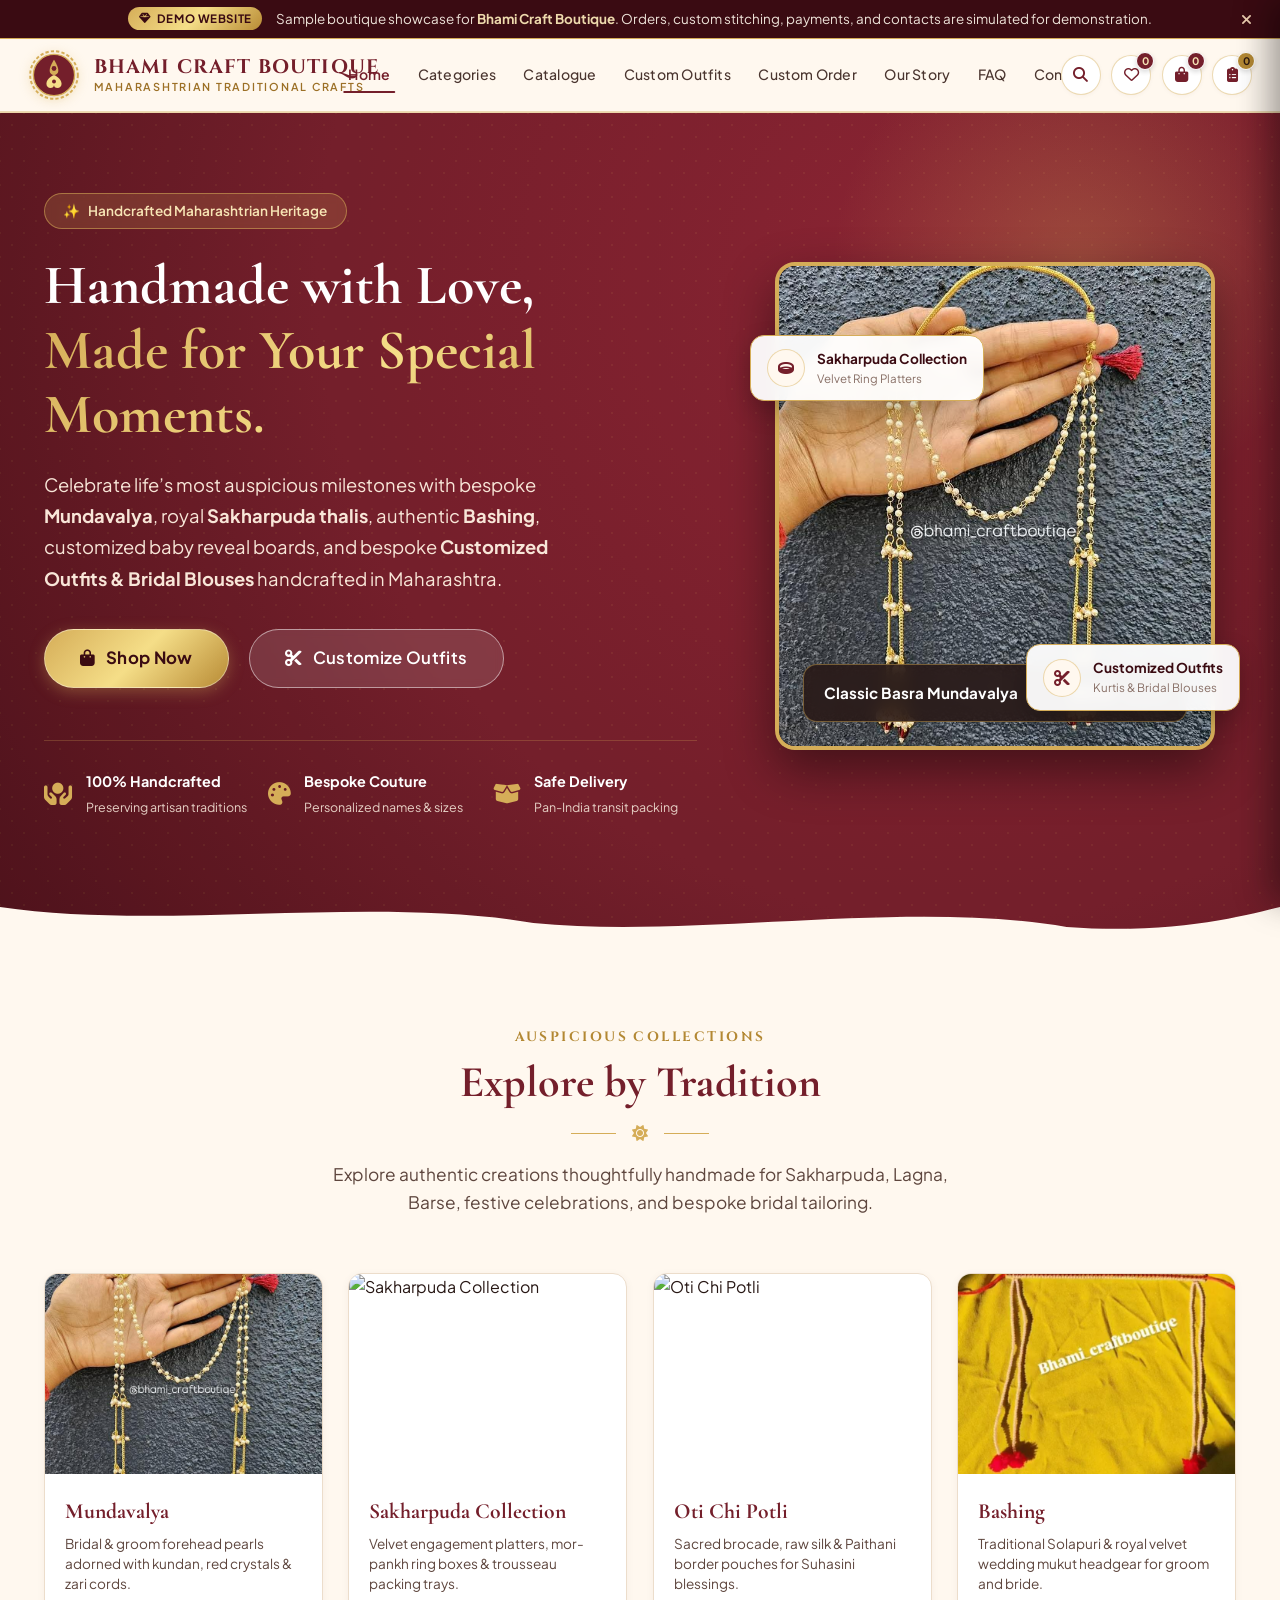
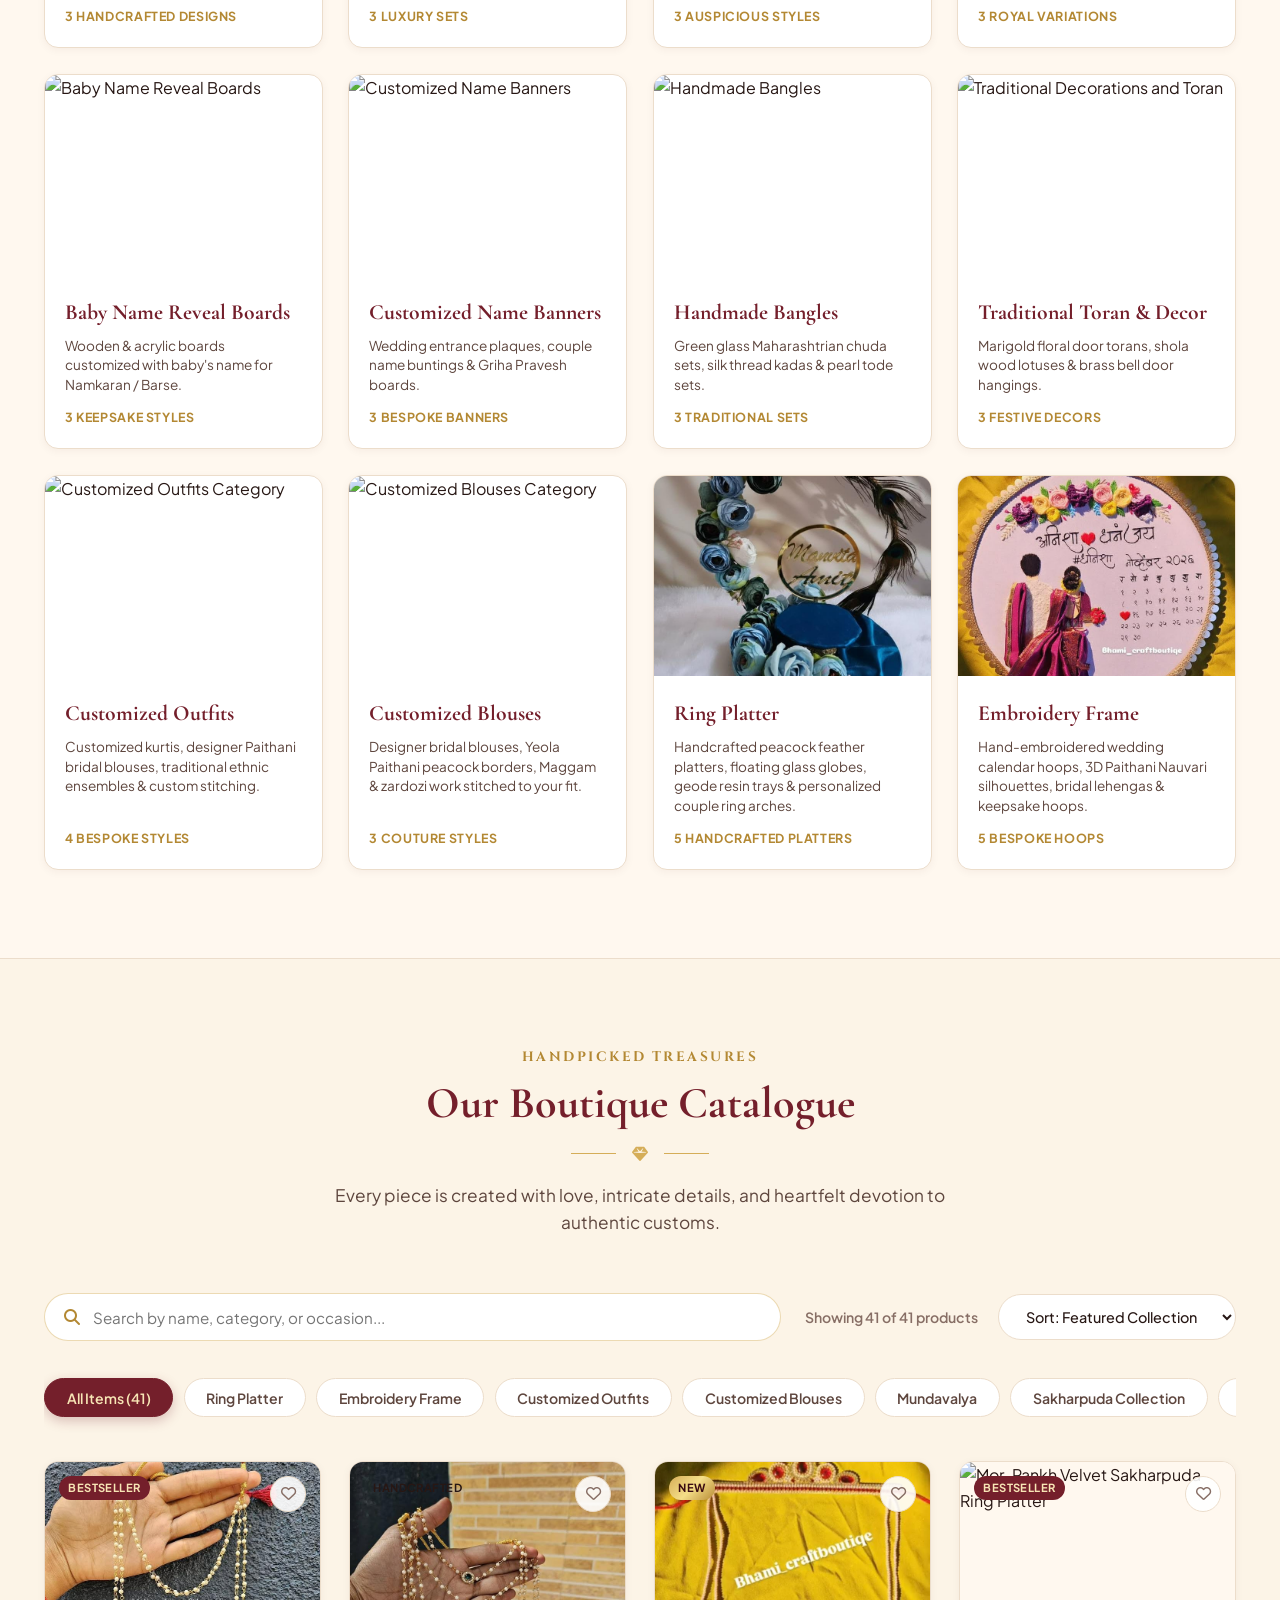
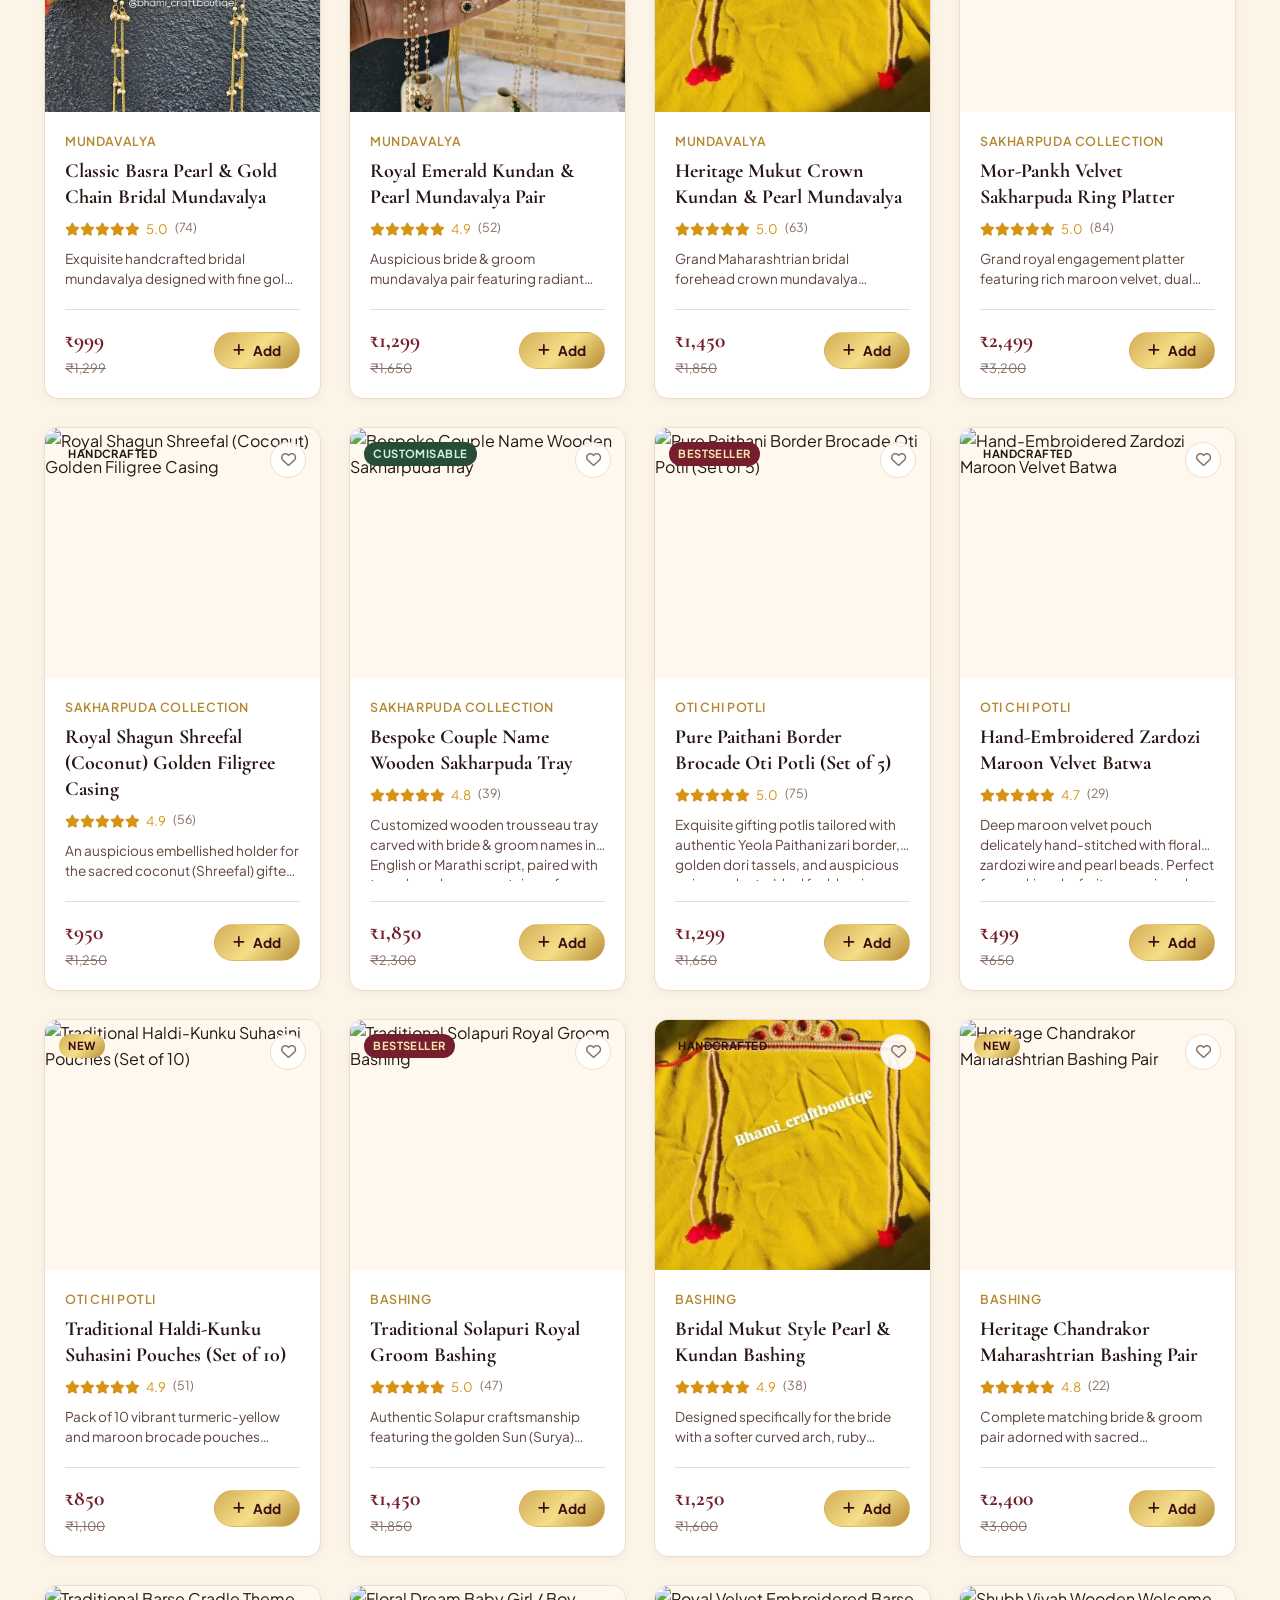
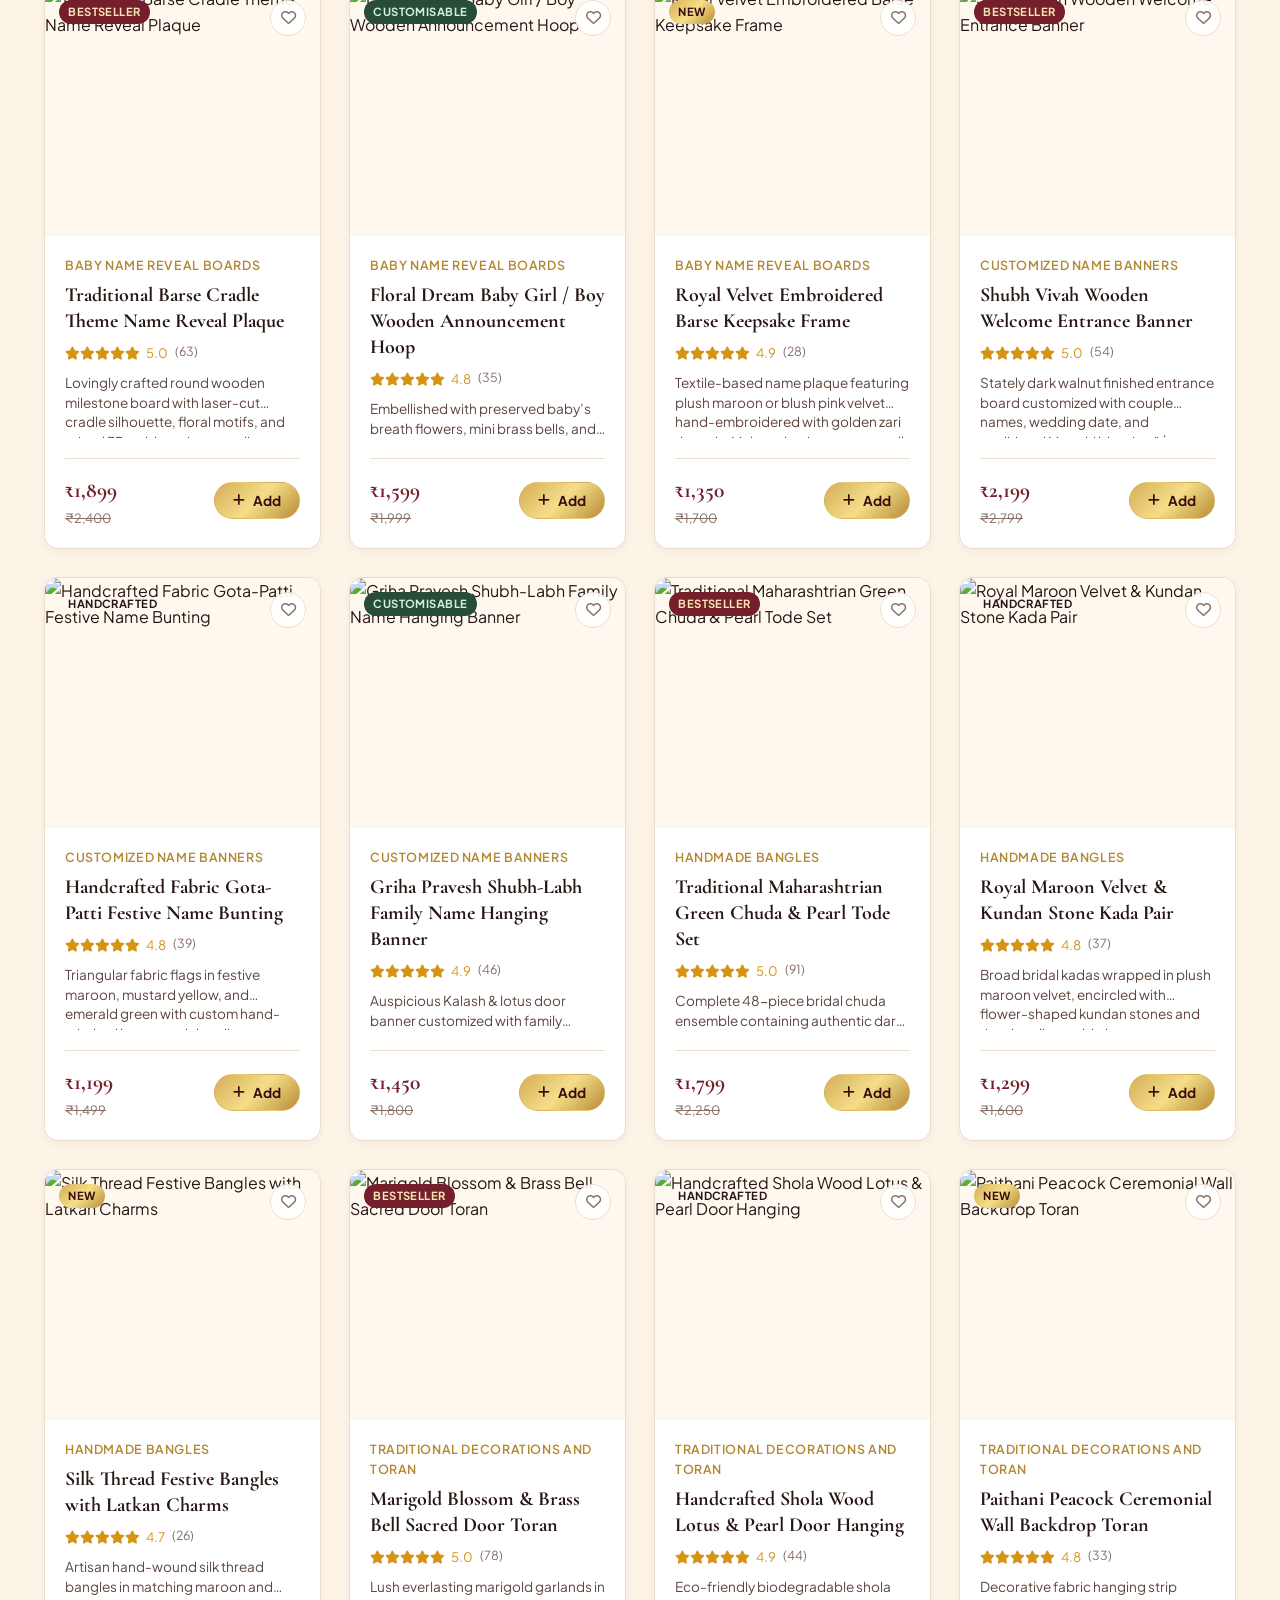
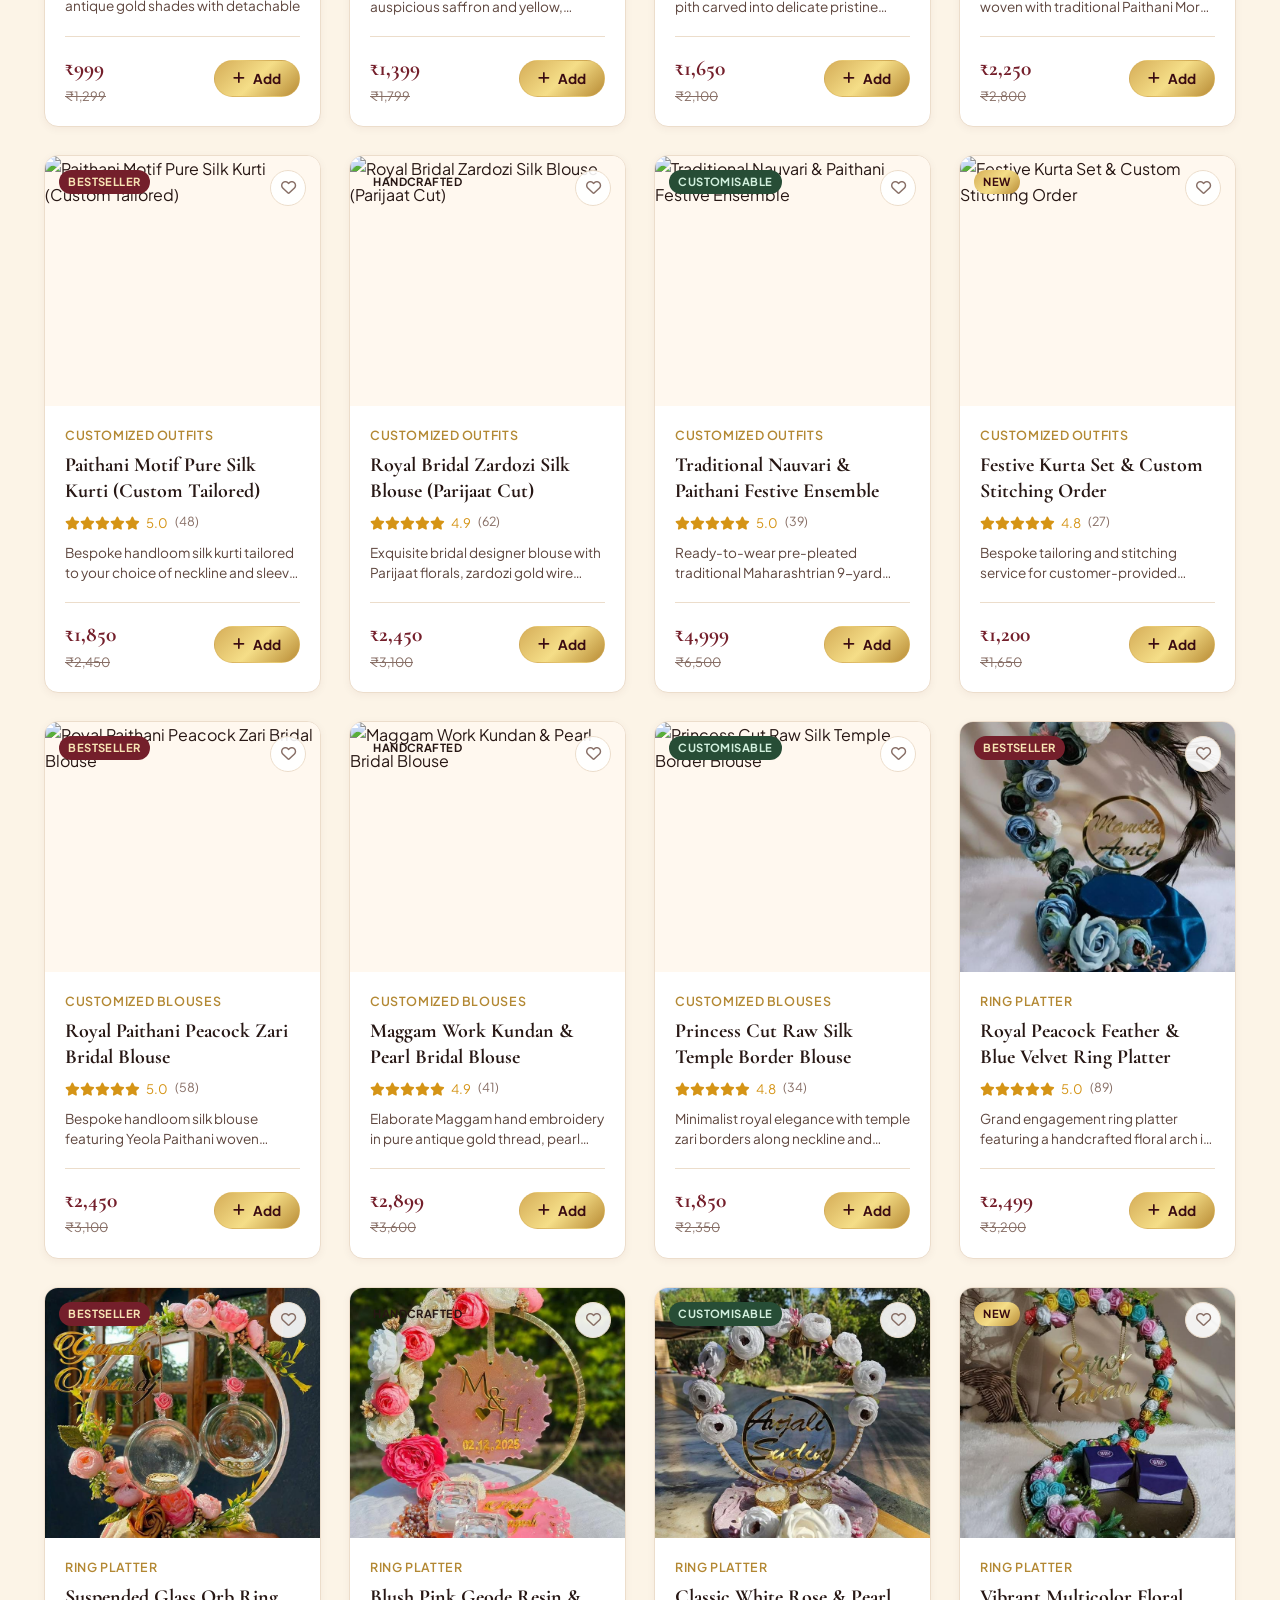
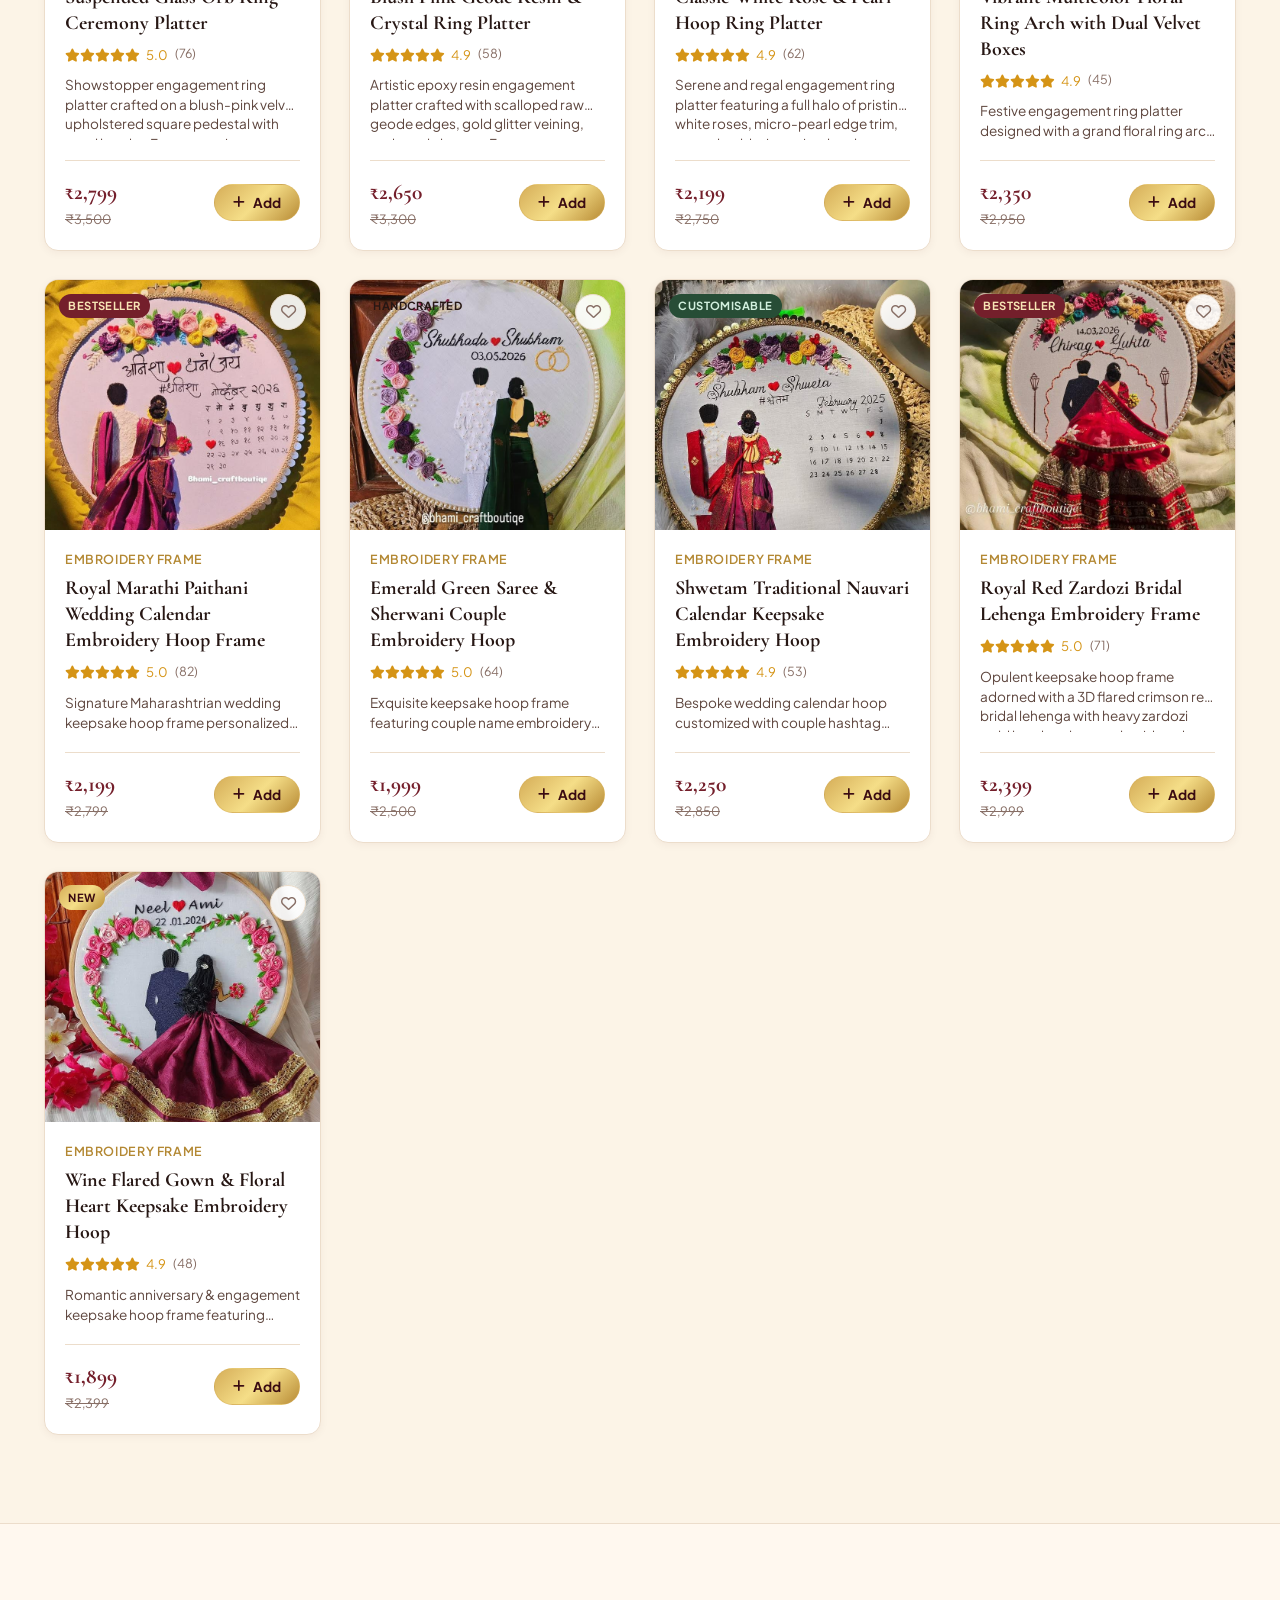
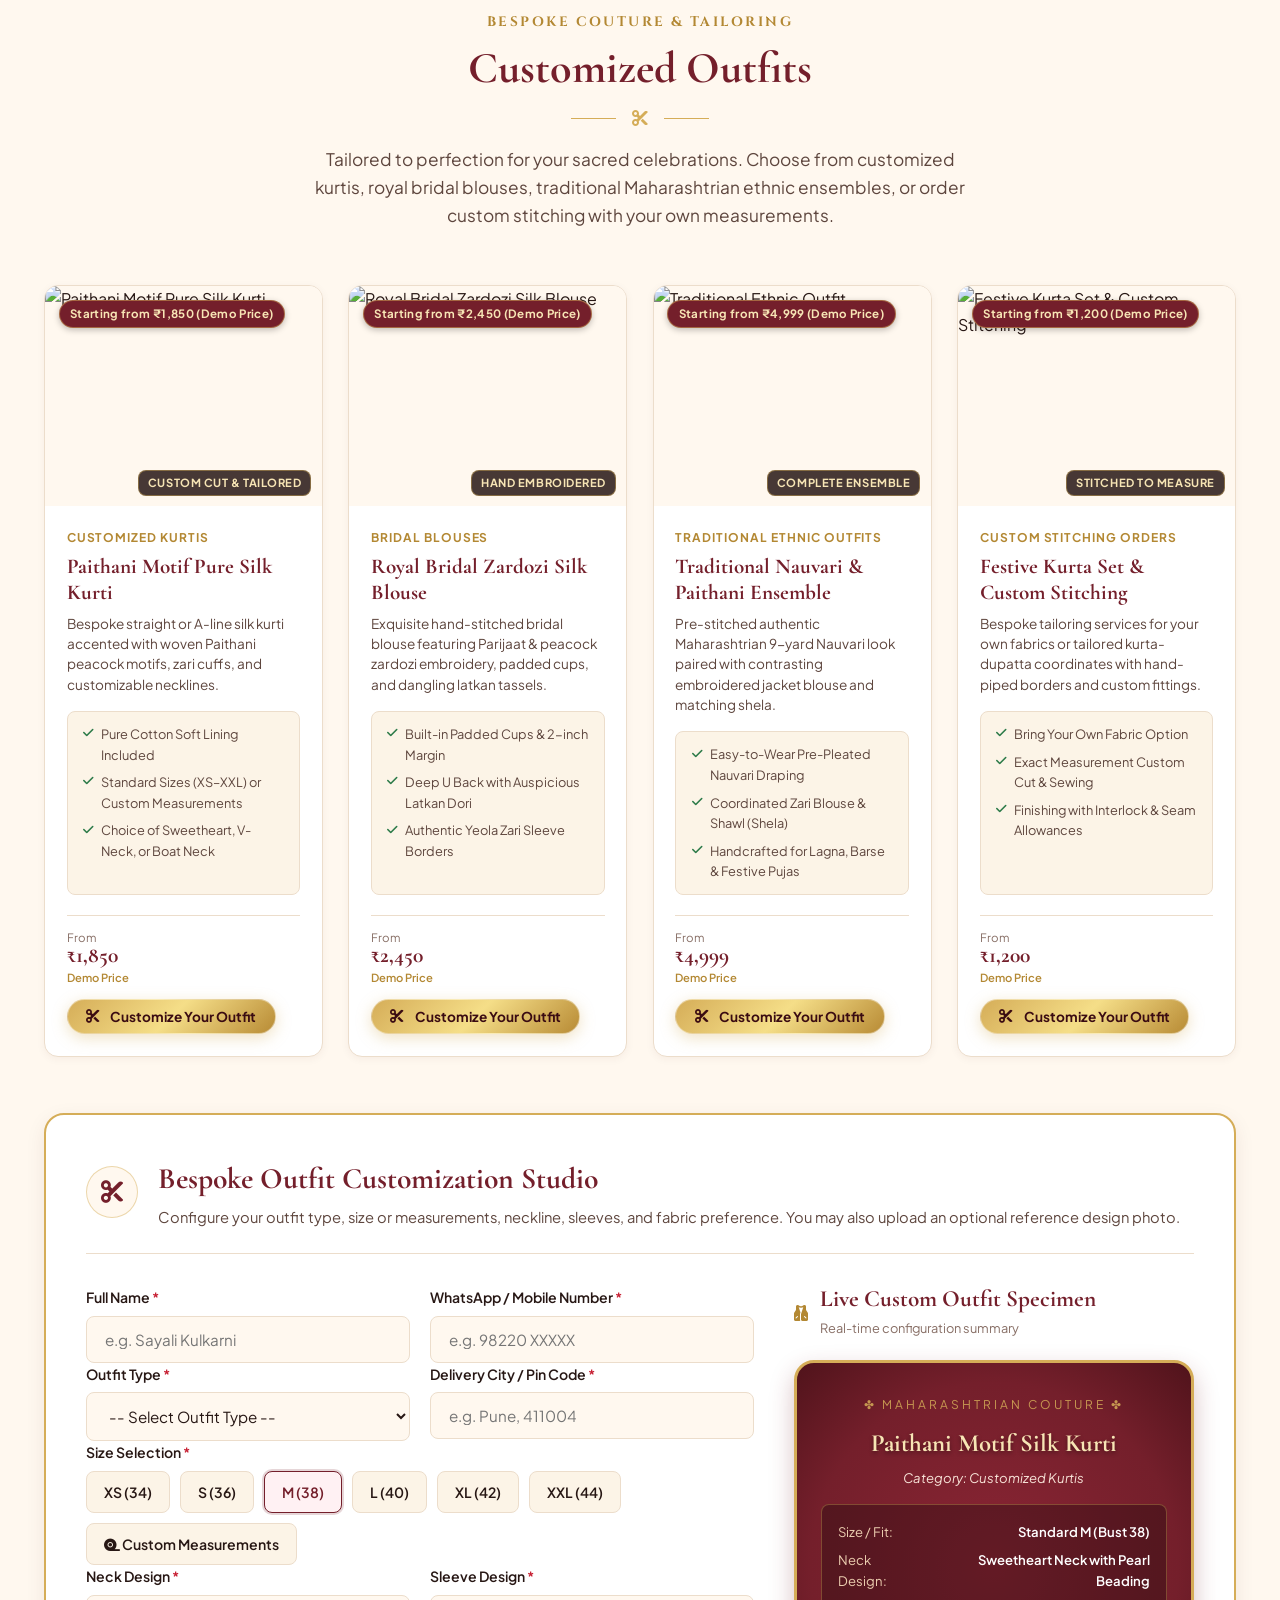
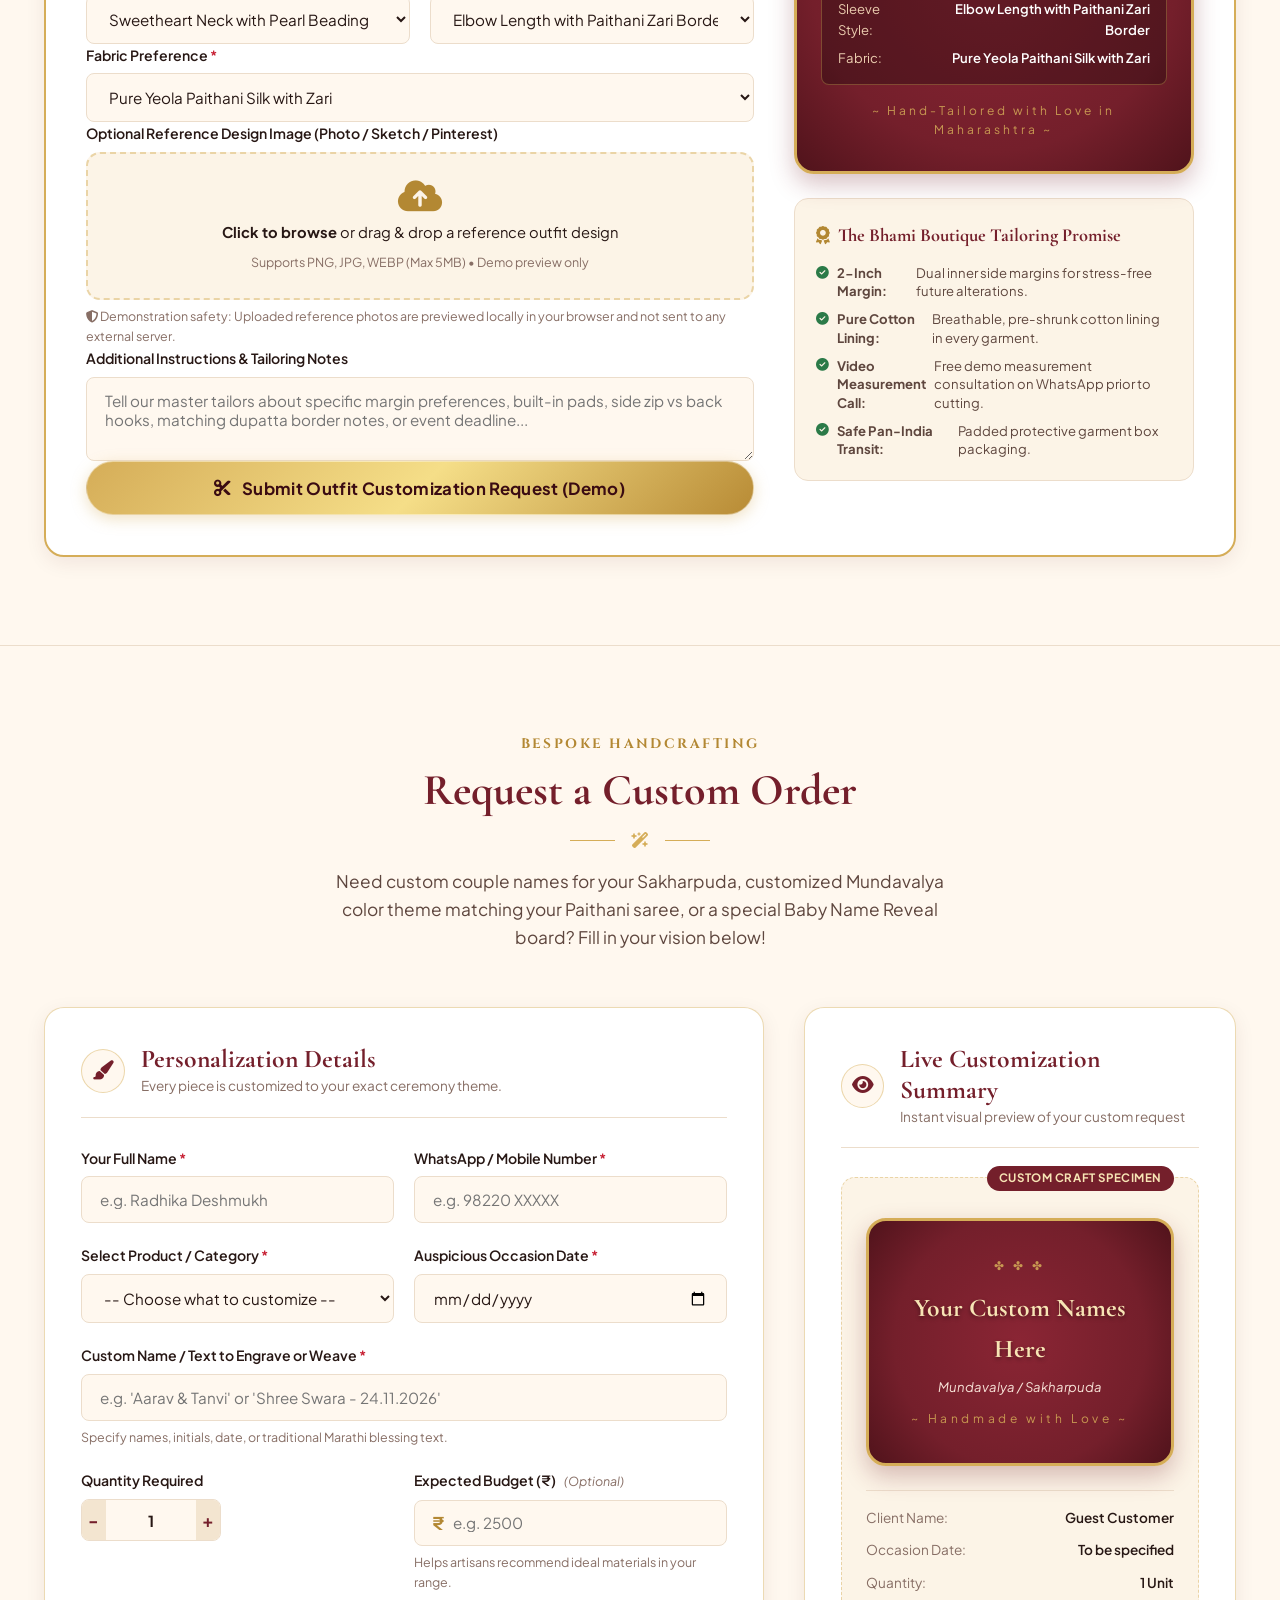
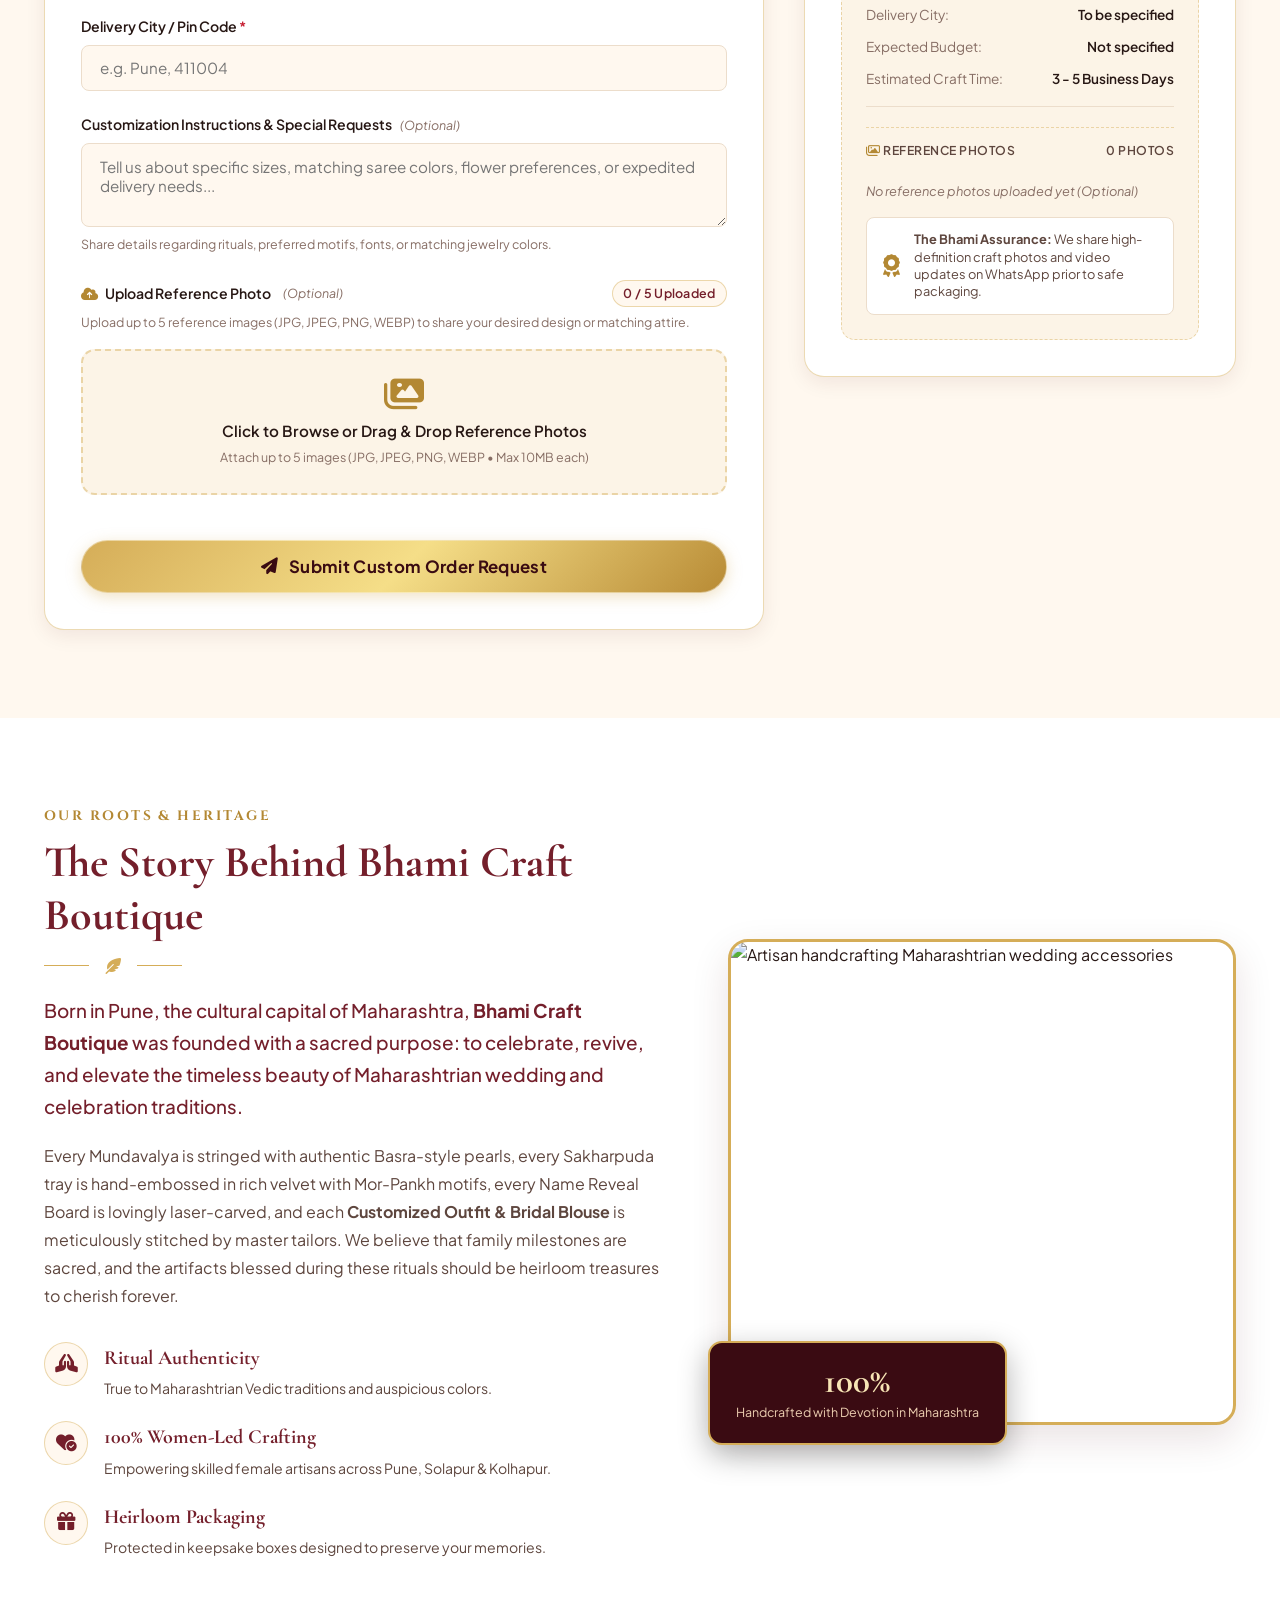
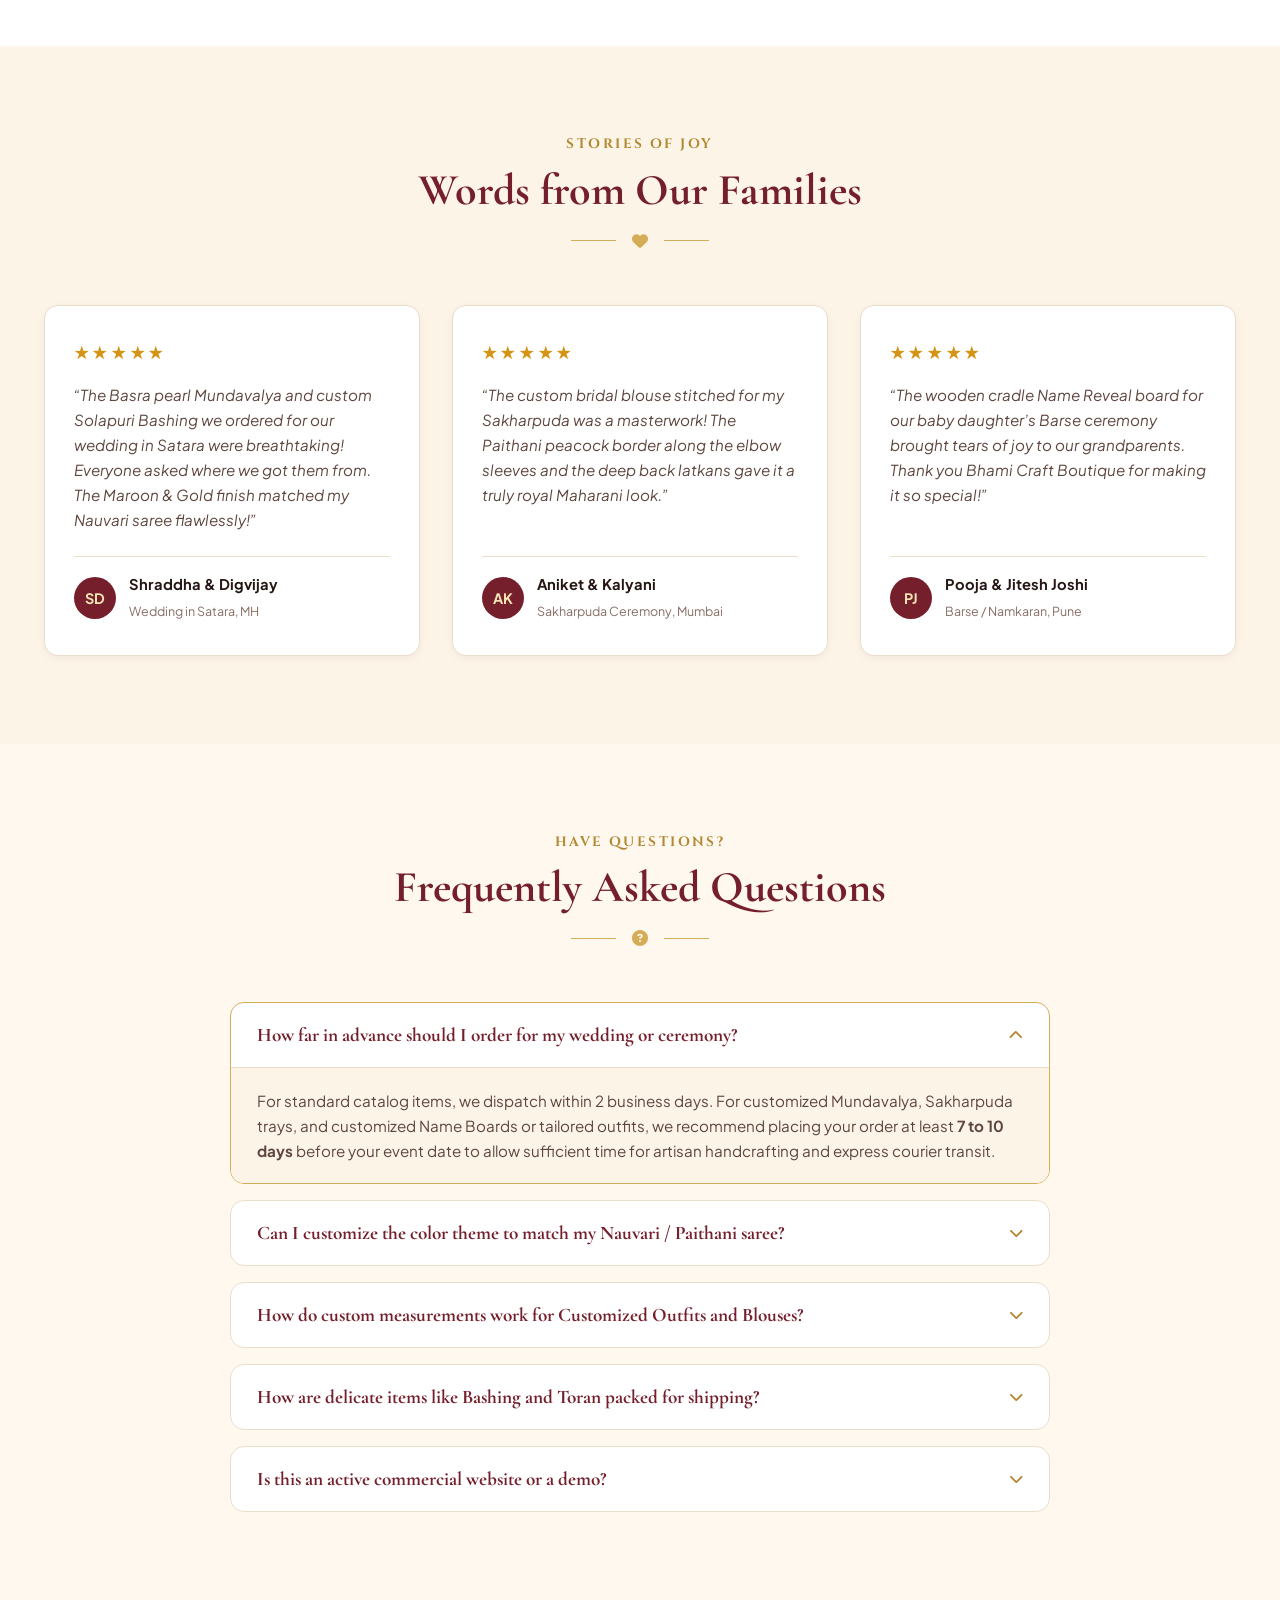
==== categories/index.html @ 4c6e95d6 "Bhami Boutique website initial commit" ====
<!DOCTYPE html>
<html lang="en">
<head>
  <base href="/">
  <meta charset="UTF-8">
  <meta name="viewport" content="width=device-width, initial-scale=1.0">
  <title>Bhami Craft Boutique | Handmade with Love, Made for Your Special Moments</title>
  <meta name="description" content="Authentic Maharashtrian handmade wedding accessories, bespoke Mundavalya, royal Sakharpuda platters, Bashing, custom baby name boards, festive decor, and customized outfits & bridal blouses.">
  
  <!-- Google Fonts: Cormorant Garamond, Cinzel, and Plus Jakarta Sans -->
  <link rel="preconnect" href="https://fonts.googleapis.com">
  <link rel="preconnect" href="https://fonts.gstatic.com" crossorigin>
  <link href="https://fonts.googleapis.com/css2?family=Cinzel:wght@500;600;700;800&family=Cormorant+Garamond:ital,wght@0,500;0,600;0,700;1,400;1,600&family=Plus+Jakarta+Sans:wght@400;500;600;700&display=swap" rel="stylesheet">
  
  <!-- Font Awesome Icons for polished UI buttons -->
  <link rel="stylesheet" href="https://cdnjs.cloudflare.com/ajax/libs/font-awesome/6.5.1/css/all.min.css">
  
  <!-- Boutique Favicon -->
  <link rel="icon" type="image/svg+xml" href="favicon.svg">
  
  <!-- Boutique Stylesheet -->
  <link rel="stylesheet" href="style.css">
</head>
<body>

  <!-- Top Demo Banner Notification -->
  <aside class="demo-notice-bar" role="region" aria-label="Demo website disclaimer">
    <div class="container demo-notice-content">
      <span class="demo-tag"><i class="fa-solid fa-gem"></i> DEMO WEBSITE</span>
      <p class="demo-text">
        Sample boutique showcase for <strong>Bhami Craft Boutique</strong>. Orders, custom stitching, payments, and contacts are simulated for demonstration.
      </p>
      <button class="demo-notice-dismiss" id="dismissDemoNotice" aria-label="Dismiss demo notice">
        <i class="fa-solid fa-xmark"></i>
      </button>
    </div>
  </aside>

  <!-- Main Boutique Header & Navigation -->
  <header class="boutique-header" id="boutiqueHeader">
    <div class="header-inner container">
      <!-- Brand Logo / Emblem -->
      <a href="#home" class="brand-logo" aria-label="Bhami Craft Boutique Home">
        <div class="brand-emblem">
          <!-- Traditional Kolhapuri / Peacock inspired motif in SVG -->
          <svg viewBox="0 0 48 48" class="emblem-svg" fill="none" xmlns="http://www.w3.org/2000/svg" aria-hidden="true">
            <circle cx="24" cy="24" r="22" stroke="#D5AD58" stroke-width="1.8" stroke-dasharray="3 2" />
            <circle cx="24" cy="24" r="19" fill="#741F2B" stroke="#D5AD58" stroke-width="1.2" />
            <path d="M24 10C24 10 28 16 28 20C28 22.2091 26.2091 24 24 24C21.7909 24 20 22.2091 20 20C20 16 24 10 24 10Z" fill="#D5AD58"/>
            <path d="M24 24C24 24 31 27 31 32C31 34.2 29.5 36 27 36C24 36 24 33 24 33C24 33 24 36 21 36C18.5 36 17 34.2 17 32C17 27 24 24 24 24Z" fill="#F5DE88"/>
            <circle cx="24" cy="18" r="2.2" fill="#741F2B"/>
            <circle cx="24" cy="30" r="1.8" fill="#741F2B"/>
          </svg>
        </div>
        <div class="brand-identity">
          <span class="brand-name">BHAMI CRAFT BOUTIQUE</span>
          <span class="brand-subline">Maharashtrian Traditional Crafts</span>
        </div>
      </a>

      <!-- Desktop Navigation Menu -->
      <nav class="main-nav" id="mainNav" aria-label="Primary Navigation">
        <ul class="nav-list">
          <li><a href="#home" class="nav-link active">Home</a></li>
          <li><a href="#categories" class="nav-link">Categories</a></li>
          <li><a href="#catalogue" class="nav-link">Catalogue</a></li>
          <li><a href="#customized-outfits" class="nav-link">Custom Outfits</a></li>
          <li><a href="#custom-order" class="nav-link">Custom Order</a></li>
          <li><a href="#about" class="nav-link">Our Story</a></li>
          <li><a href="#faq" class="nav-link">FAQ</a></li>
          <li><a href="#contact" class="nav-link">Contact</a></li>
        </ul>
      </nav>

      <!-- Header Action Controls -->
      <div class="header-actions">
        <button class="action-btn search-toggle-btn" id="searchToggleBtn" aria-label="Open search filter">
          <i class="fa-solid fa-magnifying-glass"></i>
        </button>

        <button class="action-btn wishlist-btn" id="wishlistBtn" aria-label="View favorite items">
          <i class="fa-regular fa-heart"></i>
          <span class="badge" id="wishlistCount">0</span>
        </button>

        <button class="action-btn cart-btn" id="cartToggleBtn" aria-label="Shopping Cart">
          <i class="fa-solid fa-bag-shopping"></i>
          <span class="badge" id="cartBadgeCount">0</span>
        </button>

        <button class="action-btn admin-btn" id="adminDashboardBtn" onclick="window.location.href='../admin/'" aria-label="Open Artisan Admin Dashboard" title="Artisan Admin Orders Dashboard">
          <i class="fa-solid fa-clipboard-list"></i>
          <span class="admin-badge" id="adminBadgeCount">0</span>
        </button>

        <button class="mobile-toggle-btn" id="mobileMenuBtn" aria-label="Toggle mobile menu" aria-expanded="false">
          <span class="hamburger-bar"></span>
          <span class="hamburger-bar"></span>
          <span class="hamburger-bar"></span>
        </button>
      </div>
    </div>

    <!-- Quick Search Dropdown Bar -->
    <div class="quick-search-drawer" id="quickSearchDrawer">
      <div class="container quick-search-inner">
        <div class="search-input-wrapper">
          <i class="fa-solid fa-magnifying-glass search-icon"></i>
          <input type="text" id="quickSearchInput" placeholder="Search Mundavalya, Sakharpuda trays, Kurtis, Blouses, Toran..." aria-label="Search products">
          <button class="search-clear-btn" id="clearQuickSearch" aria-label="Clear search">&times;</button>
        </div>
        <div class="quick-search-tags">
          <span class="tags-label">Popular:</span>
          <button class="search-tag" data-search="Mundavalya">Mundavalya</button>
          <button class="search-tag" data-search="Ring Platter">Ring Platter</button>
          <button class="search-tag" data-search="Embroidery Frame">Embroidery Frame</button>
          <button class="search-tag" data-search="Sakharpuda">Sakharpuda</button>
          <button class="search-tag" data-search="Outfits">Custom Outfits</button>
          <button class="search-tag" data-search="Blouse">Blouses</button>
          <button class="search-tag" data-search="Bashing">Bashing</button>
          <button class="search-tag" data-search="Baby Name">Baby Reveal</button>
          <button class="search-tag" data-search="Toran">Toran</button>
        </div>
      </div>
    </div>
  </header>

  <!-- Mobile Drawer Menu Navigation -->
  <div class="mobile-drawer-overlay" id="mobileDrawerOverlay"></div>
  <aside class="mobile-drawer" id="mobileDrawer" aria-label="Mobile Navigation">
    <div class="drawer-header">
      <div class="brand-identity">
        <span class="brand-name">BHAMI CRAFT BOUTIQUE</span>
        <span class="brand-subline">Handmade with Love</span>
      </div>
      <button class="drawer-close-btn" id="mobileDrawerCloseBtn" aria-label="Close menu">&times;</button>
    </div>
    <div class="drawer-body">
      <ul class="mobile-nav-list">
        <li><a href="#home" class="mobile-nav-link"><i class="fa-solid fa-house"></i> Home</a></li>
        <li><a href="#categories" class="mobile-nav-link"><i class="fa-solid fa-shapes"></i> Categories</a></li>
        <li><a href="#catalogue" class="mobile-nav-link"><i class="fa-solid fa-store"></i> Shop Catalogue</a></li>
        <li><a href="#customized-outfits" class="mobile-nav-link"><i class="fa-solid fa-scissors"></i> Customized Outfits</a></li>
        <li><a href="#custom-order" class="mobile-nav-link"><i class="fa-solid fa-wand-magic-sparkles"></i> Custom Order</a></li>
        <li><a href="#about" class="mobile-nav-link"><i class="fa-solid fa-feather-pointed"></i> Our Story</a></li>
        <li><a href="#faq" class="mobile-nav-link"><i class="fa-solid fa-circle-question"></i> FAQ</a></li>
        <li><a href="#contact" class="mobile-nav-link"><i class="fa-solid fa-envelope"></i> Contact Us</a></li>
        <li><a href="#" class="mobile-nav-link" id="mobileAdminLink" href="../admin/"><i class="fa-solid fa-clipboard-check text-gold"></i> Admin Dashboard <span class="badge" id="mobileAdminBadgeCount">0</span></a></li>
      </ul>
      <div class="drawer-footer">
        <p class="drawer-phone"><i class="fa-brands fa-whatsapp"></i> +91 98XXX XXXXX (Demo)</p>
        <p class="drawer-tagline">“Handmade with Love, Made for Your Special Moments.”</p>
      </div>
    </div>
  </aside>

  <!-- Main Page Content -->
  <main id="mainContent">

    <!-- 1. HOME / HERO SECTION -->
    <section class="hero-section" id="home">
      <!-- Decorative Paithani Pallu / Mandala Accents -->
      <div class="hero-bg-pattern"></div>
      <div class="hero-gold-glow"></div>
      
      <div class="container hero-container">
        <div class="hero-content">
          <div class="hero-pill-badge">
            <span class="sparkle">✨</span>
            <span>Handcrafted Maharashtrian Heritage</span>
          </div>
          
          <h1 class="hero-title">
            Handmade with Love, <br>
            <span class="gold-gradient-text">Made for Your Special Moments.</span>
          </h1>
          
          <p class="hero-description">
            Celebrate life’s most auspicious milestones with bespoke <strong>Mundavalya</strong>, royal <strong>Sakharpuda thalis</strong>, authentic <strong>Bashing</strong>, customized baby reveal boards, and bespoke <strong>Customized Outfits & Bridal Blouses</strong> handcrafted in Maharashtra.
          </p>

          <div class="hero-action-group">
            <a href="#catalogue" class="btn btn-gold btn-lg">
              <i class="fa-solid fa-bag-shopping"></i> Shop Now
            </a>
            <a href="#customized-outfits" class="btn btn-outline-light btn-lg">
              <i class="fa-solid fa-scissors"></i> Customize Outfits
            </a>
          </div>

          <!-- Quick Trust Badges -->
          <div class="hero-trust-grid">
            <div class="trust-item">
              <i class="fa-solid fa-hands-holding-circle"></i>
              <div>
                <strong>100% Handcrafted</strong>
                <span>Preserving artisan traditions</span>
              </div>
            </div>
            <div class="trust-item">
              <i class="fa-solid fa-palette"></i>
              <div>
                <strong>Bespoke Couture</strong>
                <span>Personalized names & sizes</span>
              </div>
            </div>
            <div class="trust-item">
              <i class="fa-solid fa-box-open"></i>
              <div>
                <strong>Safe Delivery</strong>
                <span>Pan-India transit packing</span>
              </div>
            </div>
          </div>
        </div>

        <div class="hero-visual">
          <div class="hero-card-stack">
            <div class="hero-main-card">
              <img src="images/bhami-pearl-chain-mundavalya.jpg" alt="Handcrafted Pearl & Kundan Maharashtrian Mundavalya by Bhami Craft Boutique" class="hero-img">
              <div class="hero-card-tag">
                <span class="tag-title">Classic Basra Mundavalya</span>
                <span class="tag-price">₹999 <del>₹1,299</del></span>
              </div>
            </div>
            <!-- Floating accent cards -->
            <div class="floating-accent-card float-left">
              <div class="accent-icon"><i class="fa-solid fa-ring"></i></div>
              <div class="accent-text">
                <span class="accent-title">Sakharpuda Collection</span>
                <span class="accent-sub">Velvet Ring Platters</span>
              </div>
            </div>
            <div class="floating-accent-card float-right">
              <div class="accent-icon"><i class="fa-solid fa-scissors"></i></div>
              <div class="accent-text">
                <span class="accent-title">Customized Outfits</span>
                <span class="accent-sub">Kurtis & Bridal Blouses</span>
              </div>
            </div>
          </div>
        </div>
      </div>

      <!-- Traditional Scalloped Border Divider -->
      <div class="traditional-divider">
        <svg viewBox="0 0 1200 40" preserveAspectRatio="none">
          <path d="M0,0 C150,30 350,-15 500,20 C650,40 850,-10 1000,25 C1100,35 1170,10 1200,0 L1200,40 L0,40 Z" fill="#FFF8EF"></path>
        </svg>
      </div>
    </section>

    <!-- 2. PRODUCT CATEGORIES SECTION (12 CATEGORIES) -->
    <section class="section categories-section" id="categories">
      <div class="container">
        <div class="section-header text-center">
          <div class="section-eyebrow">Auspicious Collections</div>
          <h2 class="section-title">Explore by Tradition</h2>
          <div class="section-divider-ornament">
            <span></span>
            <i class="fa-solid fa-sun"></i>
            <span></span>
          </div>
          <p class="section-subtitle">
            Explore authentic creations thoughtfully handmade for Sakharpuda, Lagna, Barse, festive celebrations, and bespoke bridal tailoring.
          </p>
        </div>

        <div class="categories-grid" id="categoriesGrid">
          <!-- Category 1: Mundavalya -->
          <div class="category-card" data-category="Mundavalya">
            <div class="category-img-wrap">
              <img src="images/bhami-pearl-chain-mundavalya.jpg" alt="Mundavalya Category - Bhami Craft Boutique" class="category-img">
              <div class="category-overlay">
                <button class="btn btn-sm btn-gold filter-category-btn" data-category="Mundavalya">View Items</button>
              </div>
            </div>
            <div class="category-info">
              <h3 class="category-title">Mundavalya</h3>
              <p class="category-desc">Bridal & groom forehead pearls adorned with kundan, red crystals & zari cords.</p>
              <span class="category-count">3 Handcrafted Designs</span>
            </div>
          </div>

          <!-- Category 2: Sakharpuda Collection -->
          <div class="category-card" data-category="Sakharpuda Collection">
            <div class="category-img-wrap">
              <img src="https://images.unsplash.com/photo-1519741497674-611481863552?auto=format&fit=crop&w=600&q=80" alt="Sakharpuda Collection" class="category-img">
              <div class="category-overlay">
                <button class="btn btn-sm btn-gold filter-category-btn" data-category="Sakharpuda Collection">View Items</button>
              </div>
            </div>
            <div class="category-info">
              <h3 class="category-title">Sakharpuda Collection</h3>
              <p class="category-desc">Velvet engagement platters, mor-pankh ring boxes & trousseau packing trays.</p>
              <span class="category-count">3 Luxury Sets</span>
            </div>
          </div>

          <!-- Category 3: Oti Chi Potli -->
          <div class="category-card" data-category="Oti Chi Potli">
            <div class="category-img-wrap">
              <img src="https://images.unsplash.com/photo-1607344645866-009c320c5ab8?auto=format&fit=crop&w=600&q=80" alt="Oti Chi Potli" class="category-img">
              <div class="category-overlay">
                <button class="btn btn-sm btn-gold filter-category-btn" data-category="Oti Chi Potli">View Items</button>
              </div>
            </div>
            <div class="category-info">
              <h3 class="category-title">Oti Chi Potli</h3>
              <p class="category-desc">Sacred brocade, raw silk & Paithani border pouches for Suhasini blessings.</p>
              <span class="category-count">3 Auspicious Styles</span>
            </div>
          </div>

          <!-- Category 4: Bashing -->
          <div class="category-card" data-category="Bashing">
            <div class="category-img-wrap">
              <img src="images/bhami-bridal-mundavalya.jpg" alt="Bashing Category - Bhami Craft Boutique" class="category-img">
              <div class="category-overlay">
                <button class="btn btn-sm btn-gold filter-category-btn" data-category="Bashing">View Items</button>
              </div>
            </div>
            <div class="category-info">
              <h3 class="category-title">Bashing</h3>
              <p class="category-desc">Traditional Solapuri & royal velvet wedding mukut headgear for groom and bride.</p>
              <span class="category-count">3 Royal Variations</span>
            </div>
          </div>

          <!-- Category 5: Baby Name Reveal Boards -->
          <div class="category-card" data-category="Baby Name Reveal Boards">
            <div class="category-img-wrap">
              <img src="https://images.unsplash.com/photo-1515488042361-ee00e0ddd4e4?auto=format&fit=crop&w=600&q=80" alt="Baby Name Reveal Boards" class="category-img">
              <div class="category-overlay">
                <button class="btn btn-sm btn-gold filter-category-btn" data-category="Baby Name Reveal Boards">View Items</button>
              </div>
            </div>
            <div class="category-info">
              <h3 class="category-title">Baby Name Reveal Boards</h3>
              <p class="category-desc">Wooden & acrylic boards customized with baby's name for Namkaran / Barse.</p>
              <span class="category-count">3 Keepsake Styles</span>
            </div>
          </div>

          <!-- Category 6: Customized Name Banners -->
          <div class="category-card" data-category="Customized Name Banners">
            <div class="category-img-wrap">
              <img src="https://images.unsplash.com/photo-1452860606245-08befc0ff44b?auto=format&fit=crop&w=600&q=80" alt="Customized Name Banners" class="category-img">
              <div class="category-overlay">
                <button class="btn btn-sm btn-gold filter-category-btn" data-category="Customized Name Banners">View Items</button>
              </div>
            </div>
            <div class="category-info">
              <h3 class="category-title">Customized Name Banners</h3>
              <p class="category-desc">Wedding entrance plaques, couple name buntings & Griha Pravesh boards.</p>
              <span class="category-count">3 Bespoke Banners</span>
            </div>
          </div>

          <!-- Category 7: Handmade Bangles -->
          <div class="category-card" data-category="Handmade Bangles">
            <div class="category-img-wrap">
              <img src="https://images.unsplash.com/photo-1611652022419-a9419f74343d?auto=format&fit=crop&w=600&q=80" alt="Handmade Bangles" class="category-img">
              <div class="category-overlay">
                <button class="btn btn-sm btn-gold filter-category-btn" data-category="Handmade Bangles">View Items</button>
              </div>
            </div>
            <div class="category-info">
              <h3 class="category-title">Handmade Bangles</h3>
              <p class="category-desc">Green glass Maharashtrian chuda sets, silk thread kadas & pearl tode sets.</p>
              <span class="category-count">3 Traditional Sets</span>
            </div>
          </div>

          <!-- Category 8: Traditional Decorations and Toran -->
          <div class="category-card" data-category="Traditional Decorations and Toran">
            <div class="category-img-wrap">
              <img src="https://images.unsplash.com/photo-1609137144822-473d09a0684f?auto=format&fit=crop&w=600&q=80" alt="Traditional Decorations and Toran" class="category-img">
              <div class="category-overlay">
                <button class="btn btn-sm btn-gold filter-category-btn" data-category="Traditional Decorations and Toran">View Items</button>
              </div>
            </div>
            <div class="category-info">
              <h3 class="category-title">Traditional Toran & Decor</h3>
              <p class="category-desc">Marigold floral door torans, shola wood lotuses & brass bell door hangings.</p>
              <span class="category-count">3 Festive Decors</span>
            </div>
          </div>

          <!-- Category 9: Customized Outfits -->
          <div class="category-card" data-category="Customized Outfits">
            <div class="category-img-wrap">
              <img src="https://images.unsplash.com/photo-1610030469983-98e550d6193c?auto=format&fit=crop&w=600&q=80" alt="Customized Outfits Category" class="category-img">
              <div class="category-overlay">
                <button class="btn btn-sm btn-gold filter-category-btn" data-category="Customized Outfits">View Items</button>
              </div>
            </div>
            <div class="category-info">
              <h3 class="category-title">Customized Outfits</h3>
              <p class="category-desc">Customized kurtis, designer Paithani bridal blouses, traditional ethnic ensembles & custom stitching.</p>
              <span class="category-count">4 Bespoke Styles</span>
            </div>
          </div>

          <!-- Category 10: Customized Blouses -->
          <div class="category-card" data-category="Customized Blouses">
            <div class="category-img-wrap">
              <img src="https://images.unsplash.com/photo-1583391733956-3750e0ff4e8b?auto=format&fit=crop&w=600&q=80" alt="Customized Blouses Category" class="category-img" loading="lazy">
              <div class="category-overlay">
                <button class="btn btn-sm btn-gold filter-category-btn" data-category="Customized Blouses">View Items</button>
              </div>
            </div>
            <div class="category-info">
              <h3 class="category-title">Customized Blouses</h3>
              <p class="category-desc">Designer bridal blouses, Yeola Paithani peacock borders, Maggam & zardozi work stitched to your fit.</p>
              <span class="category-count">3 Couture Styles</span>
            </div>
          </div>

          <!-- Category 11: Ring Platter -->
          <div class="category-card" data-category="Ring Platter">
            <div class="category-img-wrap">
              <img src="images/bhami-ring-platter-peacock-blue.jpg" alt="Ring Platter Category - Bhami Craft Boutique" class="category-img" loading="lazy">
              <div class="category-overlay">
                <button class="btn btn-sm btn-gold filter-category-btn" data-category="Ring Platter">View Items</button>
              </div>
            </div>
            <div class="category-info">
              <h3 class="category-title">Ring Platter</h3>
              <p class="category-desc">Handcrafted peacock feather platters, floating glass globes, geode resin trays & personalized couple ring arches.</p>
              <span class="category-count">5 Handcrafted Platters</span>
            </div>
          </div>

          <!-- Category 12: Embroidery Frame -->
          <div class="category-card" data-category="Embroidery Frame">
            <div class="category-img-wrap">
              <img src="images/bhami-embroidery-marathi-paithani.jpg" alt="Embroidery Frame Category - Bhami Craft Boutique" class="category-img" loading="lazy">
              <div class="category-overlay">
                <button class="btn btn-sm btn-gold filter-category-btn" data-category="Embroidery Frame">View Items</button>
              </div>
            </div>
            <div class="category-info">
              <h3 class="category-title">Embroidery Frame</h3>
              <p class="category-desc">Hand-embroidered wedding calendar hoops, 3D Paithani Nauvari silhouettes, bridal lehengas & keepsake hoops.</p>
              <span class="category-count">5 Bespoke Hoops</span>
            </div>
          </div>
        </div>
      </div>
    </section>

    <!-- 3. PRODUCT CATALOGUE SECTION (SEARCH, FILTERS, PRODUCT CARDS) -->
    <section class="section catalogue-section" id="catalogue">
      <div class="container">
        <div class="section-header text-center">
          <div class="section-eyebrow">Handpicked Treasures</div>
          <h2 class="section-title">Our Boutique Catalogue</h2>
          <div class="section-divider-ornament">
            <span></span>
            <i class="fa-solid fa-gem"></i>
            <span></span>
          </div>
          <p class="section-subtitle">
            Every piece is created with love, intricate details, and heartfelt devotion to authentic customs.
          </p>
        </div>

        <!-- Catalogue Control Toolbar -->
        <div class="catalogue-controls-wrapper">
          <!-- Search Box -->
          <div class="catalogue-search-bar">
            <i class="fa-solid fa-magnifying-glass search-ico"></i>
            <input type="text" id="catalogueSearchInput" placeholder="Search by name, category, or occasion..." aria-label="Search catalogue">
            <button class="clear-search-btn" id="clearCatalogueSearch" style="display:none;" aria-label="Clear catalogue search">&times;</button>
          </div>

          <!-- Sort and Results Count -->
          <div class="catalogue-sorting">
            <span class="results-count" id="resultsCount">Showing 34 products</span>
            <div class="select-wrapper">
              <label for="sortBySelect" class="sr-only">Sort By</label>
              <select id="sortBySelect" class="form-select">
                <option value="featured">Sort: Featured Collection</option>
                <option value="price-low">Price: Low to High</option>
                <option value="price-high">Price: High to Low</option>
                <option value="name-asc">Name: A to Z</option>
                <option value="rating-high">Customer Rating</option>
              </select>
            </div>
          </div>
        </div>

        <!-- Category Filter Buttons / Horizontal Scrollable Pills -->
        <div class="category-filter-pills" id="categoryFilterPills" role="tablist" aria-label="Filter products by category">
          <button class="filter-pill active" data-filter="all" role="tab" aria-selected="true">All Items (41)</button>
          <button class="filter-pill" data-filter="Ring Platter" role="tab" aria-selected="false">Ring Platter</button>
          <button class="filter-pill" data-filter="Embroidery Frame" role="tab" aria-selected="false">Embroidery Frame</button>
          <button class="filter-pill" data-filter="Customized Outfits" role="tab" aria-selected="false">Customized Outfits</button>
          <button class="filter-pill" data-filter="Customized Blouses" role="tab" aria-selected="false">Customized Blouses</button>
          <button class="filter-pill" data-filter="Mundavalya" role="tab" aria-selected="false">Mundavalya</button>
          <button class="filter-pill" data-filter="Sakharpuda Collection" role="tab" aria-selected="false">Sakharpuda Collection</button>
          <button class="filter-pill" data-filter="Oti Chi Potli" role="tab" aria-selected="false">Oti Chi Potli</button>
          <button class="filter-pill" data-filter="Bashing" role="tab" aria-selected="false">Bashing</button>
          <button class="filter-pill" data-filter="Baby Name Reveal Boards" data-filter-name="Baby Name Reveal Boards" role="tab" aria-selected="false">Baby Reveal Boards</button>
          <button class="filter-pill" data-filter="Customized Name Banners" role="tab" aria-selected="false">Name Banners</button>
          <button class="filter-pill" data-filter="Handmade Bangles" role="tab" aria-selected="false">Handmade Bangles</button>
          <button class="filter-pill" data-filter="Traditional Decorations and Toran" role="tab" aria-selected="false">Toran & Decor</button>
        </div>

        <!-- Active Filter Tags Display -->
        <div class="active-filter-indicator" id="activeFilterIndicator" style="display: none;">
          <span>Filtering by: <strong id="currentFilterText">Category</strong></span>
          <button id="resetAllFiltersBtn" class="reset-filter-btn"><i class="fa-solid fa-rotate-left"></i> Reset Filter</button>
        </div>

        <!-- Products Grid Container -->
        <div class="products-grid" id="productsGrid" aria-live="polite">
          <!-- Dynamically populated via script.js -->
        </div>

        <!-- Empty State (When no search matches) -->
        <div class="no-products-state" id="noProductsState" style="display: none;">
          <div class="empty-icon"><i class="fa-solid fa-feather"></i></div>
          <h3>No Handcrafted Items Found</h3>
          <p>We couldn't find any products matching your search criteria. Try a different keyword or reset the category filter.</p>
          <button class="btn btn-gold" id="emptyResetBtn"><i class="fa-solid fa-rotate-left"></i> View All Products</button>
        </div>
      </div>
    </section>

    <!-- 4. CUSTOMIZED OUTFITS SECTION & BESPOKE TAILORING STUDIO -->
    <section class="section outfits-section" id="customized-outfits">
      <div class="container">
        <div class="section-header text-center">
          <div class="section-eyebrow">Bespoke Couture & Tailoring</div>
          <h2 class="section-title">Customized Outfits</h2>
          <div class="section-divider-ornament">
            <span></span>
            <i class="fa-solid fa-scissors"></i>
            <span></span>
          </div>
          <p class="section-subtitle">
            Tailored to perfection for your sacred celebrations. Choose from customized kurtis, royal bridal blouses, traditional Maharashtrian ethnic ensembles, or order custom stitching with your own measurements.
          </p>
        </div>

        <!-- Sample Outfit Showcase Cards -->
        <div class="outfit-showcase-grid">
          <!-- Outfit Card 1: Customized Kurtis -->
          <div class="outfit-card">
            <div class="outfit-badge-tag">Starting from ₹1,850 (Demo Price)</div>
            <div class="outfit-card-media">
              <img src="https://images.unsplash.com/photo-1610030469983-98e550d6193c?auto=format&fit=crop&w=700&q=80" alt="Paithani Motif Pure Silk Kurti" class="outfit-img" loading="lazy" onerror="this.onerror=null; this.src='https://images.unsplash.com/photo-1583391733956-3750e0ff4e8b?auto=format&fit=crop&w=700&q=80';">
              <div class="outfit-overlay-tag">Custom Cut & Tailored</div>
            </div>
            <div class="outfit-card-body">
              <span class="outfit-cat-label">Customized Kurtis</span>
              <h3 class="outfit-title">Paithani Motif Pure Silk Kurti</h3>
              <p class="outfit-desc">Bespoke straight or A-line silk kurti accented with woven Paithani peacock motifs, zari cuffs, and customizable necklines.</p>
              <ul class="outfit-highlights">
                <li><i class="fa-solid fa-check"></i> Pure Cotton Soft Lining Included</li>
                <li><i class="fa-solid fa-check"></i> Standard Sizes (XS–XXL) or Custom Measurements</li>
                <li><i class="fa-solid fa-check"></i> Choice of Sweetheart, V-Neck, or Boat Neck</li>
              </ul>
              <div class="outfit-footer">
                <div class="outfit-price-box">
                  <span class="price-from">From</span>
                  <span class="price-val">₹1,850</span>
                  <span class="price-demo-tag">Demo Price</span>
                </div>
                <button class="btn btn-gold btn-sm trigger-outfit-customise" data-outfit="Customized Kurtis">
                  <i class="fa-solid fa-scissors"></i> Customize Your Outfit
                </button>
              </div>
            </div>
          </div>

          <!-- Outfit Card 2: Designer Blouses -->
          <div class="outfit-card">
            <div class="outfit-badge-tag">Starting from ₹2,450 (Demo Price)</div>
            <div class="outfit-card-media">
              <img src="https://images.unsplash.com/photo-1583391733956-3750e0ff4e8b?auto=format&fit=crop&w=700&q=80" alt="Royal Bridal Zardozi Silk Blouse" class="outfit-img" loading="lazy" onerror="this.onerror=null; this.src='https://images.unsplash.com/photo-1610030469983-98e550d6193c?auto=format&fit=crop&w=700&q=80';">
              <div class="outfit-overlay-tag">Hand Embroidered</div>
            </div>
            <div class="outfit-card-body">
              <span class="outfit-cat-label">Bridal Blouses</span>
              <h3 class="outfit-title">Royal Bridal Zardozi Silk Blouse</h3>
              <p class="outfit-desc">Exquisite hand-stitched bridal blouse featuring Parijaat & peacock zardozi embroidery, padded cups, and dangling latkan tassels.</p>
              <ul class="outfit-highlights">
                <li><i class="fa-solid fa-check"></i> Built-in Padded Cups & 2-inch Margin</li>
                <li><i class="fa-solid fa-check"></i> Deep U Back with Auspicious Latkan Dori</li>
                <li><i class="fa-solid fa-check"></i> Authentic Yeola Zari Sleeve Borders</li>
              </ul>
              <div class="outfit-footer">
                <div class="outfit-price-box">
                  <span class="price-from">From</span>
                  <span class="price-val">₹2,450</span>
                  <span class="price-demo-tag">Demo Price</span>
                </div>
                <button class="btn btn-gold btn-sm trigger-outfit-customise" data-outfit="Blouses">
                  <i class="fa-solid fa-scissors"></i> Customize Your Outfit
                </button>
              </div>
            </div>
          </div>

          <!-- Outfit Card 3: Traditional Ethnic Outfits -->
          <div class="outfit-card">
            <div class="outfit-badge-tag">Starting from ₹4,999 (Demo Price)</div>
            <div class="outfit-card-media">
              <img src="https://images.unsplash.com/photo-1617627143750-d86bc21e42bb?auto=format&fit=crop&w=700&q=80" alt="Traditional Ethnic Outfit" class="outfit-img" loading="lazy" onerror="this.onerror=null; this.src='https://images.unsplash.com/photo-1595777457583-95e059d581b8?auto=format&fit=crop&w=700&q=80';">
              <div class="outfit-overlay-tag">Complete Ensemble</div>
            </div>
            <div class="outfit-card-body">
              <span class="outfit-cat-label">Traditional Ethnic Outfits</span>
              <h3 class="outfit-title">Traditional Nauvari & Paithani Ensemble</h3>
              <p class="outfit-desc">Pre-stitched authentic Maharashtrian 9-yard Nauvari look paired with contrasting embroidered jacket blouse and matching shela.</p>
              <ul class="outfit-highlights">
                <li><i class="fa-solid fa-check"></i> Easy-to-Wear Pre-Pleated Nauvari Draping</li>
                <li><i class="fa-solid fa-check"></i> Coordinated Zari Blouse & Shawl (Shela)</li>
                <li><i class="fa-solid fa-check"></i> Handcrafted for Lagna, Barse & Festive Pujas</li>
              </ul>
              <div class="outfit-footer">
                <div class="outfit-price-box">
                  <span class="price-from">From</span>
                  <span class="price-val">₹4,999</span>
                  <span class="price-demo-tag">Demo Price</span>
                </div>
                <button class="btn btn-gold btn-sm trigger-outfit-customise" data-outfit="Traditional ethnic outfits">
                  <i class="fa-solid fa-scissors"></i> Customize Your Outfit
                </button>
              </div>
            </div>
          </div>

          <!-- Outfit Card 4: Custom Stitching Orders -->
          <div class="outfit-card">
            <div class="outfit-badge-tag">Starting from ₹1,200 (Demo Price)</div>
            <div class="outfit-card-media">
              <img src="https://images.unsplash.com/photo-1595777457583-95e059d581b8?auto=format&fit=crop&w=700&q=80" alt="Festive Kurta Set & Custom Stitching" class="outfit-img" loading="lazy" onerror="this.onerror=null; this.src='https://images.unsplash.com/photo-1610030469983-98e550d6193c?auto=format&fit=crop&w=700&q=80';">
              <div class="outfit-overlay-tag">Stitched to Measure</div>
            </div>
            <div class="outfit-card-body">
              <span class="outfit-cat-label">Custom Stitching Orders</span>
              <h3 class="outfit-title">Festive Kurta Set & Custom Stitching</h3>
              <p class="outfit-desc">Bespoke tailoring services for your own fabrics or tailored kurta-dupatta coordinates with hand-piped borders and custom fittings.</p>
              <ul class="outfit-highlights">
                <li><i class="fa-solid fa-check"></i> Bring Your Own Fabric Option</li>
                <li><i class="fa-solid fa-check"></i> Exact Measurement Custom Cut & Sewing</li>
                <li><i class="fa-solid fa-check"></i> Finishing with Interlock & Seam Allowances</li>
              </ul>
              <div class="outfit-footer">
                <div class="outfit-price-box">
                  <span class="price-from">From</span>
                  <span class="price-val">₹1,200</span>
                  <span class="price-demo-tag">Demo Price</span>
                </div>
                <button class="btn btn-gold btn-sm trigger-outfit-customise" data-outfit="Custom stitching orders">
                  <i class="fa-solid fa-scissors"></i> Customize Your Outfit
                </button>
              </div>
            </div>
          </div>
        </div>

        <!-- OUTFIT CUSTOMIZATION STUDIO BUILDER -->
        <div class="outfit-customization-studio" id="outfitCustomizationStudio">
          <div class="studio-header">
            <div class="studio-header-icon">
              <i class="fa-solid fa-scissors"></i>
            </div>
            <div>
              <h3>Bespoke Outfit Customization Studio</h3>
              <p>Configure your outfit type, size or measurements, neckline, sleeves, and fabric preference. You may also upload an optional reference design photo.</p>
            </div>
          </div>

          <div class="studio-layout">
            <!-- Form Side -->
            <div class="studio-form-card">
              <form id="outfitCustomizationForm" novalidate>
                <!-- Customer Details -->
                <div class="form-row">
                  <div class="form-group col-half">
                    <label for="outfitCustName">Full Name <span class="required">*</span></label>
                    <input type="text" id="outfitCustName" class="form-input" placeholder="e.g. Sayali Kulkarni" required>
                    <span class="field-error" id="outfitCustNameError">Please enter your name.</span>
                  </div>
                  <div class="form-group col-half">
                    <label for="outfitCustPhone">WhatsApp / Mobile Number <span class="required">*</span></label>
                    <input type="tel" id="outfitCustPhone" class="form-input" placeholder="e.g. 98220 XXXXX" required>
                    <span class="field-error" id="outfitCustPhoneError">Please enter a valid 10-digit number.</span>
                  </div>
                </div>

                <!-- 1. Outfit Type Selection -->
                <div class="form-row">
                  <div class="form-group col-half">
                    <label for="outfitTypeSelect">Outfit Type <span class="required">*</span></label>
                    <select id="outfitTypeSelect" class="form-select" required>
                      <option value="" disabled selected>-- Select Outfit Type --</option>
                      <option value="Customized Kurtis">Customized Kurtis (Straight / A-Line / Anarkali)</option>
                      <option value="Customized Blouses">Customized Blouses (Paithani / Zardozi / Maggam Work)</option>
                      <option value="Traditional ethnic outfits">Traditional Ethnic Outfit (Nauvari / Lehenga Set)</option>
                      <option value="Custom stitching orders">Custom Stitching Order (Bring Your Own Fabric / Stitch to Measure)</option>
                    </select>
                    <span class="field-error" id="outfitTypeError">Please select an outfit type.</span>
                  </div>

                  <div class="form-group col-half">
                    <label for="outfitDeliveryCity">Delivery City / Pin Code <span class="required">*</span></label>
                    <input type="text" id="outfitDeliveryCity" class="form-input" placeholder="e.g. Pune, 411004" required>
                    <span class="field-error" id="outfitCityError">Please enter city & pincode.</span>
                  </div>
                </div>

                <!-- 2. Size Selection (Standard Sizes or Custom Measurements) -->
                <div class="form-group">
                  <label>Size Selection <span class="required">*</span></label>
                  <div class="outfit-size-pills" id="outfitSizePills">
                    <label class="size-pill"><input type="radio" name="outfitSize" value="XS (Bust 34)"><span>XS (34)</span></label>
                    <label class="size-pill"><input type="radio" name="outfitSize" value="S (Bust 36)"><span>S (36)</span></label>
                    <label class="size-pill active"><input type="radio" name="outfitSize" value="M (Bust 38)" checked><span>M (38)</span></label>
                    <label class="size-pill"><input type="radio" name="outfitSize" value="L (Bust 40)"><span>L (40)</span></label>
                    <label class="size-pill"><input type="radio" name="outfitSize" value="XL (Bust 42)"><span>XL (42)</span></label>
                    <label class="size-pill"><input type="radio" name="outfitSize" value="XXL (Bust 44)"><span>XXL (44)</span></label>
                    <label class="size-pill custom-measure-pill"><input type="radio" name="outfitSize" value="Custom Measurements"><span><i class="fa-solid fa-tape"></i> Custom Measurements</span></label>
                  </div>

                  <!-- Dynamic Custom Measurements Panel (Opens when Custom Measurements selected) -->
                  <div class="custom-measurements-panel" id="customMeasurementsPanel" style="display: none;">
                    <div class="measurements-header">
                      <i class="fa-solid fa-ruler-combined"></i>
                      <span>Enter Your Exact Measurements (in inches)</span>
                    </div>
                    <div class="measurements-grid">
                      <div class="meas-field">
                        <label for="measBust">Bust / Chest (in)</label>
                        <input type="number" id="measBust" class="form-input" placeholder="e.g. 36" min="26" max="60" step="0.5">
                      </div>
                      <div class="meas-field">
                        <label for="measWaist">Waist (in)</label>
                        <input type="number" id="measWaist" class="form-input" placeholder="e.g. 30" min="22" max="55" step="0.5">
                      </div>
                      <div class="meas-field">
                        <label for="measHip">Hip (in)</label>
                        <input type="number" id="measHip" class="form-input" placeholder="e.g. 39" min="26" max="65" step="0.5">
                      </div>
                      <div class="meas-field">
                        <label for="measLength">Outfit Length (in)</label>
                        <input type="number" id="measLength" class="form-input" placeholder="e.g. 44 (Kurti) / 14 (Blouse)" min="10" max="65" step="0.5">
                      </div>
                      <div class="meas-field">
                        <label for="measShoulder">Shoulder Width (in)</label>
                        <input type="number" id="measShoulder" class="form-input" placeholder="e.g. 14.5" min="10" max="24" step="0.5">
                      </div>
                      <div class="meas-field">
                        <label for="measArmhole">Armhole / Sleeve (in)</label>
                        <input type="number" id="measArmhole" class="form-input" placeholder="e.g. 16" min="8" max="30" step="0.5">
                      </div>
                    </div>
                    <span class="field-hint"><i class="fa-solid fa-circle-info"></i> All custom stitched garments include 2 inches of inner allowance for future alterations.</span>
                  </div>
                </div>

                <!-- 4. Neck Design & 5. Sleeve Design -->
                <div class="form-row">
                  <div class="form-group col-half">
                    <label for="outfitNeckDesign">Neck Design <span class="required">*</span></label>
                    <select id="outfitNeckDesign" class="form-select" required>
                      <option value="Sweetheart Neck with Pearl Beading" selected>Sweetheart Neck with Pearl Beading</option>
                      <option value="Traditional Paithani V-Neck with Peacock Border">Traditional Paithani V-Neck with Peacock Border</option>
                      <option value="Deep U-Neck with Dori & Latkan Tassels">Deep U-Neck with Dori & Latkan Tassels</option>
                      <option value="Boat Neck with Gold Zari Piping">Boat Neck with Gold Zari Piping</option>
                      <option value="High Collar / Mandarin Neck with Keyhole">High Collar / Mandarin Neck with Keyhole</option>
                      <option value="Classic Square Cut Neckline">Classic Square Cut Neckline</option>
                    </select>
                  </div>

                  <div class="form-group col-half">
                    <label for="outfitSleeveDesign">Sleeve Design <span class="required">*</span></label>
                    <select id="outfitSleeveDesign" class="form-select" required>
                      <option value="Elbow Length with Paithani Zari Border" selected>Elbow Length with Paithani Zari Border</option>
                      <option value="3/4th Sleeves with Hand-Embroidered Cuffs">3/4th Sleeves with Hand-Embroidered Cuffs</option>
                      <option value="Cap Sleeves with Scalloped Gota Lace">Cap Sleeves with Scalloped Gota Lace</option>
                      <option value="Full Bell Sleeves with Floral Bootis">Full Bell Sleeves with Floral Bootis</option>
                      <option value="Sleeveless with Bias Satin Piping">Sleeveless with Bias Satin Piping</option>
                    </select>
                  </div>
                </div>

                <!-- 6. Fabric Preference -->
                <div class="form-group">
                  <label for="outfitFabricSelect">Fabric Preference <span class="required">*</span></label>
                  <select id="outfitFabricSelect" class="form-select" required>
                    <option value="Pure Yeola Paithani Silk with Zari" selected>Pure Yeola Paithani Silk with Zari</option>
                    <option value="Handloom Chanderi Brocade with Soft Cotton Lining">Handloom Chanderi Brocade with Soft Cotton Lining</option>
                    <option value="Raw Silk / Tussar Silk">Raw Silk / Tussar Silk</option>
                    <option value="Pure Georgette with Zari Motifs">Pure Georgette with Zari Motifs</option>
                    <option value="Fine Cotton Silk (Breathable Festive Wear)">Fine Cotton Silk (Breathable Festive Wear)</option>
                    <option value="Customer Provided Fabric (Custom Stitching Only)">Customer Provided Fabric (Custom Stitching Only)</option>
                  </select>
                </div>

                <!-- 7. Optional Reference Design Image Upload -->
                <div class="form-group">
                  <label>Optional Reference Design Image (Photo / Sketch / Pinterest)</label>
                  <div class="outfit-file-upload-box" id="outfitUploadBox">
                    <input type="file" id="outfitRefImageInput" accept="image/*" class="sr-only">
                    <div class="upload-drop-content" id="uploadDropContent">
                      <i class="fa-solid fa-cloud-arrow-up upload-icon"></i>
                      <p><strong>Click to browse</strong> or drag & drop a reference outfit design</p>
                      <span>Supports PNG, JPG, WEBP (Max 5MB) • Demo preview only</span>
                    </div>

                    <!-- Client-side Thumbnail Preview -->
                    <div class="upload-preview-wrapper" id="uploadPreviewWrapper" style="display: none;">
                      <img id="uploadImgThumb" src="" alt="Reference Outfit Design Preview" class="upload-thumb">
                      <div class="upload-file-info">
                        <strong id="uploadFileName">design-reference.jpg</strong>
                        <span id="uploadFileSize">240 KB</span>
                        <button type="button" class="btn-remove-upload" id="removeUploadBtn">
                          <i class="fa-solid fa-trash-can"></i> Remove Reference
                        </button>
                      </div>
                    </div>
                  </div>
                  <span class="field-hint"><i class="fa-solid fa-shield-halved"></i> Demonstration safety: Uploaded reference photos are previewed locally in your browser and not sent to any external server.</span>
                </div>

                <!-- 8. Additional Instructions -->
                <div class="form-group">
                  <label for="outfitInstructions">Additional Instructions & Tailoring Notes</label>
                  <textarea id="outfitInstructions" class="form-textarea" rows="3" placeholder="Tell our master tailors about specific margin preferences, built-in pads, side zip vs back hooks, matching dupatta border notes, or event deadline..."></textarea>
                </div>

                <!-- Submit Button -->
                <div class="form-actions">
                  <button type="submit" class="btn btn-gold btn-lg btn-block" id="submitOutfitFormBtn">
                    <i class="fa-solid fa-scissors"></i> Submit Outfit Customization Request (Demo)
                  </button>
                </div>
              </form>
            </div>

            <!-- Right Side: Live Outfit Customization Preview -->
            <div class="studio-preview-card">
              <div class="preview-card-header">
                <i class="fa-solid fa-vest text-gold"></i>
                <div>
                  <h4>Live Custom Outfit Specimen</h4>
                  <span>Real-time configuration summary</span>
                </div>
              </div>

              <div class="outfit-live-plate">
                <div class="plate-top-decor">✤ MAHARASHTRIAN COUTURE ✤</div>
                <div class="outfit-preview-title" id="outfitPreviewTitle">Paithani Motif Silk Kurti</div>
                <div class="outfit-preview-type" id="outfitPreviewType">Category: Customized Kurtis</div>

                <div class="outfit-preview-specs">
                  <div class="spec-row">
                    <span class="s-label">Size / Fit:</span>
                    <span class="s-val" id="outfitPreviewFit">Standard M (Bust 38)</span>
                  </div>
                  <div class="spec-row">
                    <span class="s-label">Neck Design:</span>
                    <span class="s-val" id="outfitPreviewNeck">Sweetheart Neck with Pearl Beading</span>
                  </div>
                  <div class="spec-row">
                    <span class="s-label">Sleeve Style:</span>
                    <span class="s-val" id="outfitPreviewSleeve">Elbow Length with Paithani Zari Border</span>
                  </div>
                  <div class="spec-row">
                    <span class="s-label">Fabric:</span>
                    <span class="s-val" id="outfitPreviewFabric">Pure Yeola Paithani Silk with Zari</span>
                  </div>
                  <div class="spec-row" id="outfitRefPreviewRow" style="display: none;">
                    <span class="s-label">Reference:</span>
                    <span class="s-val text-success"><i class="fa-solid fa-image"></i> Reference Photo Attached</span>
                  </div>
                </div>

                <!-- Mini Reference Preview Box if file attached -->
                <div class="outfit-preview-thumb-box" id="outfitPreviewThumbBox" style="display: none;">
                  <img id="outfitPreviewThumbImg" src="" alt="Reference thumbnail" class="outfit-preview-thumb">
                  <span>Attached Reference Photo</span>
                </div>

                <div class="plate-bottom-decor">~ Hand-Tailored with Love in Maharashtra ~</div>
              </div>

              <!-- Tailoring Assurance Box -->
              <div class="tailoring-assurance-card">
                <h5><i class="fa-solid fa-award text-gold"></i> The Bhami Boutique Tailoring Promise</h5>
                <ul>
                  <li><i class="fa-solid fa-circle-check text-success"></i> <strong>2-Inch Margin:</strong> Dual inner side margins for stress-free future alterations.</li>
                  <li><i class="fa-solid fa-circle-check text-success"></i> <strong>Pure Cotton Lining:</strong> Breathable, pre-shrunk cotton lining in every garment.</li>
                  <li><i class="fa-solid fa-circle-check text-success"></i> <strong>Video Measurement Call:</strong> Free demo measurement consultation on WhatsApp prior to cutting.</li>
                  <li><i class="fa-solid fa-circle-check text-success"></i> <strong>Safe Pan-India Transit:</strong> Padded protective garment box packaging.</li>
                </ul>
              </div>
            </div>
          </div>
        </div>
      </div>
    </section>

    <!-- 5. CUSTOM ORDER BUILDER FORM SECTION -->
    <section class="section custom-order-section" id="custom-order">
      <div class="container">
        <div class="section-header text-center">
          <div class="section-eyebrow">Bespoke Handcrafting</div>
          <h2 class="section-title">Request a Custom Order</h2>
          <div class="section-divider-ornament">
            <span></span>
            <i class="fa-solid fa-wand-magic-sparkles"></i>
            <span></span>
          </div>
          <p class="section-subtitle">
            Need custom couple names for your Sakharpuda, customized Mundavalya color theme matching your Paithani saree, or a special Baby Name Reveal board? Fill in your vision below!
          </p>
        </div>

        <div class="custom-order-layout">
          <!-- Form Side -->
          <div class="custom-order-card form-side">
            <div class="card-heading">
              <i class="fa-solid fa-paintbrush"></i>
              <div>
                <h3>Personalization Details</h3>
                <p>Every piece is customized to your exact ceremony theme.</p>
              </div>
            </div>

            <form id="customOrderForm" class="custom-order-form" novalidate>
              <div class="form-row">
                <div class="form-group col-half">
                  <label for="custName">Your Full Name <span class="required">*</span></label>
                  <input type="text" id="custName" class="form-input" placeholder="e.g. Radhika Deshmukh" required>
                  <span class="field-error" id="custNameError">Please enter your name.</span>
                </div>
                <div class="form-group col-half">
                  <label for="custPhone">WhatsApp / Mobile Number <span class="required">*</span></label>
                  <input type="tel" id="custPhone" class="form-input" placeholder="e.g. 98220 XXXXX" required>
                  <span class="field-error" id="custPhoneError">Please enter a valid 10-digit number.</span>
                </div>
              </div>

              <div class="form-row">
                <div class="form-group col-half">
                  <label for="custProductType">Select Product / Category <span class="required">*</span></label>
                  <select id="custProductType" class="form-select" required>
                    <option value="" disabled selected>-- Choose what to customize --</option>
                    <option value="Ring Platter">Ring Platter (Engagement & Sakharpuda)</option>
                    <option value="Embroidery Frame">Embroidery Frame (Wedding Hoop & Keepsake)</option>
                    <option value="Customized Outfits">Customized Outfits (Kurtis & Ethnic Sets)</option>
                    <option value="Customized Blouses">Customized Blouses (Bridal & Designer Blouses)</option>
                    <option value="Mundavalya">Mundavalya (Bridal/Groom Set)</option>
                    <option value="Sakharpuda Collection">Sakharpuda Ring Platter & Thali</option>
                    <option value="Baby Name Reveal Boards">Baby Name Reveal Board (Namkaran)</option>
                    <option value="Bashing">Traditional Bashing / Mukut</option>
                    <option value="Customized Name Banners">Custom Name Banner / Wooden Plaque</option>
                    <option value="Handmade Bangles">Custom Bridal Chuda & Tode Set</option>
                    <option value="Oti Chi Potli">Bulk Oti Chi Potli Favor Pouches</option>
                    <option value="Traditional Decorations and Toran">Custom Entrance Toran</option>
                  </select>
                  <span class="field-error" id="custProductTypeError">Please select a product category.</span>
                </div>

                <div class="form-group col-half">
                  <label for="custEventDate">Auspicious Occasion Date <span class="required">*</span></label>
                  <input type="date" id="custEventDate" class="form-input" required>
                  <span class="field-error" id="custEventDateError">Please choose your event date.</span>
                </div>
              </div>

              <div class="form-group">
                <label for="custCustomText">Custom Name / Text to Engrave or Weave <span class="required">*</span></label>
                <input type="text" id="custCustomText" class="form-input" placeholder="e.g. 'Aarav & Tanvi' or 'Shree Swara - 24.11.2026'" required>
                <span class="field-hint">Specify names, initials, date, or traditional Marathi blessing text.</span>
                <span class="field-error" id="custCustomTextError">Please enter your custom text or names.</span>
              </div>

              <div class="form-row">
                <div class="form-group col-half">
                  <label for="custQuantity">Quantity Required</label>
                  <div class="quantity-control-field">
                    <button type="button" class="qty-btn" id="decCustQty">-</button>
                    <input type="number" id="custQuantity" class="form-input qty-input" value="1" min="1" max="250">
                    <button type="button" class="qty-btn" id="incCustQty">+</button>
                  </div>
                </div>

                <div class="form-group col-half">
                  <label for="custBudget">Expected Budget (₹) <span class="optional-tag">(Optional)</span></label>
                  <div class="budget-input-wrapper">
                    <span class="budget-currency-symbol">₹</span>
                    <input type="number" id="custBudget" class="form-input budget-input" placeholder="e.g. 2500" min="100" step="50">
                  </div>
                  <span class="field-hint">Helps artisans recommend ideal materials in your range.</span>
                  <span class="field-error" id="custBudgetError">Please enter a valid amount (minimum ₹100).</span>
                </div>
              </div>

              <div class="form-group">
                <label for="custCity">Delivery City / Pin Code <span class="required">*</span></label>
                <input type="text" id="custCity" class="form-input" placeholder="e.g. Pune, 411004" required>
                <span class="field-error" id="custCityError">Please enter delivery city & pincode.</span>
              </div>

              <div class="form-group">
                <label for="custInstructions">Customization Instructions & Special Requests <span class="optional-tag">(Optional)</span></label>
                <textarea id="custInstructions" class="form-textarea" rows="3" placeholder="Tell us about specific sizes, matching saree colors, flower preferences, or expedited delivery needs..."></textarea>
                <span class="field-hint">Share details regarding rituals, preferred motifs, fonts, or matching jewelry colors.</span>
              </div>

              <!-- Upload Reference Photo Field (Optional, Up to 5 images) -->
              <div class="form-group custom-upload-section">
                <div class="custom-upload-header">
                  <label for="custReferenceUpload">
                    <i class="fa-solid fa-cloud-arrow-up text-gold"></i>
                    Upload Reference Photo <span class="optional-tag">(Optional)</span>
                  </label>
                  <span class="upload-count-badge" id="custUploadCountBadge">0 / 5 Uploaded</span>
                </div>
                <span class="field-hint" style="margin-top: -0.2rem; margin-bottom: 0.35rem;">Upload up to 5 reference images (JPG, JPEG, PNG, WEBP) to share your desired design or matching attire.</span>

                <div class="custom-upload-dropzone" id="custFileDropzone" tabindex="0" role="button" aria-label="Upload Reference Photo">
                  <i class="fa-solid fa-images dropzone-upload-icon"></i>
                  <div class="dropzone-text-primary">Click to Browse or Drag &amp; Drop Reference Photos</div>
                  <div class="dropzone-text-secondary">Attach up to 5 images (JPG, JPEG, PNG, WEBP &bull; Max 10MB each)</div>
                </div>

                <input type="file" id="custReferenceUpload" accept=".jpg,.jpeg,.png,.webp,image/jpeg,image/png,image/webp" multiple style="display: none;">
                <input type="file" id="custReplaceUpload" accept=".jpg,.jpeg,.png,.webp,image/jpeg,image/png,image/webp" style="display: none;">

                <div class="cust-previews-container" id="custPreviewsContainer"></div>
              </div>

              <div class="form-actions">
                <button type="submit" class="btn btn-gold btn-lg btn-block" id="submitCustomOrderBtn">
                  <i class="fa-solid fa-paper-plane"></i> Submit Custom Order Request
                </button>
              </div>
            </form>
          </div>

          <!-- Preview & Artisan Process Side -->
          <div class="custom-order-card preview-side">
            <div class="card-heading">
              <i class="fa-solid fa-eye"></i>
              <div>
                <h3>Live Customization Summary</h3>
                <p>Instant visual preview of your custom request</p>
              </div>
            </div>

            <div class="live-preview-box">
              <div class="preview-badge">Custom Craft Specimen</div>
              <div class="preview-mockup-wrapper">
                <div class="preview-plate" id="previewPlate">
                  <div class="preview-ornament-top">✤ ✤ ✤</div>
                  <div class="preview-custom-text" id="previewDisplayTitle">Your Custom Names Here</div>
                  <div class="preview-category-tag" id="previewDisplayCategory">Mundavalya / Sakharpuda</div>
                  <div class="preview-ornament-bottom">~ Handmade with Love ~</div>
                </div>
              </div>

              <div class="preview-details-list">
                <div class="preview-detail-row">
                  <span class="label">Client Name:</span>
                  <span class="value" id="previewDisplayName">Guest Customer</span>
                </div>
                <div class="preview-detail-row">
                  <span class="label">Occasion Date:</span>
                  <span class="value" id="previewDisplayDate">To be specified</span>
                </div>
                <div class="preview-detail-row">
                  <span class="label">Quantity:</span>
                  <span class="value" id="previewDisplayQty">1 Unit</span>
                </div>
                <div class="preview-detail-row">
                  <span class="label">Delivery City:</span>
                  <span class="value" id="previewDisplayCity">To be specified</span>
                </div>
                <div class="preview-detail-row">
                  <span class="label">Expected Budget:</span>
                  <span class="value text-gold" id="previewDisplayBudget">Not specified</span>
                </div>
                <div class="preview-detail-row">
                  <span class="label">Estimated Craft Time:</span>
                  <span class="value text-gold">3 - 5 Business Days</span>
                </div>
              </div>

              <!-- Live Customization Instructions Preview Box -->
              <div class="preview-instructions-box" id="previewInstructionsBox" style="display: none;">
                <strong><i class="fa-solid fa-pen-nib"></i> Artisan Notes:</strong>
                <span id="previewDisplayInstructions">Standard craftsmanship</span>
              </div>

              <!-- Live Uploaded Photos Preview Strip -->
              <div class="preview-photos-section" id="previewPhotosSection">
                <div class="preview-photos-header">
                  <span><i class="fa-regular fa-images text-gold"></i> Reference Photos</span>
                  <span class="preview-photos-count" id="previewPhotosCount">0 Photos</span>
                </div>
                <div class="preview-photos-strip" id="previewPhotosStrip">
                  <span class="preview-no-photos">No reference photos uploaded yet (Optional)</span>
                </div>
              </div>

              <div class="artisan-promise-box">
                <div class="promise-icon"><i class="fa-solid fa-award"></i></div>
                <div class="promise-text">
                  <strong>The Bhami Assurance:</strong> We share high-definition craft photos and video updates on WhatsApp prior to safe packaging.
                </div>
              </div>
            </div>
          </div>
        </div>
      </div>
    </section>

    <!-- 6. ABOUT US / OUR STORY SECTION -->
    <section class="section about-section" id="about">
      <div class="container">
        <div class="about-grid">
          <div class="about-story-content">
            <div class="section-eyebrow">Our Roots & Heritage</div>
            <h2 class="section-title">The Story Behind Bhami Craft Boutique</h2>
            <div class="section-divider-ornament left-aligned">
              <span></span>
              <i class="fa-solid fa-feather-pointed"></i>
              <span></span>
            </div>

            <p class="story-lead">
              Born in Pune, the cultural capital of Maharashtra, <strong>Bhami Craft Boutique</strong> was founded with a sacred purpose: to celebrate, revive, and elevate the timeless beauty of Maharashtrian wedding and celebration traditions.
            </p>

            <p class="story-body">
              Every Mundavalya is stringed with authentic Basra-style pearls, every Sakharpuda tray is hand-embossed in rich velvet with Mor-Pankh motifs, every Name Reveal Board is lovingly laser-carved, and each <strong>Customized Outfit & Bridal Blouse</strong> is meticulously stitched by master tailors. We believe that family milestones are sacred, and the artifacts blessed during these rituals should be heirloom treasures to cherish forever.
            </p>

            <div class="artisan-pillars">
              <div class="pillar-item">
                <div class="pillar-icon"><i class="fa-solid fa-hands-praying"></i></div>
                <div>
                  <h4>Ritual Authenticity</h4>
                  <p>True to Maharashtrian Vedic traditions and auspicious colors.</p>
                </div>
              </div>

              <div class="pillar-item">
                <div class="pillar-icon"><i class="fa-solid fa-heart-circle-check"></i></div>
                <div>
                  <h4>100% Women-Led Crafting</h4>
                  <p>Empowering skilled female artisans across Pune, Solapur & Kolhapur.</p>
                </div>
              </div>

              <div class="pillar-item">
                <div class="pillar-icon"><i class="fa-solid fa-gift"></i></div>
                <div>
                  <h4>Heirloom Packaging</h4>
                  <p>Protected in keepsake boxes designed to preserve your memories.</p>
                </div>
              </div>
            </div>
          </div>

          <div class="about-visuals">
            <div class="story-image-collage">
              <div class="collage-main">
                <img src="https://images.unsplash.com/photo-1452860606245-08befc0ff44b?auto=format&fit=crop&w=700&q=80" alt="Artisan handcrafting Maharashtrian wedding accessories" class="collage-img main-img">
              </div>
              <div class="collage-floating-box">
                <span class="stat-number">100%</span>
                <span class="stat-label">Handcrafted with Devotion in Maharashtra</span>
              </div>
            </div>
          </div>
        </div>
      </div>
    </section>

    <!-- 7. TESTIMONIALS SECTION -->
    <section class="section testimonials-section">
      <div class="container">
        <div class="section-header text-center">
          <div class="section-eyebrow">Stories of Joy</div>
          <h2 class="section-title">Words from Our Families</h2>
          <div class="section-divider-ornament">
            <span></span>
            <i class="fa-solid fa-heart"></i>
            <span></span>
          </div>
        </div>

        <div class="testimonials-grid">
          <div class="testimonial-card">
            <div class="rating-stars">★★★★★</div>
            <p class="testimonial-text">
              “The Basra pearl Mundavalya and custom Solapuri Bashing we ordered for our wedding in Satara were breathtaking! Everyone asked where we got them from. The Maroon & Gold finish matched my Nauvari saree flawlessly!”
            </p>
            <div class="client-meta">
              <div class="client-avatar">SD</div>
              <div class="client-info">
                <strong>Shraddha & Digvijay</strong>
                <span>Wedding in Satara, MH</span>
              </div>
            </div>
          </div>

          <div class="testimonial-card">
            <div class="rating-stars">★★★★★</div>
            <p class="testimonial-text">
              “The custom bridal blouse stitched for my Sakharpuda was a masterwork! The Paithani peacock border along the elbow sleeves and the deep back latkans gave it a truly royal Maharani look.”
            </p>
            <div class="client-meta">
              <div class="client-avatar">AK</div>
              <div class="client-info">
                <strong>Aniket & Kalyani</strong>
                <span>Sakharpuda Ceremony, Mumbai</span>
              </div>
            </div>
          </div>

          <div class="testimonial-card">
            <div class="rating-stars">★★★★★</div>
            <p class="testimonial-text">
              “The wooden cradle Name Reveal board for our baby daughter’s Barse ceremony brought tears of joy to our grandparents. Thank you Bhami Craft Boutique for making it so special!”
            </p>
            <div class="client-meta">
              <div class="client-avatar">PJ</div>
              <div class="client-info">
                <strong>Pooja & Jitesh Joshi</strong>
                <span>Barse / Namkaran, Pune</span>
              </div>
            </div>
          </div>
        </div>
      </div>
    </section>

    <!-- 8. FAQ SECTION -->
    <section class="section faq-section" id="faq">
      <div class="container">
        <div class="section-header text-center">
          <div class="section-eyebrow">Have Questions?</div>
          <h2 class="section-title">Frequently Asked Questions</h2>
          <div class="section-divider-ornament">
            <span></span>
            <i class="fa-solid fa-circle-question"></i>
            <span></span>
          </div>
        </div>

        <div class="faq-accordion" id="faqAccordion">
          <!-- FAQ 1 -->
          <div class="faq-item active">
            <button class="faq-question" aria-expanded="true">
              <span>How far in advance should I order for my wedding or ceremony?</span>
              <i class="fa-solid fa-chevron-down faq-arrow"></i>
            </button>
            <div class="faq-answer">
              <p>For standard catalog items, we dispatch within 2 business days. For customized Mundavalya, Sakharpuda trays, and customized Name Boards or tailored outfits, we recommend placing your order at least <strong>7 to 10 days</strong> before your event date to allow sufficient time for artisan handcrafting and express courier transit.</p>
            </div>
          </div>

          <!-- FAQ 2 -->
          <div class="faq-item">
            <button class="faq-question" aria-expanded="false">
              <span>Can I customize the color theme to match my Nauvari / Paithani saree?</span>
              <i class="fa-solid fa-chevron-down faq-arrow"></i>
            </button>
            <div class="faq-answer">
              <p>Yes, absolutely! You can share your saree or ceremony color palette through our Custom Order form or demo WhatsApp. Our artisans and tailors will coordinate the pearl accents, velvet base, and zari dori accordingly.</p>
            </div>
          </div>

          <!-- FAQ 3 -->
          <div class="faq-item">
            <button class="faq-question" aria-expanded="false">
              <span>How do custom measurements work for Customized Outfits and Blouses?</span>
              <i class="fa-solid fa-chevron-down faq-arrow"></i>
            </button>
            <div class="faq-answer">
              <p>You can choose standard ready-to-wear sizes (XS to XXL) or select "Custom Measurements" in our outfit builder to input your exact bust, waist, hip, and length measurements. All our stitched garments include 2 inches of inner allowance for future alterations.</p>
            </div>
          </div>

          <!-- FAQ 4 -->
          <div class="faq-item">
            <button class="faq-question" aria-expanded="false">
              <span>How are delicate items like Bashing and Toran packed for shipping?</span>
              <i class="fa-solid fa-chevron-down faq-arrow"></i>
            </button>
            <div class="faq-answer">
              <p>Every fragile item is packed in reinforced multi-layer rigid boxes with custom-fitted thermocol cushioning and waterproof bubble sleeves to ensure your traditional heirlooms arrive in mint condition.</p>
            </div>
          </div>

          <!-- FAQ 5 -->
          <div class="faq-item">
            <button class="faq-question" aria-expanded="false">
              <span>Is this an active commercial website or a demo?</span>
              <i class="fa-solid fa-chevron-down faq-arrow"></i>
            </button>
            <div class="faq-answer">
              <p><strong>This is a portfolio demonstration website</strong> built for Bhami Craft Boutique to showcase UI/UX design, interactive catalogue filtering, local storage cart management, custom tailoring customization, and bespoke order calculations. No live financial transactions or personal data storage are performed.</p>
            </div>
          </div>
        </div>
      </div>
    </section>

    <!-- 9. CONTACT & DEMO DELIVERY SECTION -->
    <section class="section contact-section" id="contact">
      <div class="container">
        <div class="section-header text-center">
          <div class="section-eyebrow">Connect With Us</div>
          <h2 class="section-title">Get in Touch with Our Studio</h2>
          <div class="section-divider-ornament">
            <span></span>
            <i class="fa-solid fa-envelope-open-text"></i>
            <span></span>
          </div>
        </div>

        <div class="contact-grid">
          <!-- Contact Info Card -->
          <div class="contact-info-card">
            <h3>Bhami Craft Boutique Studio</h3>
            <p class="contact-sub">We’d love to hear from you and help bring your celebration dreams to life.</p>

            <ul class="contact-meta-list">
              <li>
                <div class="meta-icon"><i class="fa-solid fa-location-dot"></i></div>
                <div>
                  <strong>Boutique Studio (Demo Address)</strong>
                  <span>Shivaji Nagar, FC Road Heritage Lane, Pune, Maharashtra 411005</span>
                </div>
              </li>
              <li>
                <div class="meta-icon"><i class="fa-brands fa-whatsapp"></i></div>
                <div>
                  <strong>WhatsApp Boutique Helpline</strong>
                  <span>+91 98XXX XXXXX (Demo Placeholder)</span>
                </div>
              </li>
              <li>
                <div class="meta-icon"><i class="fa-brands fa-instagram"></i></div>
                <div>
                  <strong>Instagram Community</strong>
                  <span>@bhami_craftboutiqe</span>
                </div>
              </li>
              <li>
                <div class="meta-icon"><i class="fa-solid fa-truck-fast"></i></div>
                <div>
                  <strong>Demo Delivery Information</strong>
                  <span>Pan-India Courier (Simulated 3-5 business days across India)</span>
                </div>
              </li>
            </ul>

            <div class="social-channels">
              <span class="social-label">Follow our creations:</span>
              <div class="social-icons">
                <a href="#contact" class="social-btn demo-link" title="Instagram (Demo)"><i class="fa-brands fa-instagram"></i></a>
                <a href="#contact" class="social-btn demo-link" title="WhatsApp (Demo)"><i class="fa-brands fa-whatsapp"></i></a>
                <a href="#contact" class="social-btn demo-link" title="Pinterest (Demo)"><i class="fa-brands fa-pinterest"></i></a>
                <a href="#contact" class="social-btn demo-link" title="Facebook (Demo)"><i class="fa-brands fa-facebook"></i></a>
              </div>
            </div>
          </div>

          <!-- Contact Form Card -->
          <div class="contact-form-card">
            <h3>Send a Message</h3>
            <form id="contactForm" class="contact-form" novalidate>
              <div class="form-group">
                <label for="contactName">Your Name <span class="required">*</span></label>
                <input type="text" id="contactName" class="form-input" placeholder="e.g. Meera Patil" required>
              </div>

              <div class="form-row">
                <div class="form-group col-half">
                  <label for="contactEmail">Email Address <span class="required">*</span></label>
                  <input type="email" id="contactEmail" class="form-input" placeholder="e.g. meera@example.com" required>
                </div>
                <div class="form-group col-half">
                  <label for="contactPhone">Phone Number <span class="required">*</span></label>
                  <input type="tel" id="contactPhone" class="form-input" placeholder="e.g. 98220 XXXXX" required>
                </div>
              </div>

              <div class="form-group">
                <label for="contactSubject">Subject / Inquiring About</label>
                <input type="text" id="contactSubject" class="form-input" placeholder="e.g. Customized Kurti availability for Dec 15th">
              </div>

              <div class="form-group">
                <label for="contactMessage">Your Message <span class="required">*</span></label>
                <textarea id="contactMessage" class="form-textarea" rows="4" placeholder="How can we assist with your special celebration or custom tailoring?" required></textarea>
              </div>

              <button type="submit" class="btn btn-gold btn-block" id="contactWhatsAppBtn">
                <i class="fa-brands fa-whatsapp" style="font-size: 1.25rem;"></i> Chat on WhatsApp
              </button>
            </form>
          </div>
        </div>
      </div>
    </section>
  </main>

  <!-- Boutique Footer -->
  <footer class="boutique-footer">
    <div class="container footer-content">
      <div class="footer-grid">
        <div class="footer-col brand-col">
          <div class="brand-identity">
            <span class="brand-name">BHAMI CRAFT BOUTIQUE</span>
            <span class="brand-subline">Maharashtrian Traditional Crafts</span>
          </div>
          <p class="footer-tagline">“Handmade with Love, Made for Your Special Moments.”</p>
          <p class="footer-summary">
            Specializing in bespoke wedding accessories, engagement platters, Basra pearl mundavalya, customized outfits, designer blouses, and auspicious keepsakes rooted in authentic Maharashtrian culture.
          </p>
        </div>

        <div class="footer-col">
          <h4>Popular Categories</h4>
          <ul class="footer-links">
            <li><a href="#customized-outfits" class="filter-category-link" data-cat="Customized Outfits">Customized Outfits</a></li>
            <li><a href="#catalogue" class="filter-category-link" data-cat="Customized Blouses">Customized Blouses</a></li>
            <li><a href="#catalogue" class="filter-category-link" data-cat="Ring Platter">Ring Platter</a></li>
            <li><a href="#catalogue" class="filter-category-link" data-cat="Embroidery Frame">Embroidery Frame</a></li>
            <li><a href="#catalogue" class="filter-category-link" data-cat="Mundavalya">Mundavalya</a></li>
            <li><a href="#catalogue" class="filter-category-link" data-cat="Sakharpuda Collection">Sakharpuda Collection</a></li>
            <li><a href="#catalogue" class="filter-category-link" data-cat="Oti Chi Potli">Oti Chi Potli</a></li>
            <li><a href="#catalogue" class="filter-category-link" data-cat="Bashing">Bashing & Mukut</a></li>
            <li><a href="#catalogue" class="filter-category-link" data-cat="Baby Name Reveal Boards">Baby Reveal Boards</a></li>
            <li><a href="#catalogue" class="filter-category-link" data-cat="Customized Name Banners">Name Banners</a></li>
            <li><a href="#catalogue" class="filter-category-link" data-cat="Handmade Bangles">Handmade Bangles</a></li>
            <li><a href="#catalogue" class="filter-category-link" data-cat="Traditional Decorations and Toran">Toran & Decor</a></li>
          </ul>
        </div>

        <div class="footer-col">
          <h4>Quick Links</h4>
          <ul class="footer-links">
            <li><a href="#home">Home</a></li>
            <li><a href="#categories">Product Categories</a></li>
            <li><a href="#catalogue">Boutique Catalogue</a></li>
            <li><a href="#customized-outfits">Customized Outfits Studio</a></li>
            <li><a href="#custom-order">Custom Order Request</a></li>
            <li><a href="#about">Our Artisan Story</a></li>
            <li><a href="#faq">Frequently Asked Questions</a></li>
            <li><a href="#contact">Contact & Studio</a></li>
          </ul>
        </div>

        <div class="footer-col newsletter-col">
          <h4>Boutique Gazette</h4>
          <p>Join our newsletter for new bridal collection previews and auspicious festive tips.</p>
          <form id="newsletterForm" class="newsletter-form">
            <div class="newsletter-input-group">
              <input type="email" id="newsletterEmail" placeholder="Enter your email" required aria-label="Newsletter email">
              <button type="submit" class="btn btn-gold btn-sm">Subscribe</button>
            </div>
            <span class="newsletter-demo-note">Demo subscription — no spam ever.</span>
          </form>
        </div>
      </div>

      <div class="footer-bottom">
        <div class="footer-bottom-inner">
          <p>&copy; 2026 Bhami Craft Boutique. All rights reserved. <strong>DEMO WEBSITE FOR DEMONSTRATION PURPOSES ONLY.</strong></p>
          <p class="footer-crafted-by">Crafted with traditional elegance & devotion.</p>
        </div>
      </div>
    </div>
  </footer>

  <!-- ================= MODALS & DRAWERS ================= -->

  <!-- 1. Shopping Cart Drawer / Modal -->
  <div class="cart-drawer-overlay" id="cartOverlay"></div>
  <aside class="cart-drawer" id="cartDrawer" aria-label="Shopping Cart Drawer" role="dialog" aria-modal="true">
    <div class="cart-header">
      <div class="cart-header-title">
        <i class="fa-solid fa-bag-shopping text-gold"></i>
        <h3>Your Shopping Bag</h3>
        <span class="cart-badge-pill" id="cartTotalItemsCount">0 items</span>
      </div>
      <button class="cart-close-btn" id="cartCloseBtn" aria-label="Close cart">&times;</button>
    </div>

    <!-- Empty Cart Screen -->
    <div class="cart-empty-view" id="cartEmptyView">
      <div class="empty-icon-wrap">
        <i class="fa-solid fa-bag-shopping"></i>
      </div>
      <h4>Your Bag is Empty</h4>
      <p>Discover our authentic Maharashtrian handmade creations and add your favorites to get started.</p>
      <button class="btn btn-gold" id="startShoppingBtn">
        <i class="fa-solid fa-store"></i> Explore Catalogue
      </button>
    </div>

    <!-- Cart Items View -->
    <div class="cart-content-view" id="cartContentView" style="display: none;">
      <div class="cart-items-scroll" id="cartItemsList">
        <!-- Rendered by script.js -->
      </div>

      <div class="cart-summary-footer">
        <!-- Coupon Code Promo Box -->
        <div class="cart-coupon-box">
          <div class="coupon-input-group">
            <input type="text" id="couponCodeInput" placeholder="Promo code (Try: BHAMI10 or UTSAV)">
            <button type="button" id="applyCouponBtn" class="btn btn-sm btn-outline-gold">Apply</button>
          </div>
          <div class="coupon-status" id="couponStatusMessage"></div>
        </div>

        <div class="cart-calculations">
          <div class="calc-row">
            <span>Subtotal:</span>
            <span class="calc-val" id="cartSubtotal">₹0</span>
          </div>
          <div class="calc-row discount-row" id="cartDiscountRow" style="display: none;">
            <span>Special Festive Discount:</span>
            <span class="calc-val text-success" id="cartDiscountVal">- ₹0</span>
          </div>
          <div class="calc-row">
            <span>Protective Packaging & Shipping:</span>
            <span class="calc-val text-success" id="cartShippingVal">FREE</span>
          </div>
          <div class="calc-row total-row">
            <span>Estimated Total:</span>
            <span class="calc-val-total" id="cartGrandTotal">₹0</span>
          </div>
          <p class="calc-note"><i class="fa-solid fa-shield-halved"></i> 100% Transit Safe Demo Order</p>
        </div>

        <div class="cart-actions-footer">
          <button class="btn btn-gold btn-block btn-lg" id="proceedToCheckoutBtn">
            <i class="fa-solid fa-lock"></i> Proceed to Demo Checkout
          </button>
          <button class="btn-clear-cart" id="clearCartBtn">
            <i class="fa-regular fa-trash-can"></i> Empty Bag
          </button>
        </div>
      </div>
    </div>
  </aside>

  <!-- 2. Product Details Quick View Modal -->
  <div class="modal-backdrop" id="productModalBackdrop"></div>
  <div class="product-modal" id="productModal" role="dialog" aria-modal="true" aria-labelledby="modalProductTitle">
    <button class="modal-close-btn" id="closeProductModal" aria-label="Close product details">&times;</button>
    <div class="product-modal-inner" id="productModalContent">
      <!-- Dynamic product details injected via script.js -->
    </div>
  </div>

  <!-- 3. Demo Checkout Modal -->
  <div class="modal-backdrop" id="checkoutModalBackdrop"></div>
  <div class="checkout-modal" id="checkoutModal" role="dialog" aria-modal="true" aria-labelledby="checkoutModalTitle">
    <button class="modal-close-btn" id="closeCheckoutModal" aria-label="Close checkout">&times;</button>
    <div class="checkout-modal-header">
      <div class="brand-emblem-sm">
        <i class="fa-solid fa-gem text-gold"></i>
      </div>
      <div>
        <h3 id="checkoutModalTitle">Simulated Demo Checkout</h3>
        <p class="text-muted">No real payment will be charged. This is an interactive demo.</p>
      </div>
    </div>

    <div class="checkout-modal-body">
      <div class="checkout-columns">
        <!-- Customer Delivery Details Form -->
        <div class="checkout-form-column">
          <h4><i class="fa-solid fa-location-dot text-gold"></i> Shipping Destination</h4>
          <form id="demoCheckoutForm" novalidate>
            <div class="form-row">
              <div class="form-group col-half">
                <label for="chkName">Full Name <span class="required">*</span></label>
                <input type="text" id="chkName" class="form-input" placeholder="e.g. Aditi Kulkarni" required>
              </div>
              <div class="form-group col-half">
                <label for="chkPhone">Phone / WhatsApp <span class="required">*</span></label>
                <input type="tel" id="chkPhone" class="form-input" placeholder="e.g. 98221 XXXXX" required>
              </div>
            </div>

            <div class="form-group">
              <label for="chkAddress">Street Address / Landmark <span class="required">*</span></label>
              <input type="text" id="chkAddress" class="form-input" placeholder="House/Flat No., Society, Road" required>
            </div>

            <div class="form-row">
              <div class="form-group col-half">
                <label for="chkCity">City <span class="required">*</span></label>
                <input type="text" id="chkCity" class="form-input" placeholder="e.g. Pune" required>
              </div>
              <div class="form-group col-half">
                <label for="chkPincode">Pin Code <span class="required">*</span></label>
                <input type="text" id="chkPincode" class="form-input" placeholder="e.g. 411004" required>
              </div>
            </div>

            <div class="form-group">
              <label>Select Demo Payment Simulation</label>
              <div class="payment-options-grid">
                <label class="payment-method-card active">
                  <input type="radio" name="demoPayment" value="upi" checked>
                  <i class="fa-solid fa-qrcode"></i>
                  <span>Demo UPI QR</span>
                </label>
                <label class="payment-method-card">
                  <input type="radio" name="demoPayment" value="cod">
                  <i class="fa-solid fa-hand-holding-dollar"></i>
                  <span>Demo COD</span>
                </label>
                <label class="payment-method-card">
                  <input type="radio" name="demoPayment" value="netbanking">
                  <i class="fa-solid fa-building-columns"></i>
                  <span>Demo NetBanking</span>
                </label>
              </div>
            </div>

            <button type="submit" class="btn btn-gold btn-block btn-lg" id="confirmPlaceOrderBtn">
              <i class="fa-solid fa-check-circle"></i> Place Demo Order (<span id="chkOrderTotalBtn">₹0</span>)
            </button>
          </form>
        </div>

        <!-- Order Items Summary Column -->
        <div class="checkout-summary-column">
          <h4><i class="fa-solid fa-receipt text-gold"></i> Order Summary</h4>
          <div class="checkout-summary-items" id="checkoutSummaryItems">
            <!-- Injected by script.js -->
          </div>
          <div class="checkout-calc-card">
            <div class="calc-row">
              <span>Subtotal:</span>
              <span id="chkSubtotal">₹0</span>
            </div>
            <div class="calc-row" id="chkDiscountRow" style="display: none;">
              <span>Discount:</span>
              <span class="text-success" id="chkDiscount">₹0</span>
            </div>
            <div class="calc-row">
              <span>Shipping:</span>
              <span class="text-success">FREE</span>
            </div>
            <div class="calc-row total-row">
              <span>Total Payable:</span>
              <span class="calc-val-total" id="chkGrandTotal">₹0</span>
            </div>
          </div>
        </div>
      </div>
    </div>
  </div>

  <!-- 4. Order Confirmation Receipt Modal -->
  <div class="modal-backdrop" id="receiptModalBackdrop"></div>
  <div class="receipt-modal" id="receiptModal" role="dialog" aria-modal="true">
    <div class="receipt-success-badge">
      <i class="fa-solid fa-circle-check"></i>
    </div>
    <h3 class="receipt-title">Demo Order Placed Successfully!</h3>
    <p class="receipt-sub">Thank you for exploring Bhami Craft Boutique demo. Your simulated celebration order has been logged.</p>
    
    <div class="receipt-box" id="receiptBoxDetails">
      <!-- Injected by script.js with sample order ID and items -->
    </div>

    <div class="receipt-actions">
      <button class="btn btn-gold btn-block" id="closeReceiptBtn">
        <i class="fa-solid fa-bag-shopping"></i> Continue Exploring Boutique
      </button>
      <button class="btn btn-outline btn-block" id="receiptViewAdminBtn" style="margin-top: 0.6rem; border-color: var(--gold); color: var(--primary); background: var(--cream);">
        <i class="fa-solid fa-clipboard-list text-gold"></i> View in Admin Dashboard
      </button>
    </div>
  </div>

  <!-- 5. Outfit Customization Confirmation Receipt Modal -->
  <div class="modal-backdrop" id="outfitReceiptModalBackdrop"></div>
  <div class="receipt-modal" id="outfitReceiptModal" role="dialog" aria-modal="true">
    <div class="receipt-success-badge">
      <i class="fa-solid fa-scissors"></i>
    </div>
    <h3 class="receipt-title">Outfit Customization Request Received!</h3>
    <p class="receipt-sub">Thank you for ordering with Bhami Couture. Your simulated tailoring request has been recorded.</p>
    
    <div class="receipt-box" id="outfitReceiptBoxDetails">
      <!-- Injected dynamically by script.js -->
    </div>

    <div class="receipt-actions">
      <button class="btn btn-gold btn-block" id="closeOutfitReceiptBtn">
        <i class="fa-solid fa-vest"></i> Continue Exploring Boutique
      </button>
      <button class="btn btn-outline btn-block" id="outfitReceiptViewAdminBtn" style="margin-top: 0.6rem; border-color: var(--gold); color: var(--primary); background: var(--cream);">
        <i class="fa-solid fa-clipboard-list text-gold"></i> View in Admin Dashboard
      </button>
    </div>
  </div>

  <!-- 6. Artisan Admin Orders Dashboard Modal -->
  <div class="modal-backdrop" id="adminDashboardBackdrop"></div>
  <div class="admin-dashboard-modal" id="adminDashboardModal" role="dialog" aria-modal="true" aria-labelledby="adminDashboardTitle">
    <div class="admin-modal-header">
      <div class="admin-header-title">
        <i class="fa-solid fa-clipboard-check"></i>
        <div>
          <h3 id="adminDashboardTitle">Artisan Order Dashboard &amp; Inquiries</h3>
          <p>Real-time customer personalization requests &amp; reference photos</p>
        </div>
      </div>
      <button class="admin-modal-close-btn" id="closeAdminDashboardBtn" aria-label="Close Admin Dashboard">&times;</button>
    </div>

    <div class="admin-toolbar">
      <div class="admin-search-wrapper">
        <i class="fa-solid fa-magnifying-glass"></i>
        <input type="text" id="adminSearchInput" class="admin-search-input" placeholder="Search customer, phone, order ID, product, city...">
      </div>
      <div class="admin-filter-tabs">
        <button class="admin-tab-btn active" data-filter="all">All Orders (<span id="adminTabCountAll">0</span>)</button>
        <button class="admin-tab-btn" data-filter="custom">Custom Crafts (<span id="adminTabCountCustom">0</span>)</button>
        <button class="admin-tab-btn" data-filter="outfit">Outfit Studio (<span id="adminTabCountOutfit">0</span>)</button>
        <button class="admin-tab-btn" data-filter="checkout">Cart Orders (<span id="adminTabCountCheckout">0</span>)</button>
      </div>
      <div class="admin-toolbar-actions">
        <button class="admin-btn-action" id="adminExportJsonBtn" title="Download orders as JSON">
          <i class="fa-solid fa-download"></i> Export
        </button>
        <button class="admin-btn-action" id="adminResetDemoBtn" title="Reset sample demo orders">
          <i class="fa-solid fa-rotate-right"></i> Reset
        </button>
      </div>
    </div>

    <div class="admin-orders-body" id="adminOrdersBody">
      <!-- Injected dynamically by script.js -->
    </div>
  </div>

  <!-- 7. Image Lightbox Modal for Enlarge View -->
  <div class="image-lightbox-modal" id="imageLightboxModal" role="dialog" aria-modal="true" aria-label="Reference image full view">
    <div class="image-lightbox-backdrop" id="imageLightboxBackdrop"></div>
    <div class="image-lightbox-content">
      <button class="lightbox-close-btn" id="closeImageLightboxBtn" aria-label="Close photo view">&times;</button>
      <img id="lightboxImg" class="lightbox-img" src="" alt="Enlarged Reference Preview">
      <div class="lightbox-caption-bar">
        <span id="lightboxCaption">Customer Reference Photo</span>
        <span id="lightboxDimensions"></span>
      </div>
    </div>
  </div>

  <!-- Toast Notification Container -->
  <div class="toast-container" id="toastContainer" aria-live="polite"></div>

  <!-- Script File -->
  <script src="script.js"></script>
</body>
</html>
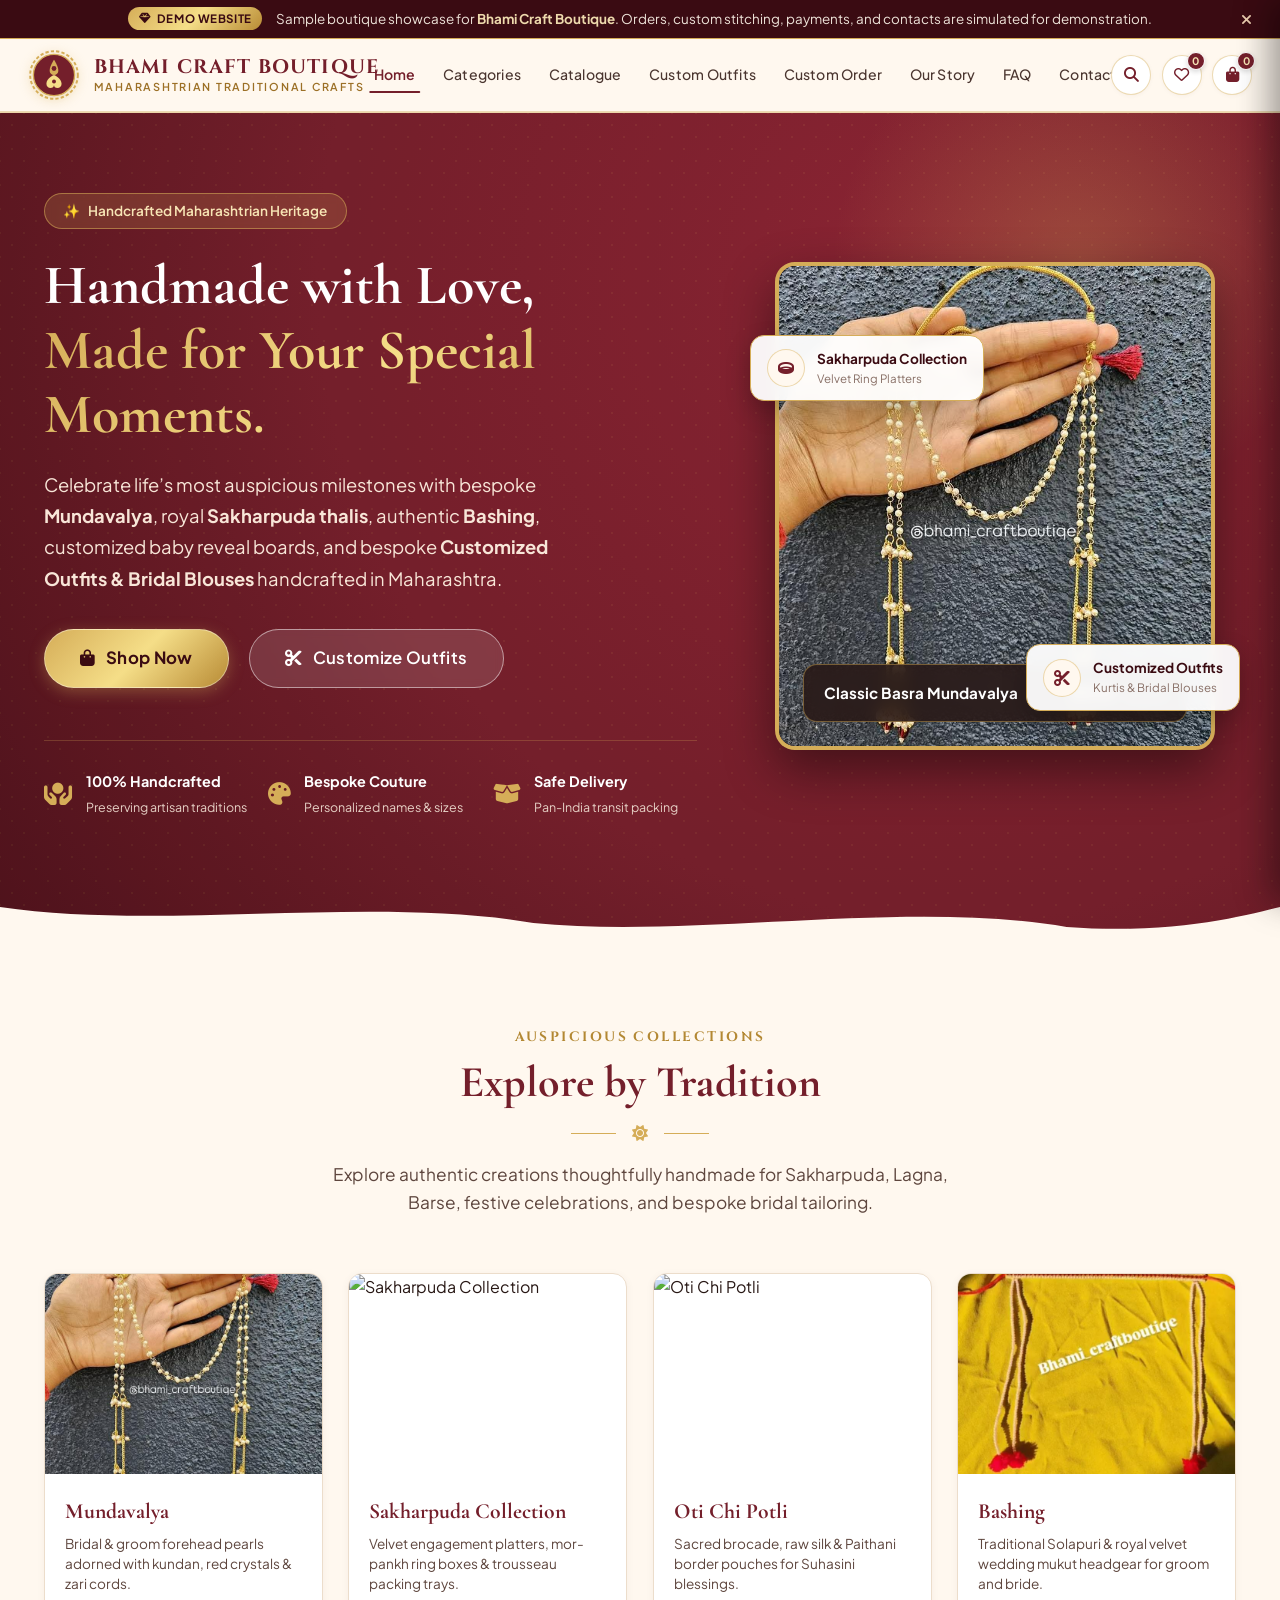
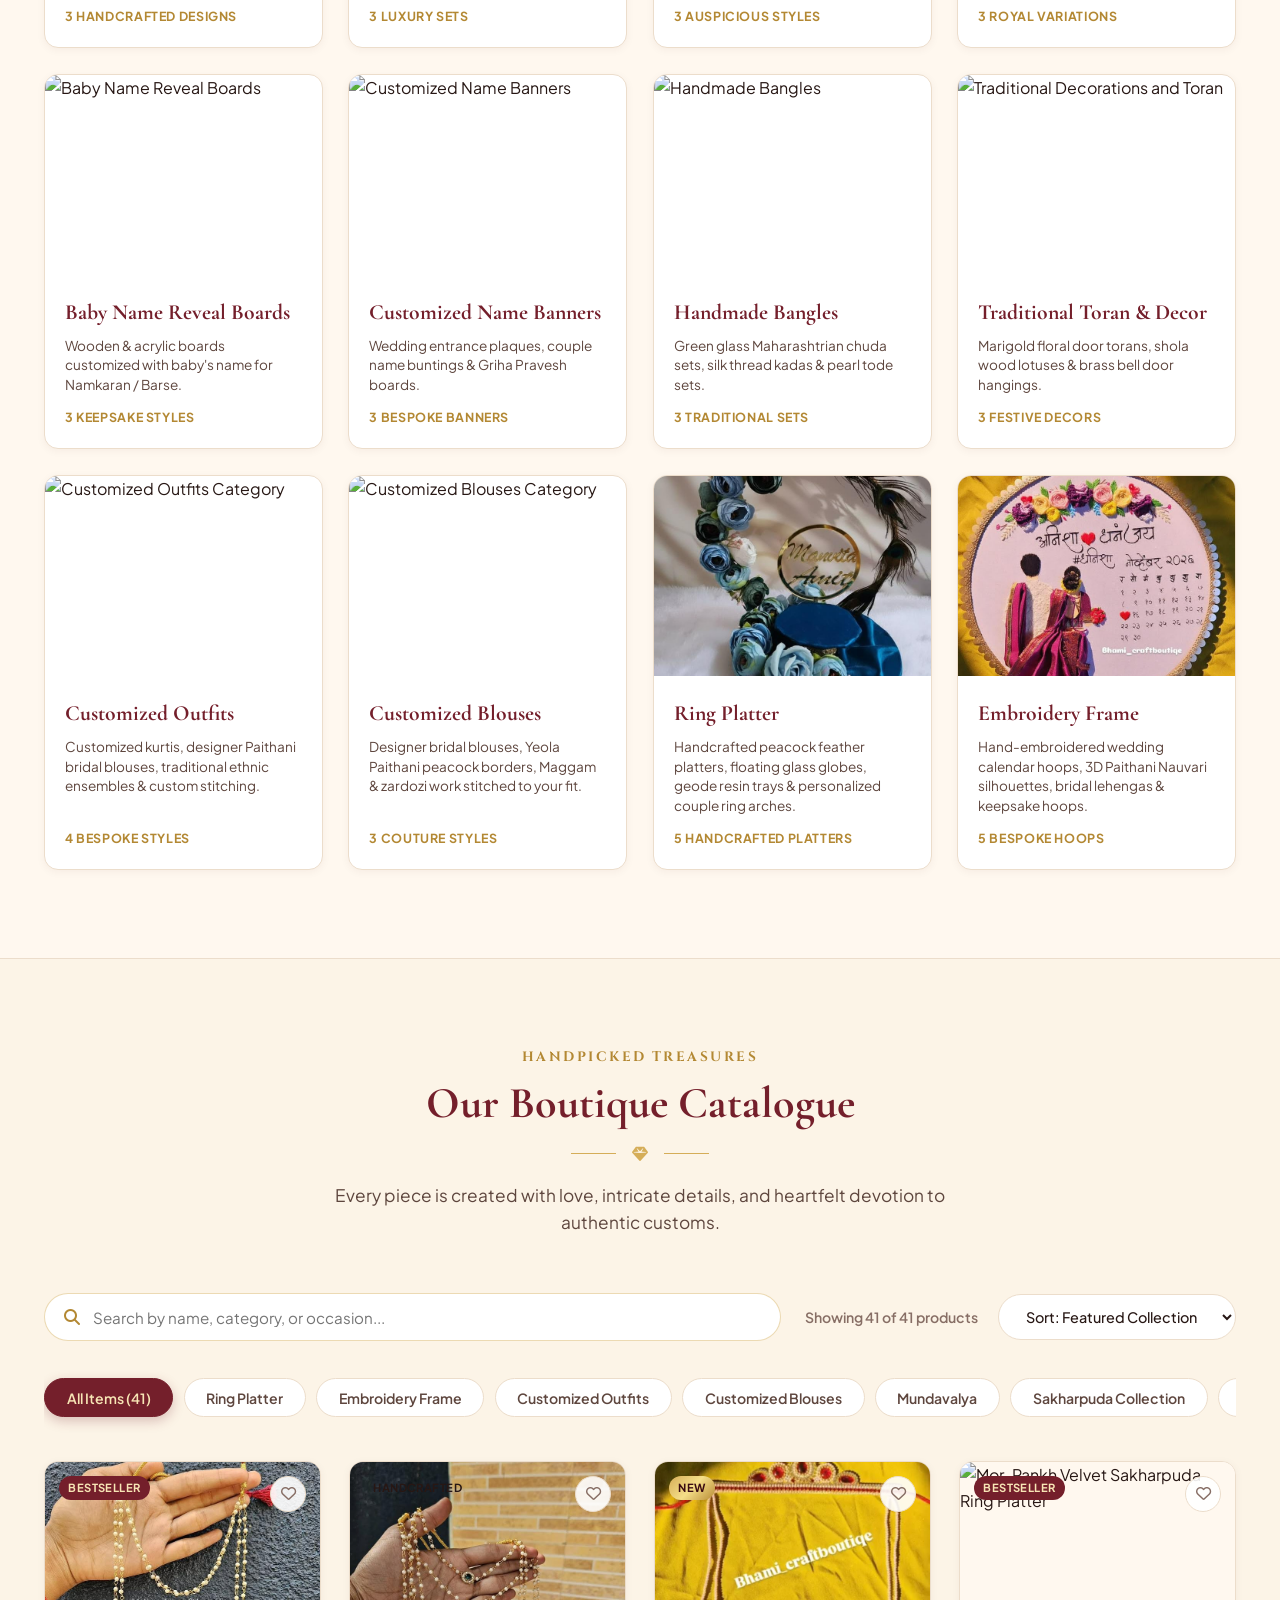
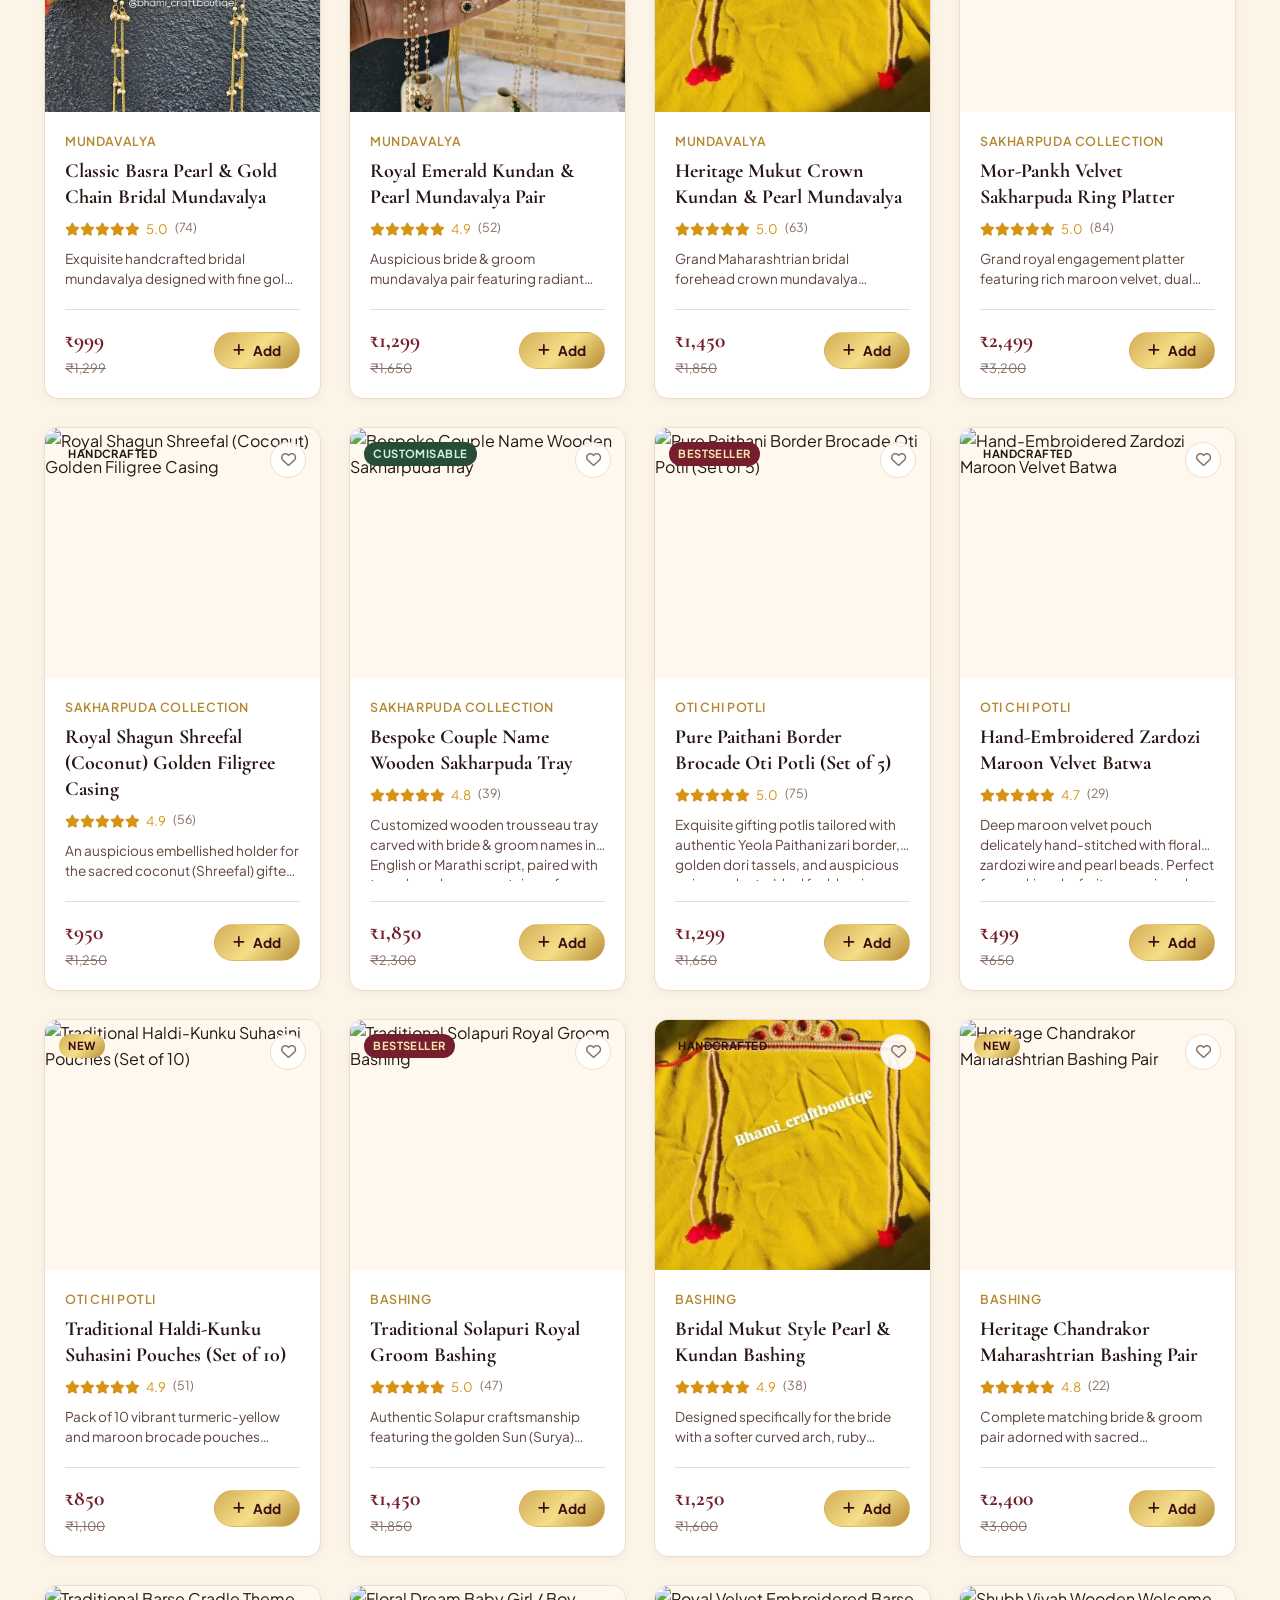
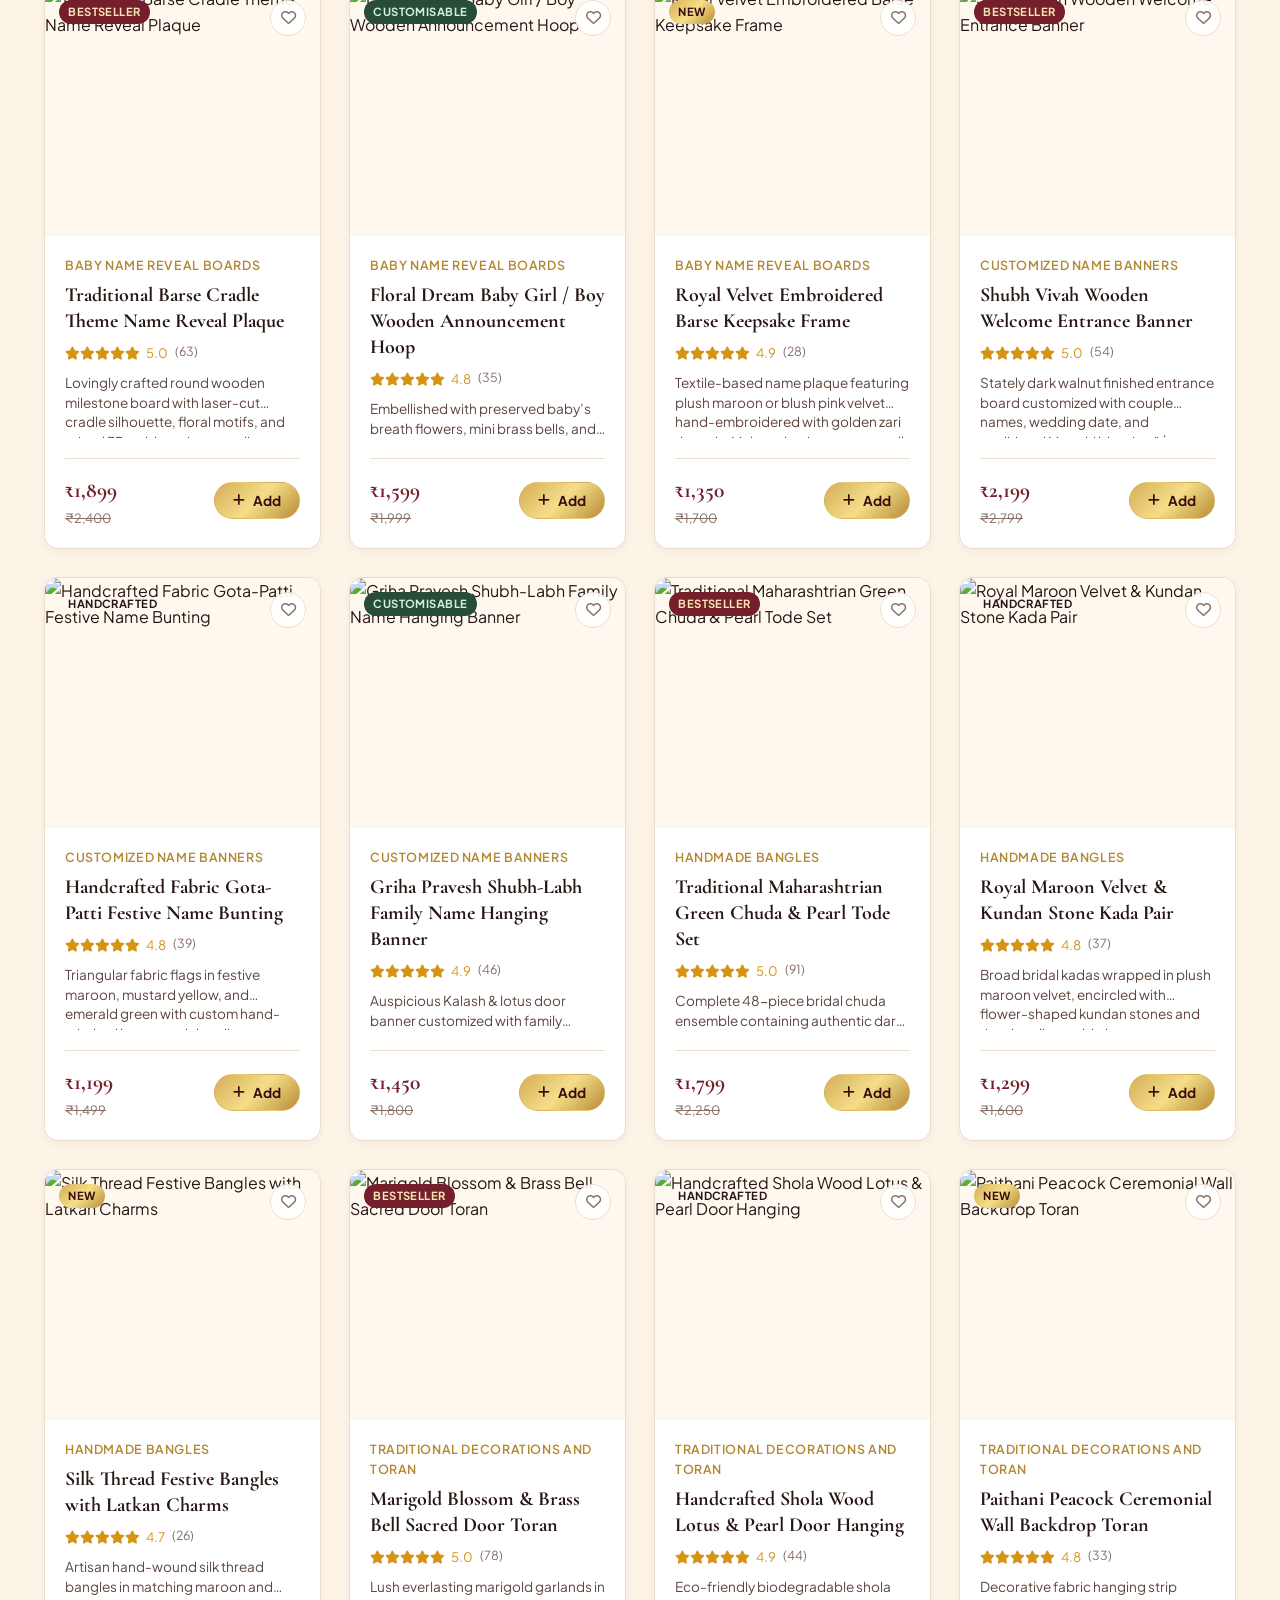
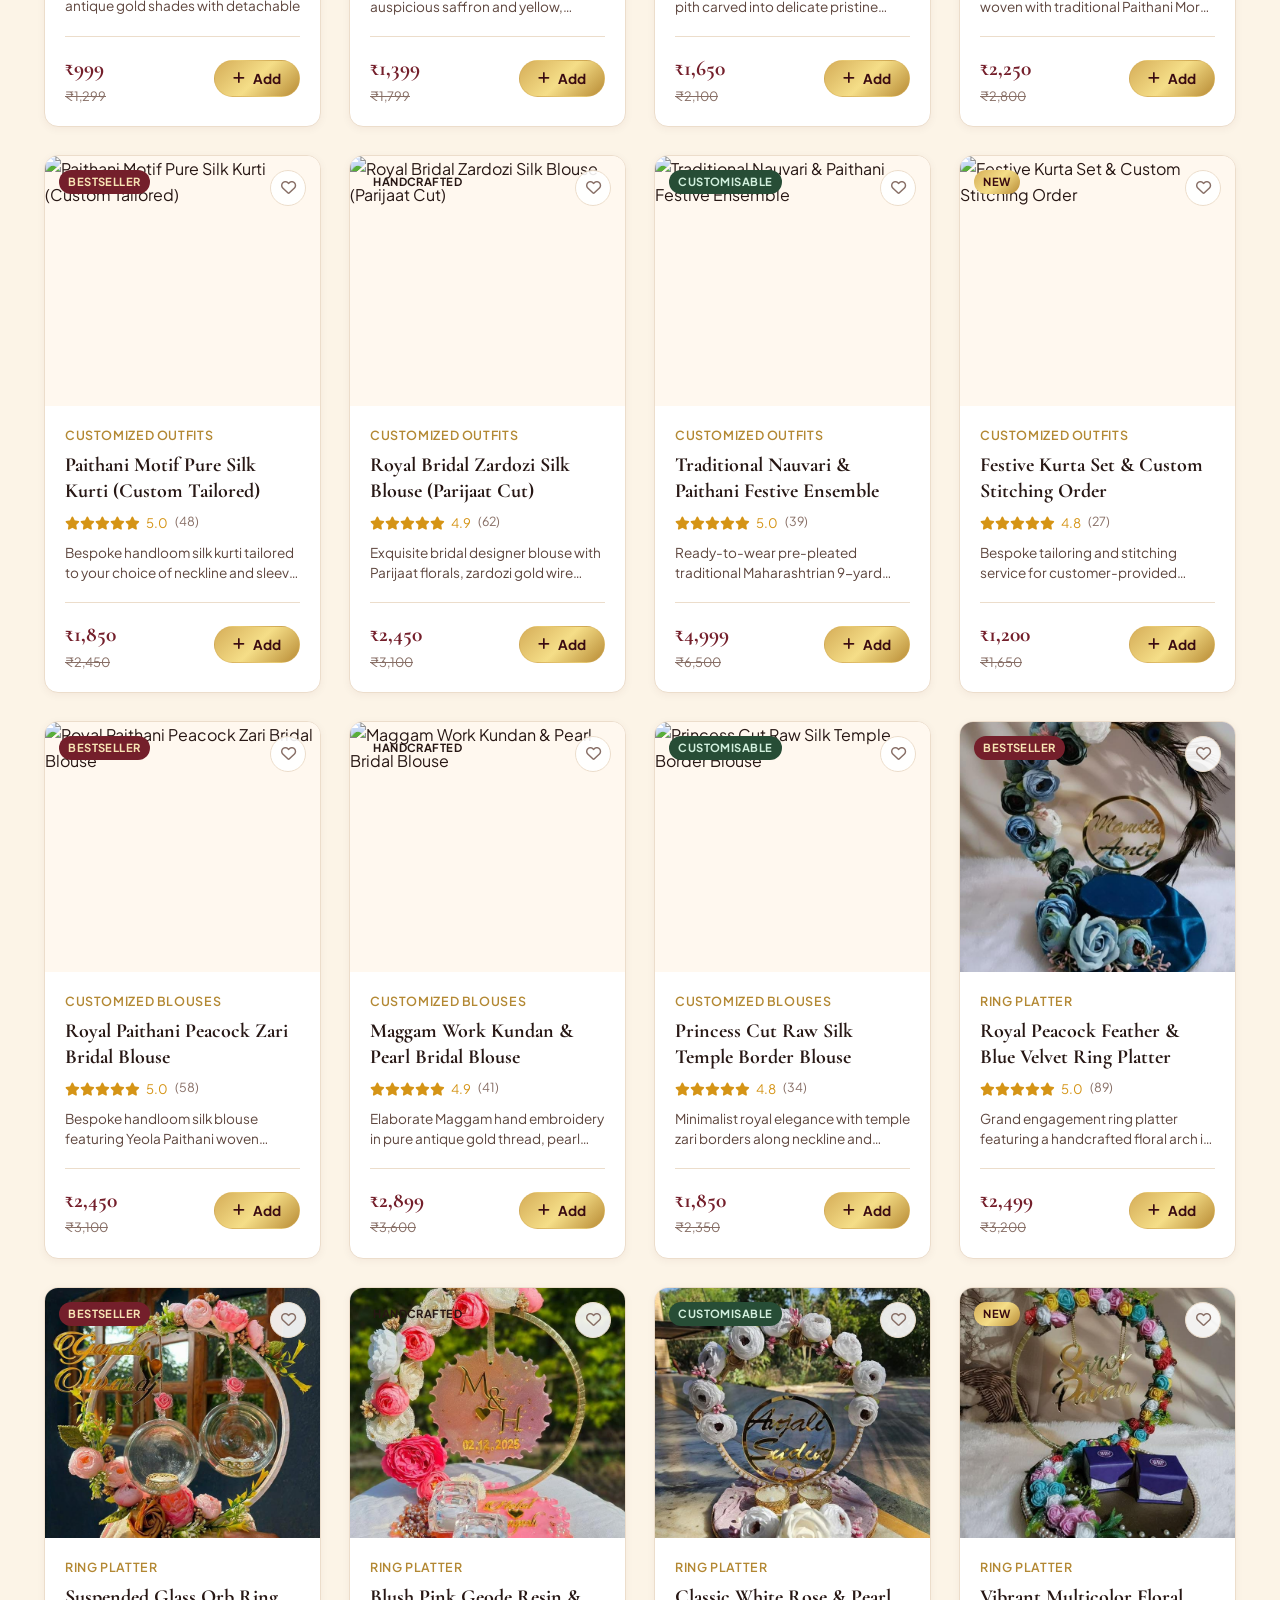
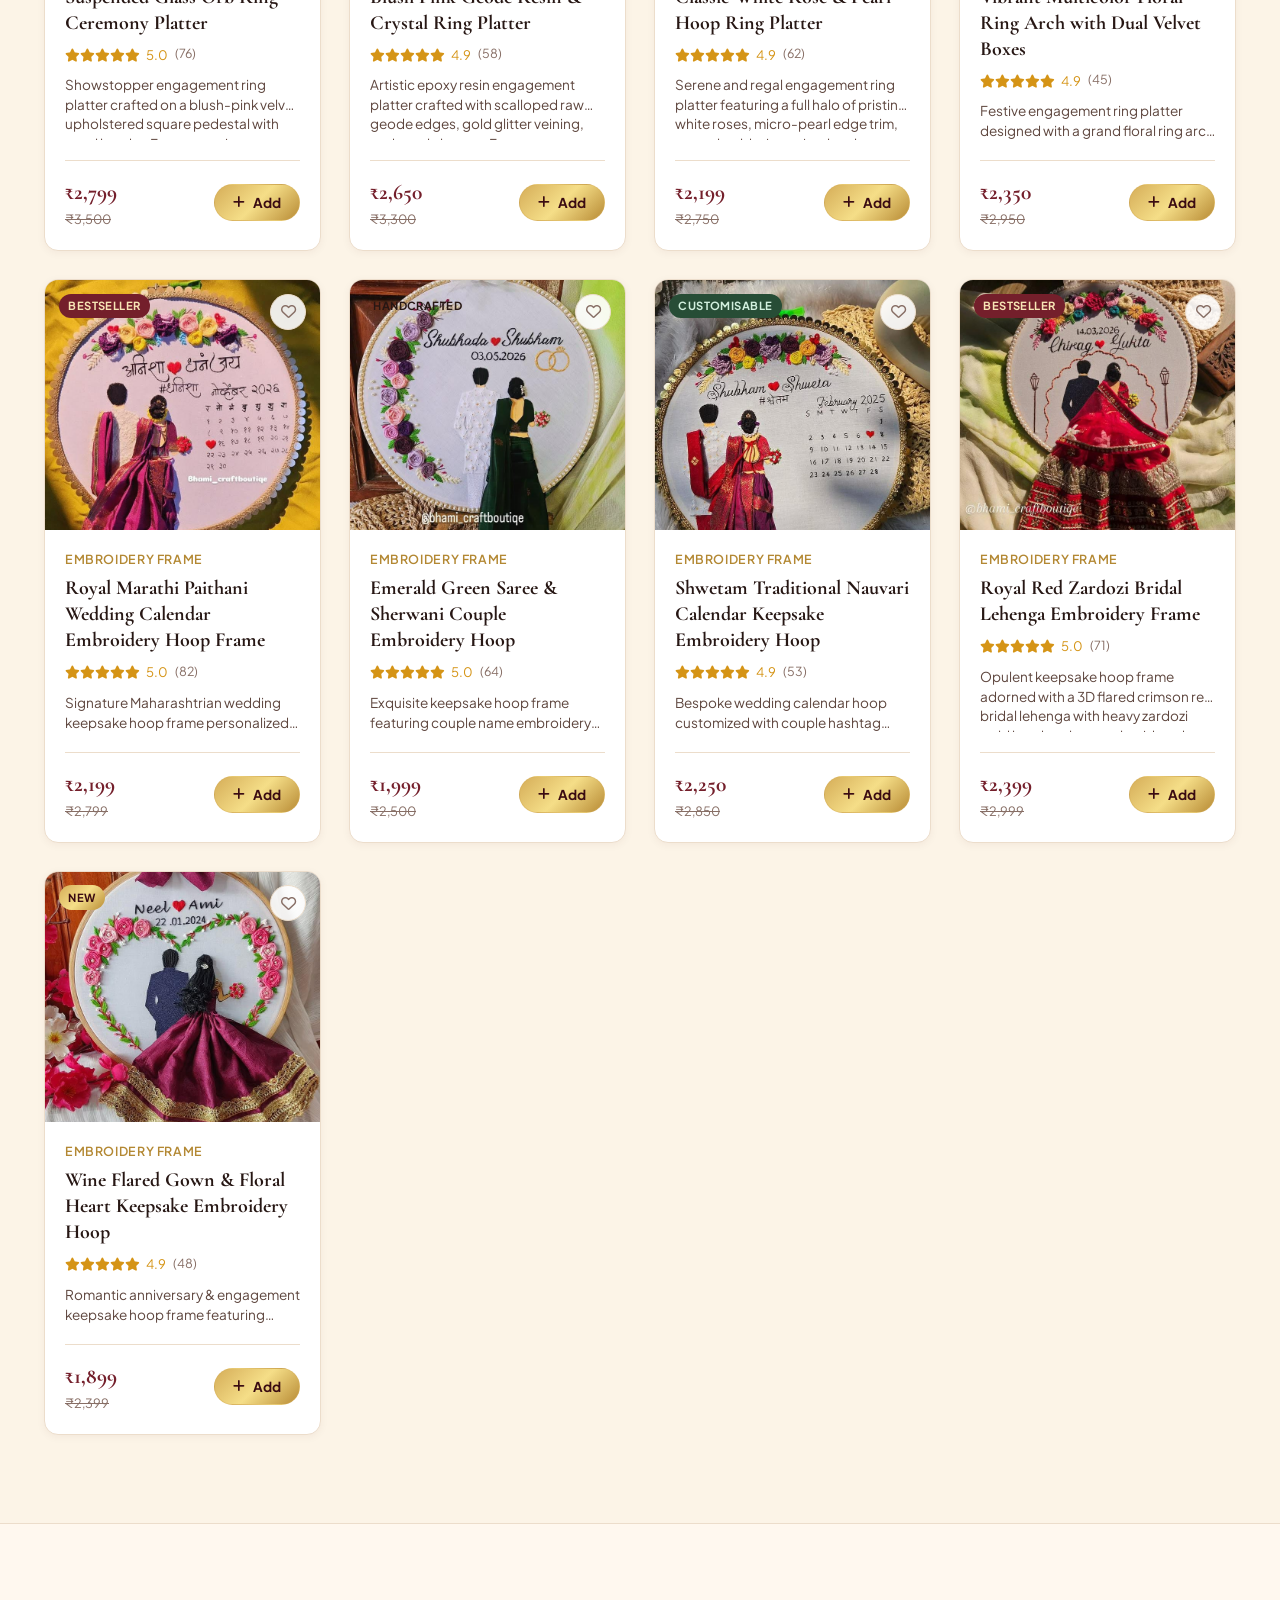
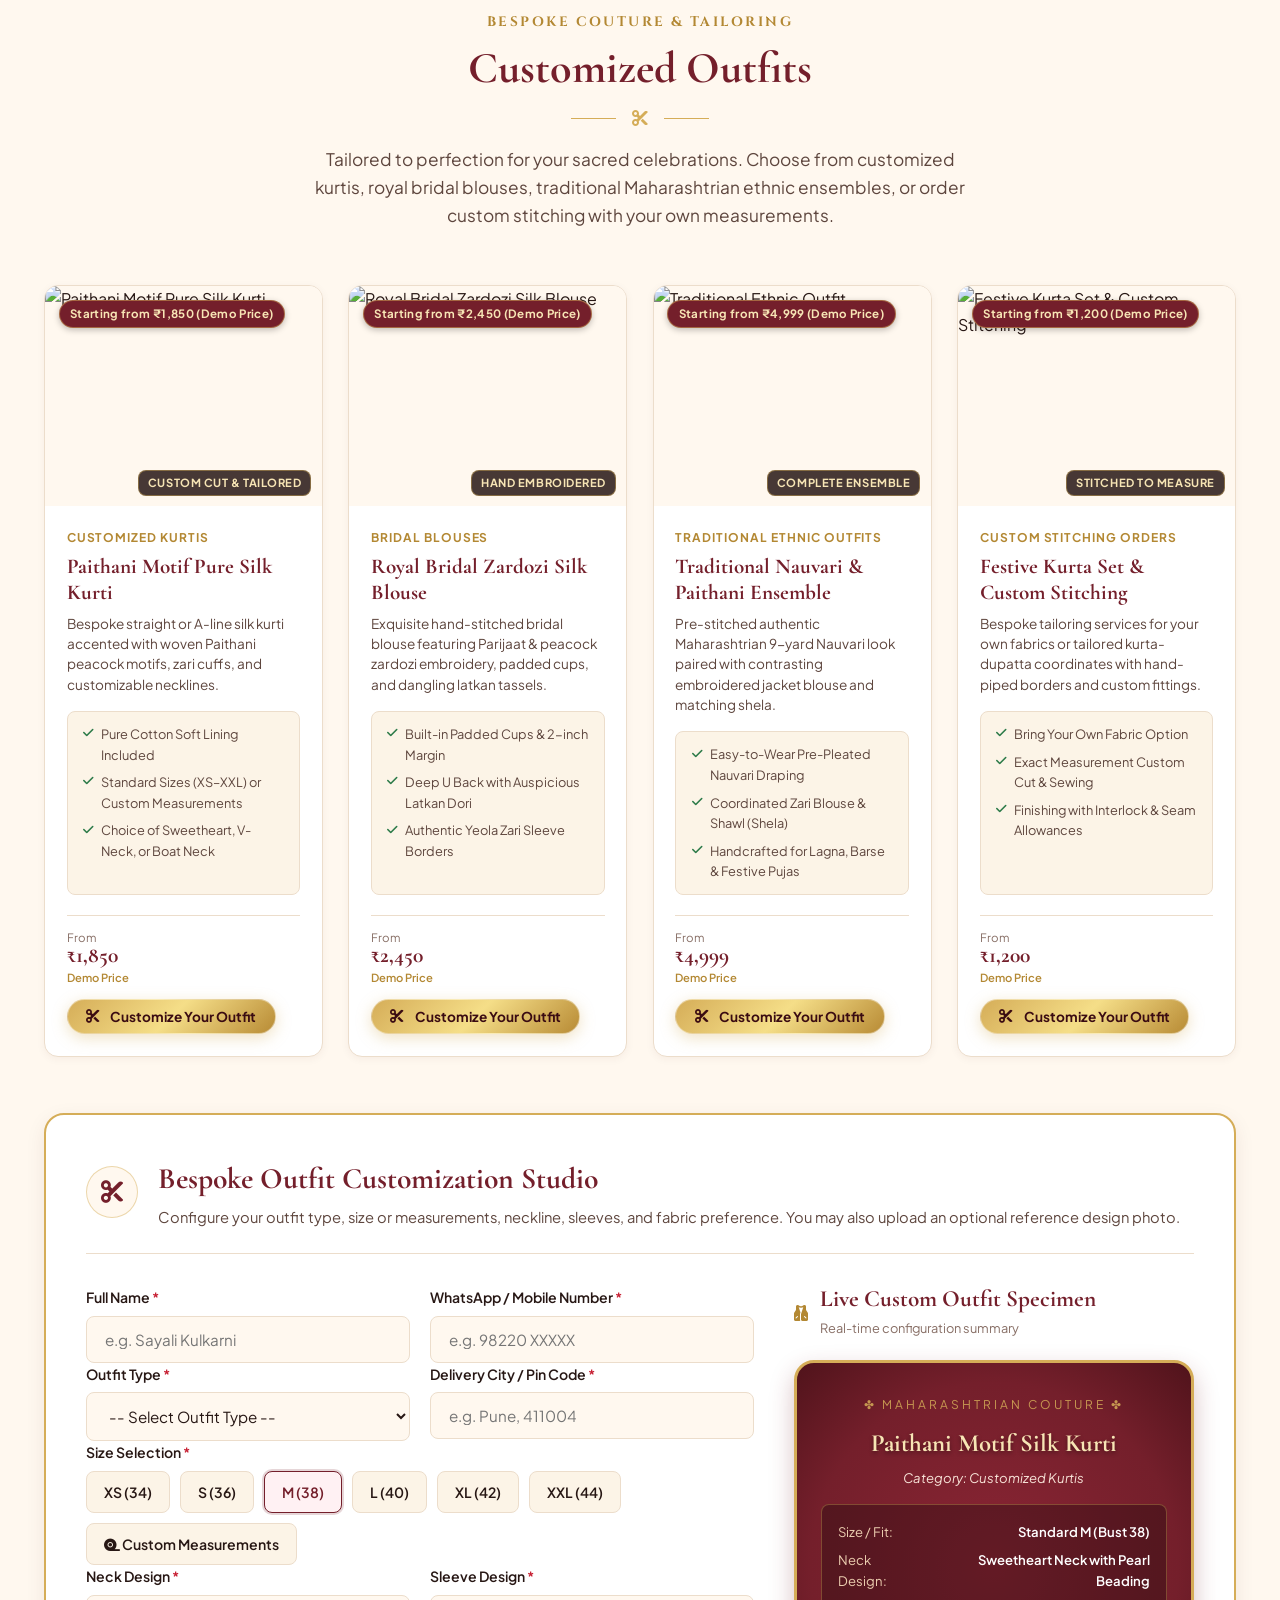
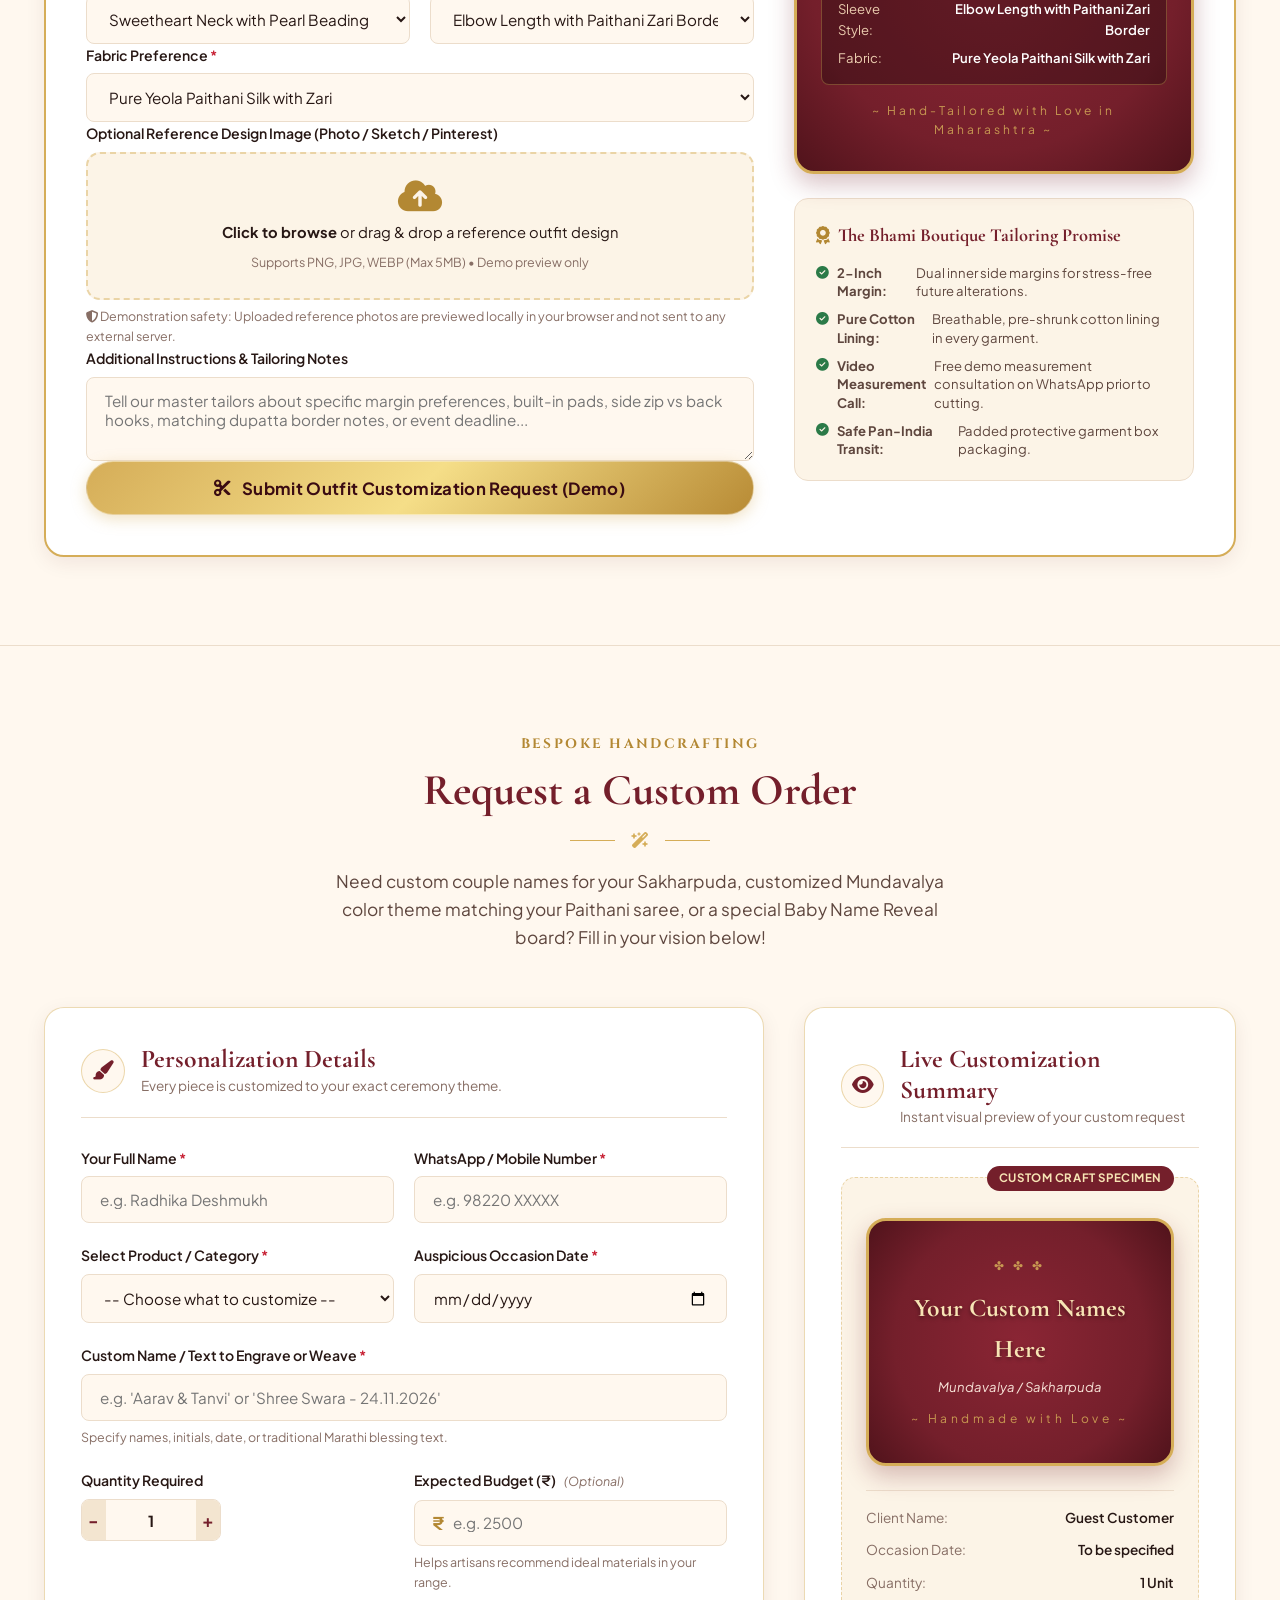
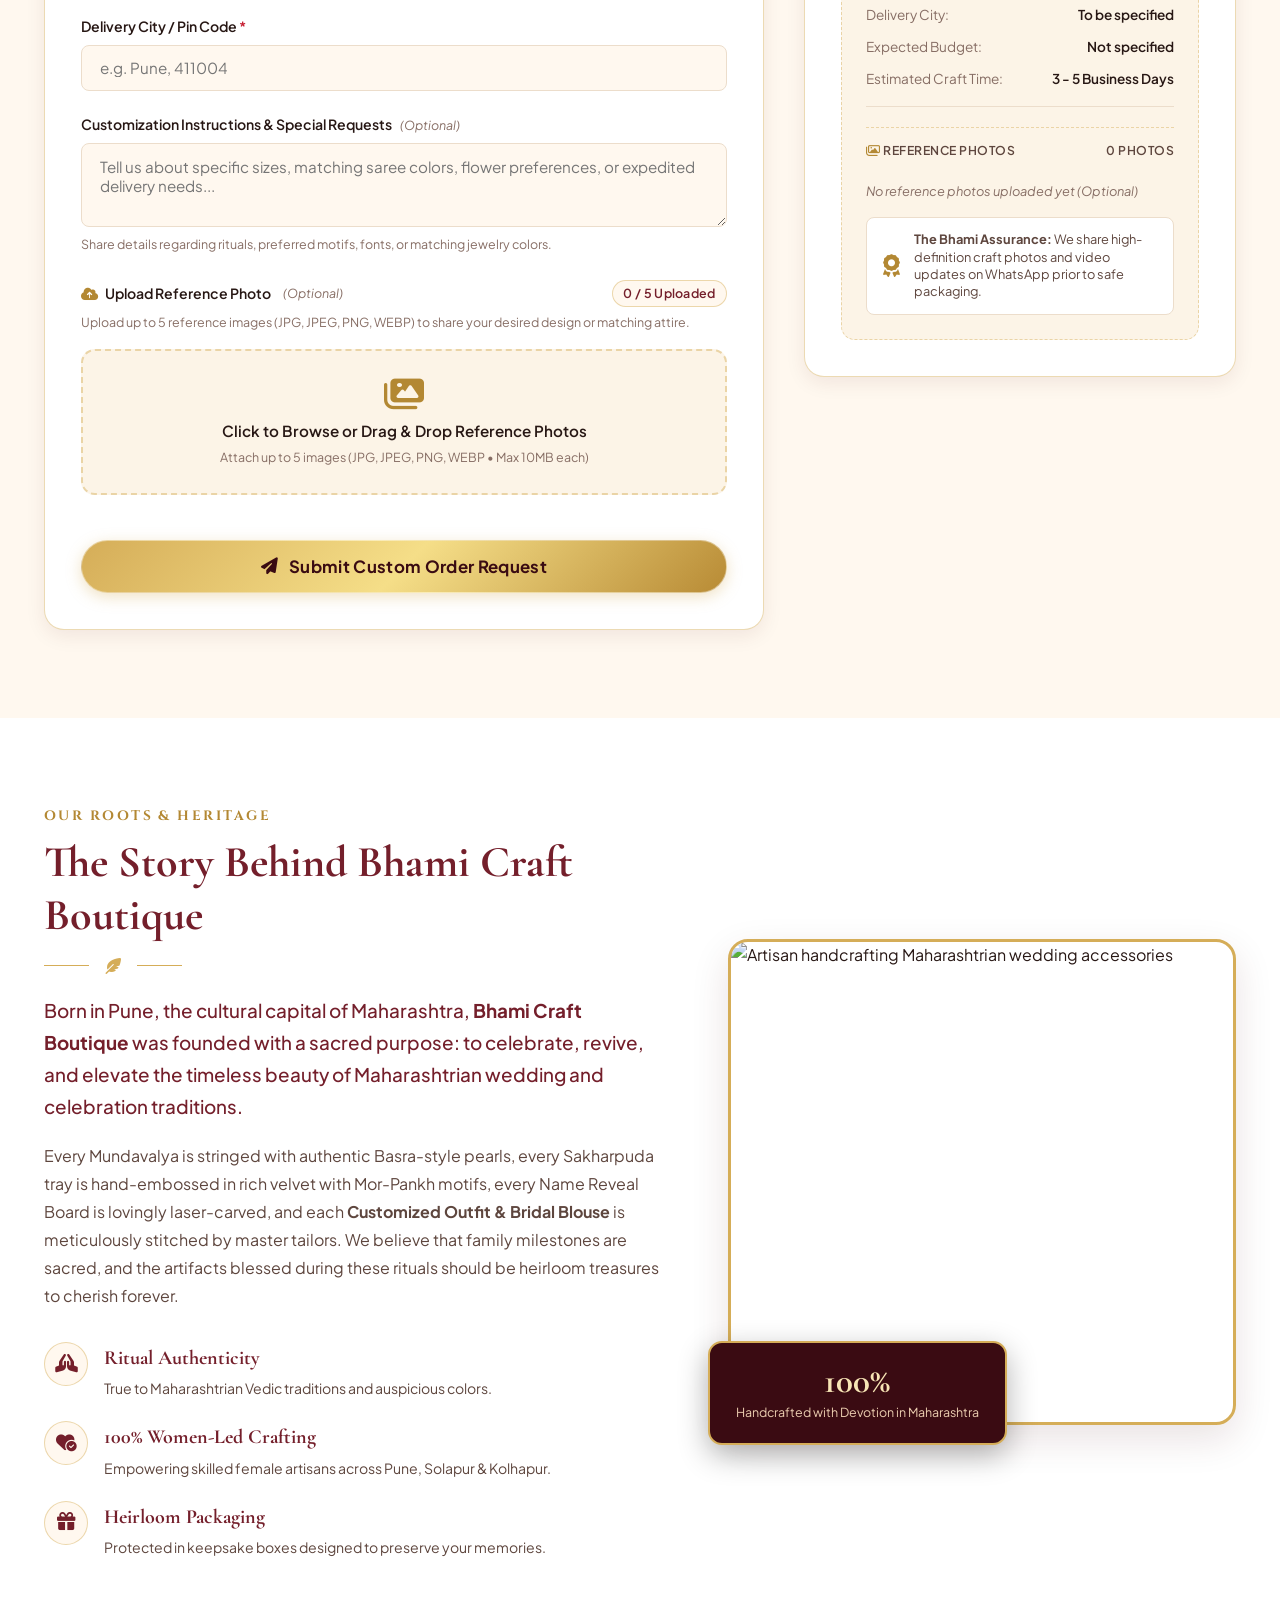
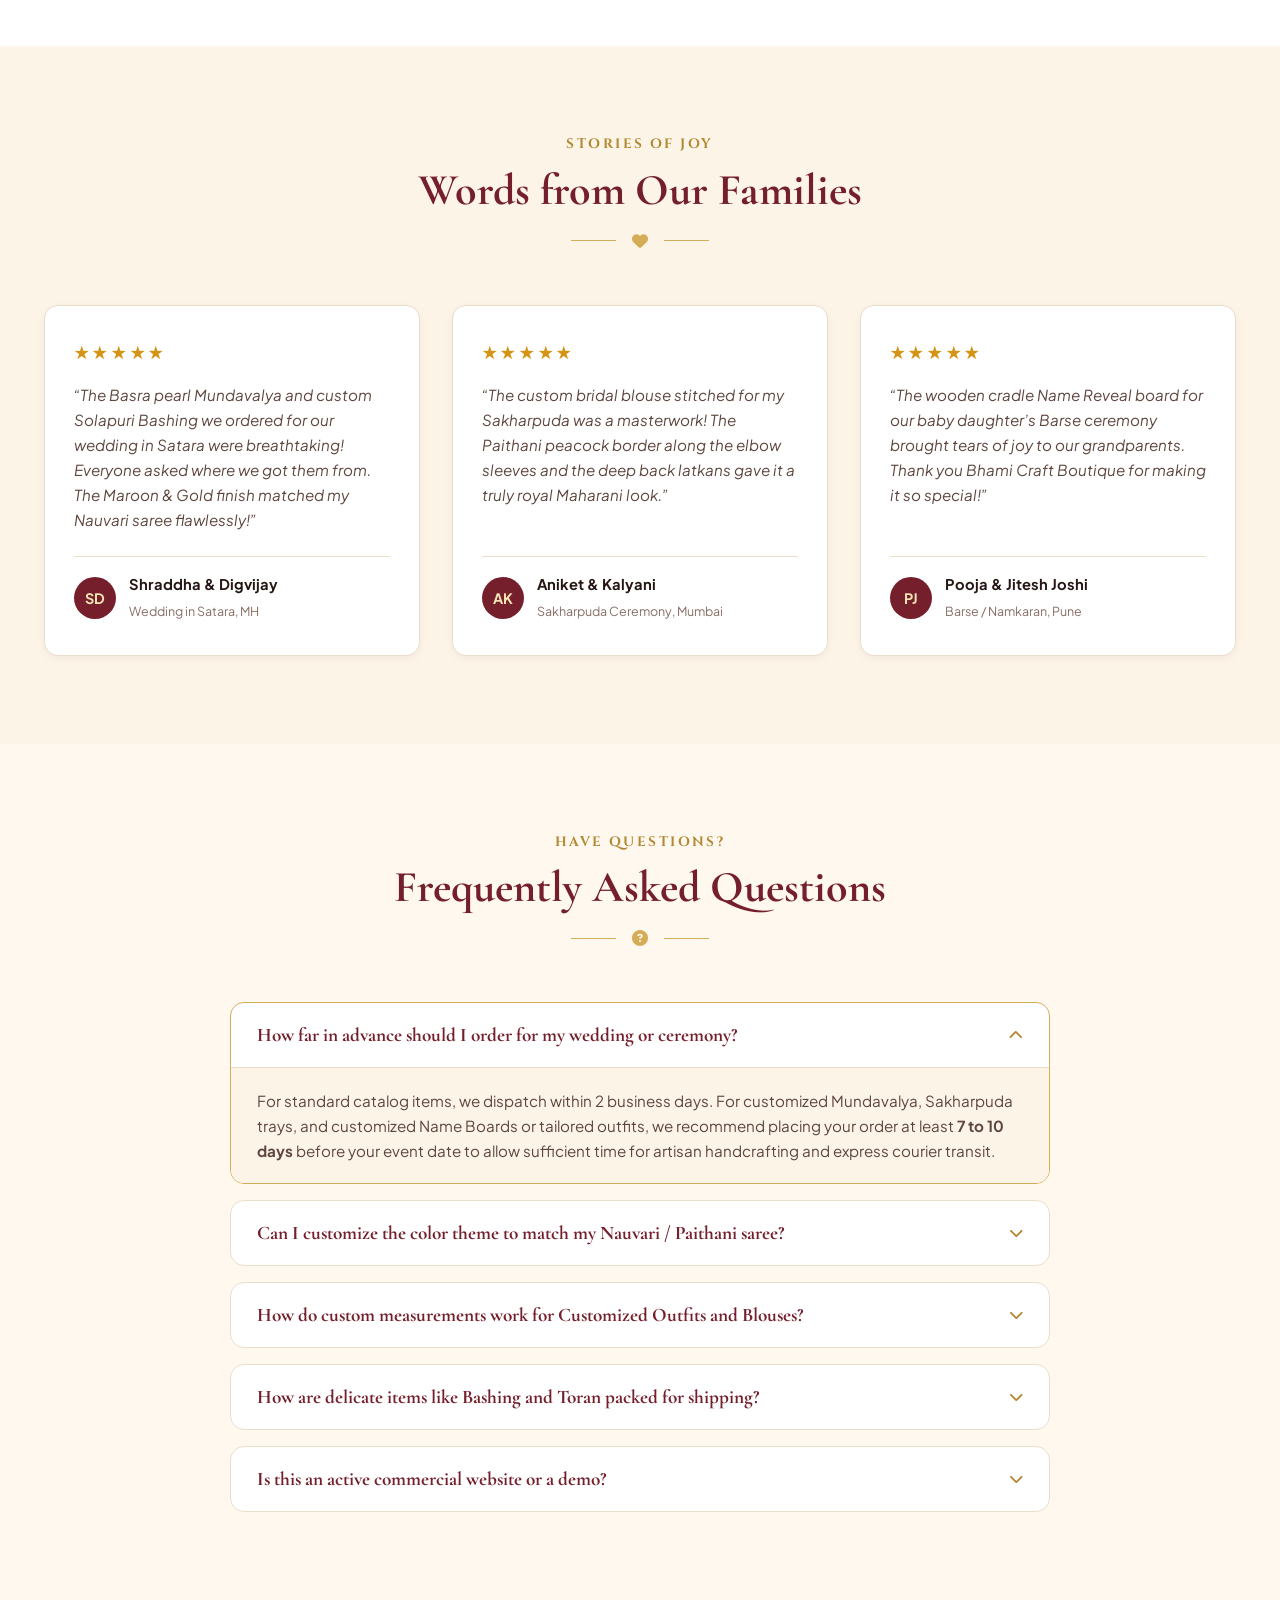
==== commit fa1d8207: "Separate customer and admin access" ====
--- a/categories/index.html
+++ b/categories/index.html
@@ -88,11 +88,6 @@
           <span class="badge" id="cartBadgeCount">0</span>
         </button>
 
-        <button class="action-btn admin-btn" id="adminDashboardBtn" onclick="window.location.href='../admin/'" aria-label="Open Artisan Admin Dashboard" title="Artisan Admin Orders Dashboard">
-          <i class="fa-solid fa-clipboard-list"></i>
-          <span class="admin-badge" id="adminBadgeCount">0</span>
-        </button>
-
         <button class="mobile-toggle-btn" id="mobileMenuBtn" aria-label="Toggle mobile menu" aria-expanded="false">
           <span class="hamburger-bar"></span>
           <span class="hamburger-bar"></span>
@@ -145,7 +140,6 @@
         <li><a href="#about" class="mobile-nav-link"><i class="fa-solid fa-feather-pointed"></i> Our Story</a></li>
         <li><a href="#faq" class="mobile-nav-link"><i class="fa-solid fa-circle-question"></i> FAQ</a></li>
         <li><a href="#contact" class="mobile-nav-link"><i class="fa-solid fa-envelope"></i> Contact Us</a></li>
-        <li><a href="#" class="mobile-nav-link" id="mobileAdminLink" href="../admin/"><i class="fa-solid fa-clipboard-check text-gold"></i> Admin Dashboard <span class="badge" id="mobileAdminBadgeCount">0</span></a></li>
       </ul>
       <div class="drawer-footer">
         <p class="drawer-phone"><i class="fa-brands fa-whatsapp"></i> +91 98XXX XXXXX (Demo)</p>
@@ -1691,9 +1685,6 @@
       <button class="btn btn-gold btn-block" id="closeReceiptBtn">
         <i class="fa-solid fa-bag-shopping"></i> Continue Exploring Boutique
       </button>
-      <button class="btn btn-outline btn-block" id="receiptViewAdminBtn" style="margin-top: 0.6rem; border-color: var(--gold); color: var(--primary); background: var(--cream);">
-        <i class="fa-solid fa-clipboard-list text-gold"></i> View in Admin Dashboard
-      </button>
     </div>
   </div>
 
@@ -1714,53 +1705,10 @@
       <button class="btn btn-gold btn-block" id="closeOutfitReceiptBtn">
         <i class="fa-solid fa-vest"></i> Continue Exploring Boutique
       </button>
-      <button class="btn btn-outline btn-block" id="outfitReceiptViewAdminBtn" style="margin-top: 0.6rem; border-color: var(--gold); color: var(--primary); background: var(--cream);">
-        <i class="fa-solid fa-clipboard-list text-gold"></i> View in Admin Dashboard
-      </button>
     </div>
   </div>
 
-  <!-- 6. Artisan Admin Orders Dashboard Modal -->
-  <div class="modal-backdrop" id="adminDashboardBackdrop"></div>
-  <div class="admin-dashboard-modal" id="adminDashboardModal" role="dialog" aria-modal="true" aria-labelledby="adminDashboardTitle">
-    <div class="admin-modal-header">
-      <div class="admin-header-title">
-        <i class="fa-solid fa-clipboard-check"></i>
-        <div>
-          <h3 id="adminDashboardTitle">Artisan Order Dashboard &amp; Inquiries</h3>
-          <p>Real-time customer personalization requests &amp; reference photos</p>
-        </div>
-      </div>
-      <button class="admin-modal-close-btn" id="closeAdminDashboardBtn" aria-label="Close Admin Dashboard">&times;</button>
-    </div>
-
-    <div class="admin-toolbar">
-      <div class="admin-search-wrapper">
-        <i class="fa-solid fa-magnifying-glass"></i>
-        <input type="text" id="adminSearchInput" class="admin-search-input" placeholder="Search customer, phone, order ID, product, city...">
-      </div>
-      <div class="admin-filter-tabs">
-        <button class="admin-tab-btn active" data-filter="all">All Orders (<span id="adminTabCountAll">0</span>)</button>
-        <button class="admin-tab-btn" data-filter="custom">Custom Crafts (<span id="adminTabCountCustom">0</span>)</button>
-        <button class="admin-tab-btn" data-filter="outfit">Outfit Studio (<span id="adminTabCountOutfit">0</span>)</button>
-        <button class="admin-tab-btn" data-filter="checkout">Cart Orders (<span id="adminTabCountCheckout">0</span>)</button>
-      </div>
-      <div class="admin-toolbar-actions">
-        <button class="admin-btn-action" id="adminExportJsonBtn" title="Download orders as JSON">
-          <i class="fa-solid fa-download"></i> Export
-        </button>
-        <button class="admin-btn-action" id="adminResetDemoBtn" title="Reset sample demo orders">
-          <i class="fa-solid fa-rotate-right"></i> Reset
-        </button>
-      </div>
-    </div>
-
-    <div class="admin-orders-body" id="adminOrdersBody">
-      <!-- Injected dynamically by script.js -->
-    </div>
-  </div>
-
-  <!-- 7. Image Lightbox Modal for Enlarge View -->
+  <!-- 6. Image Lightbox Modal for Enlarge View -->
   <div class="image-lightbox-modal" id="imageLightboxModal" role="dialog" aria-modal="true" aria-label="Reference image full view">
     <div class="image-lightbox-backdrop" id="imageLightboxBackdrop"></div>
     <div class="image-lightbox-content">
